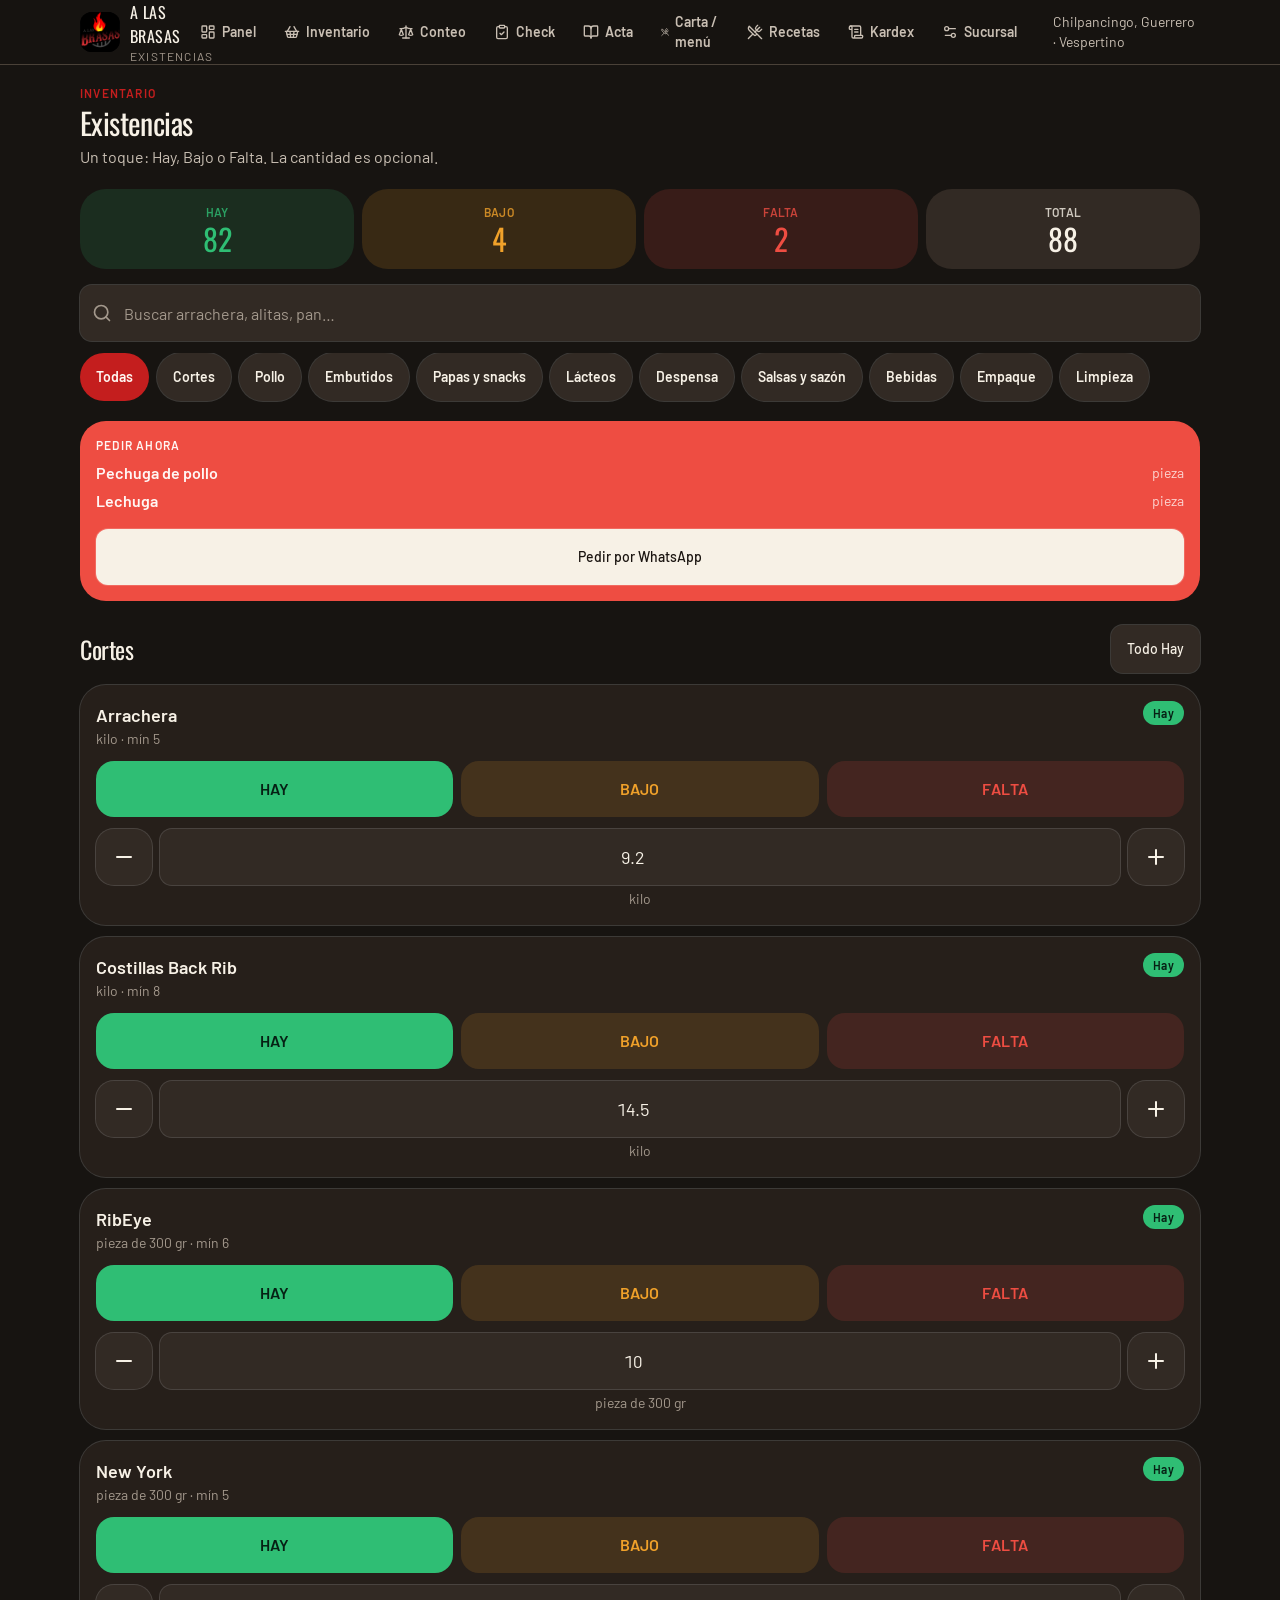
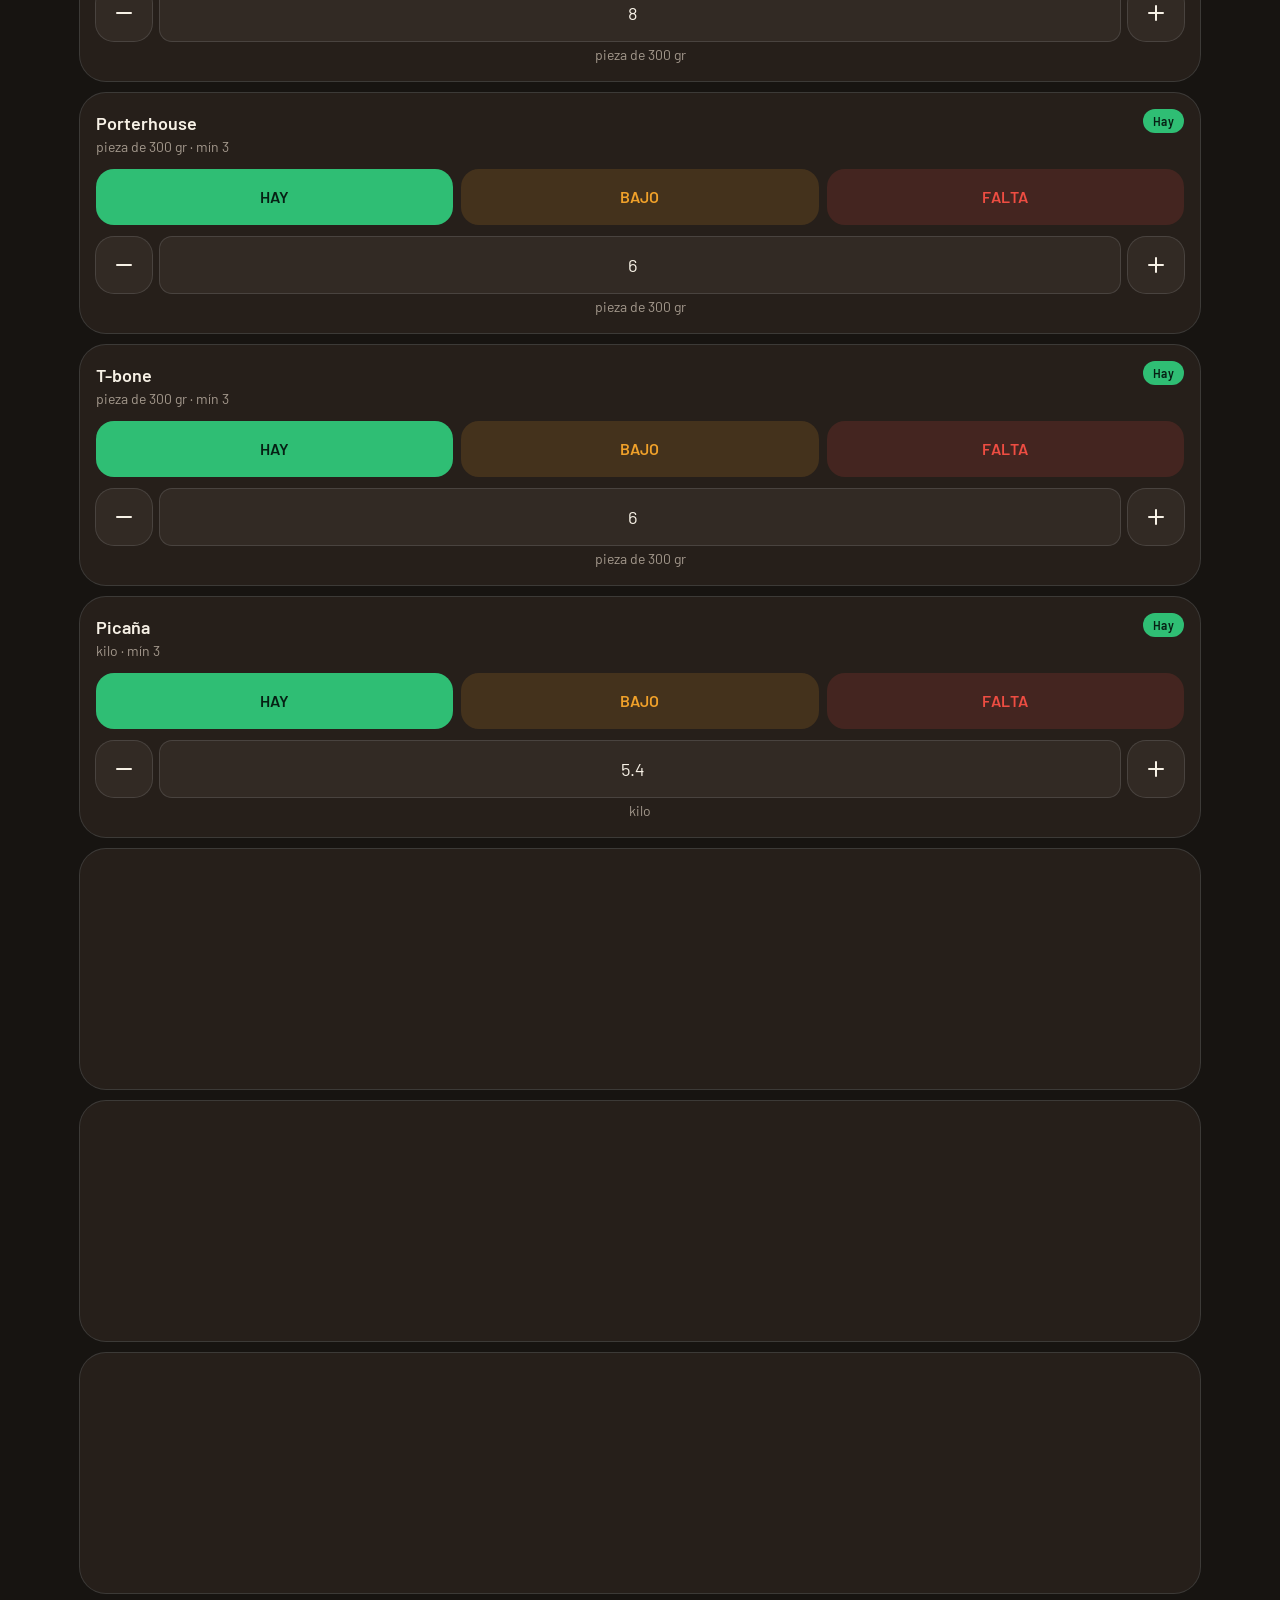
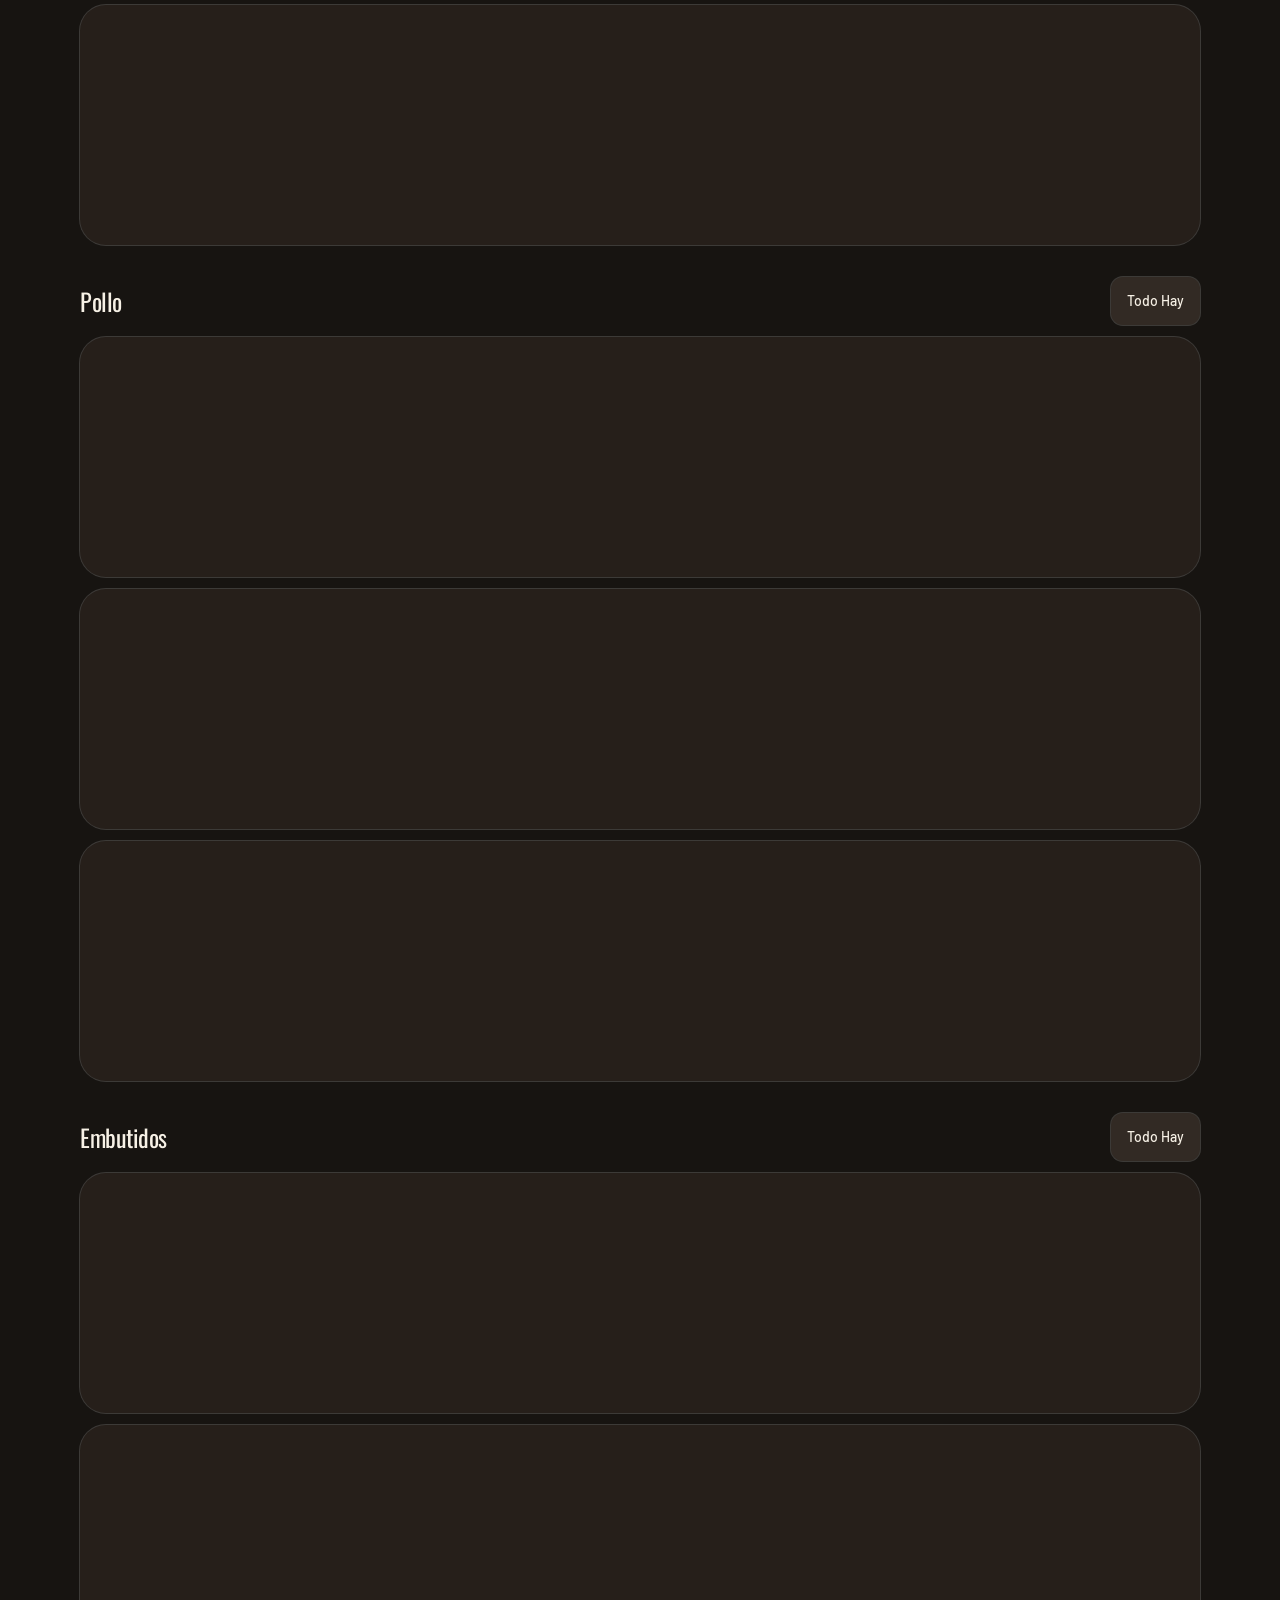
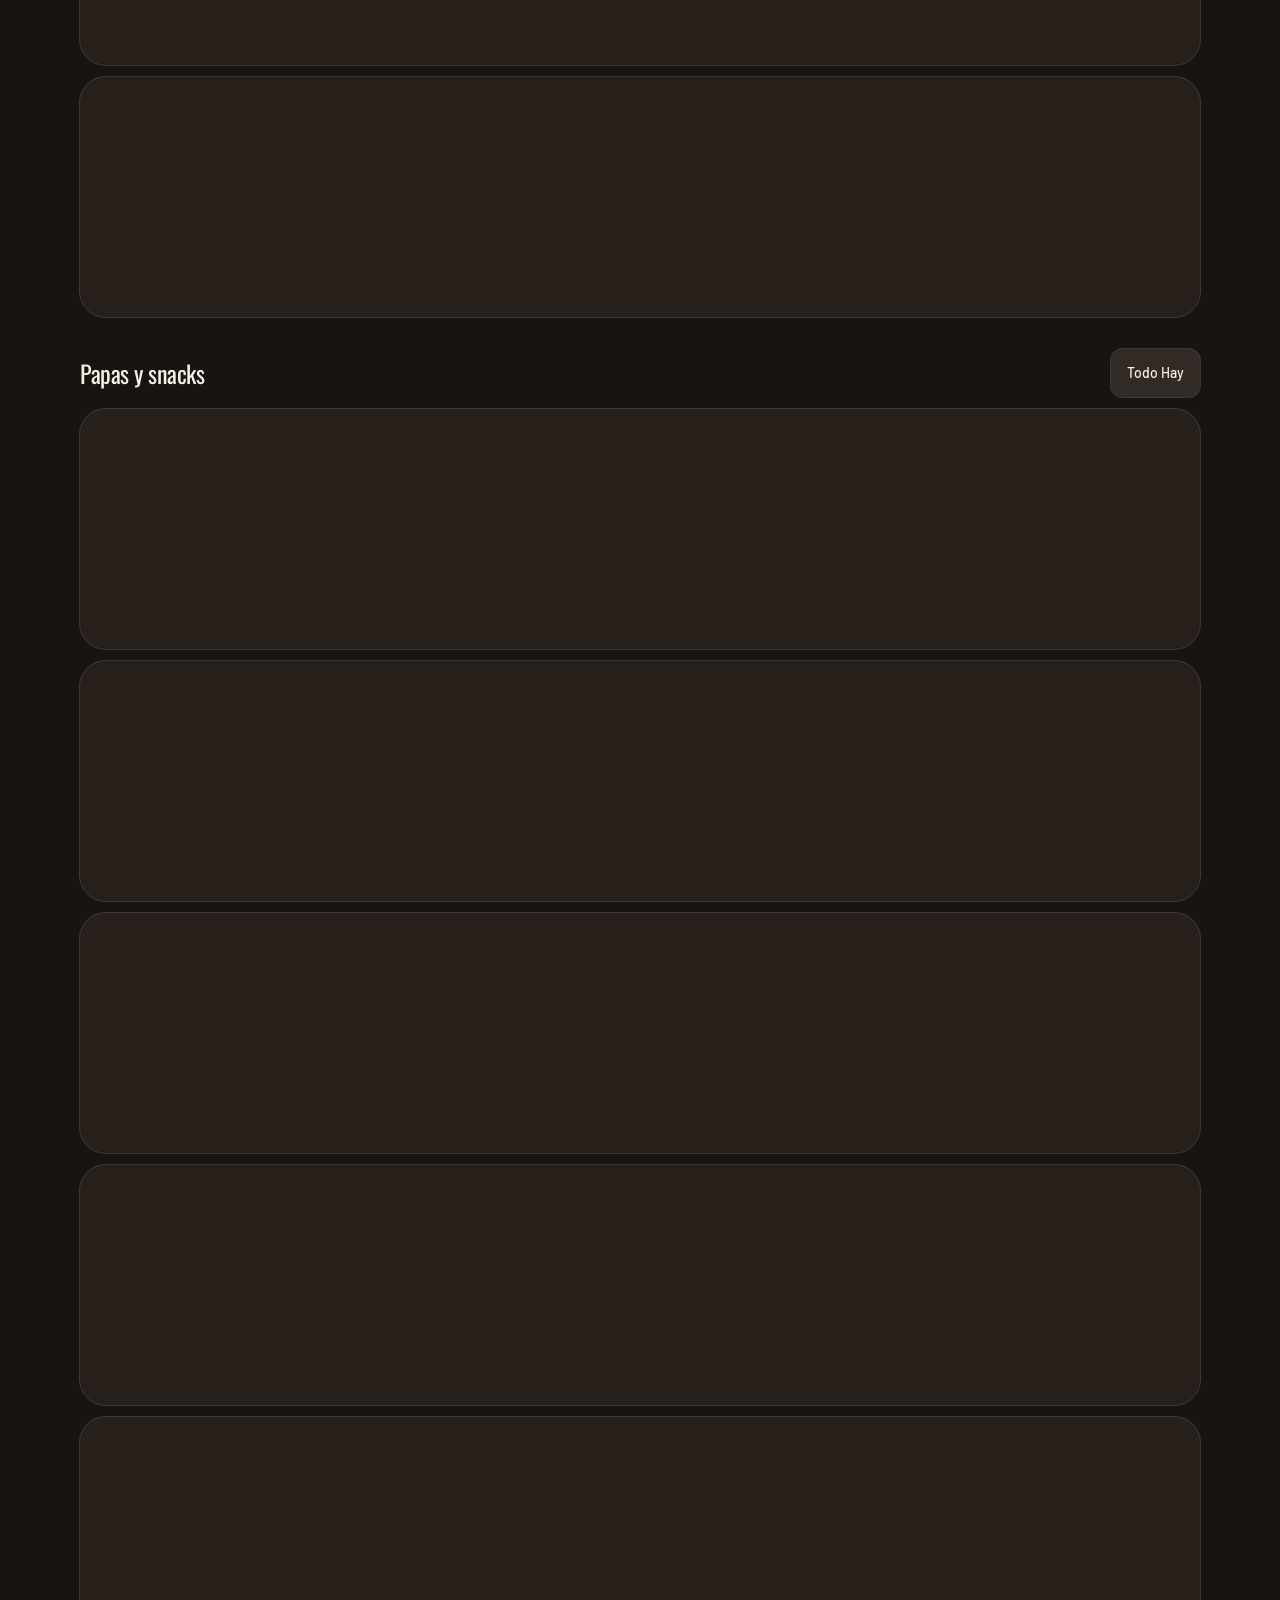
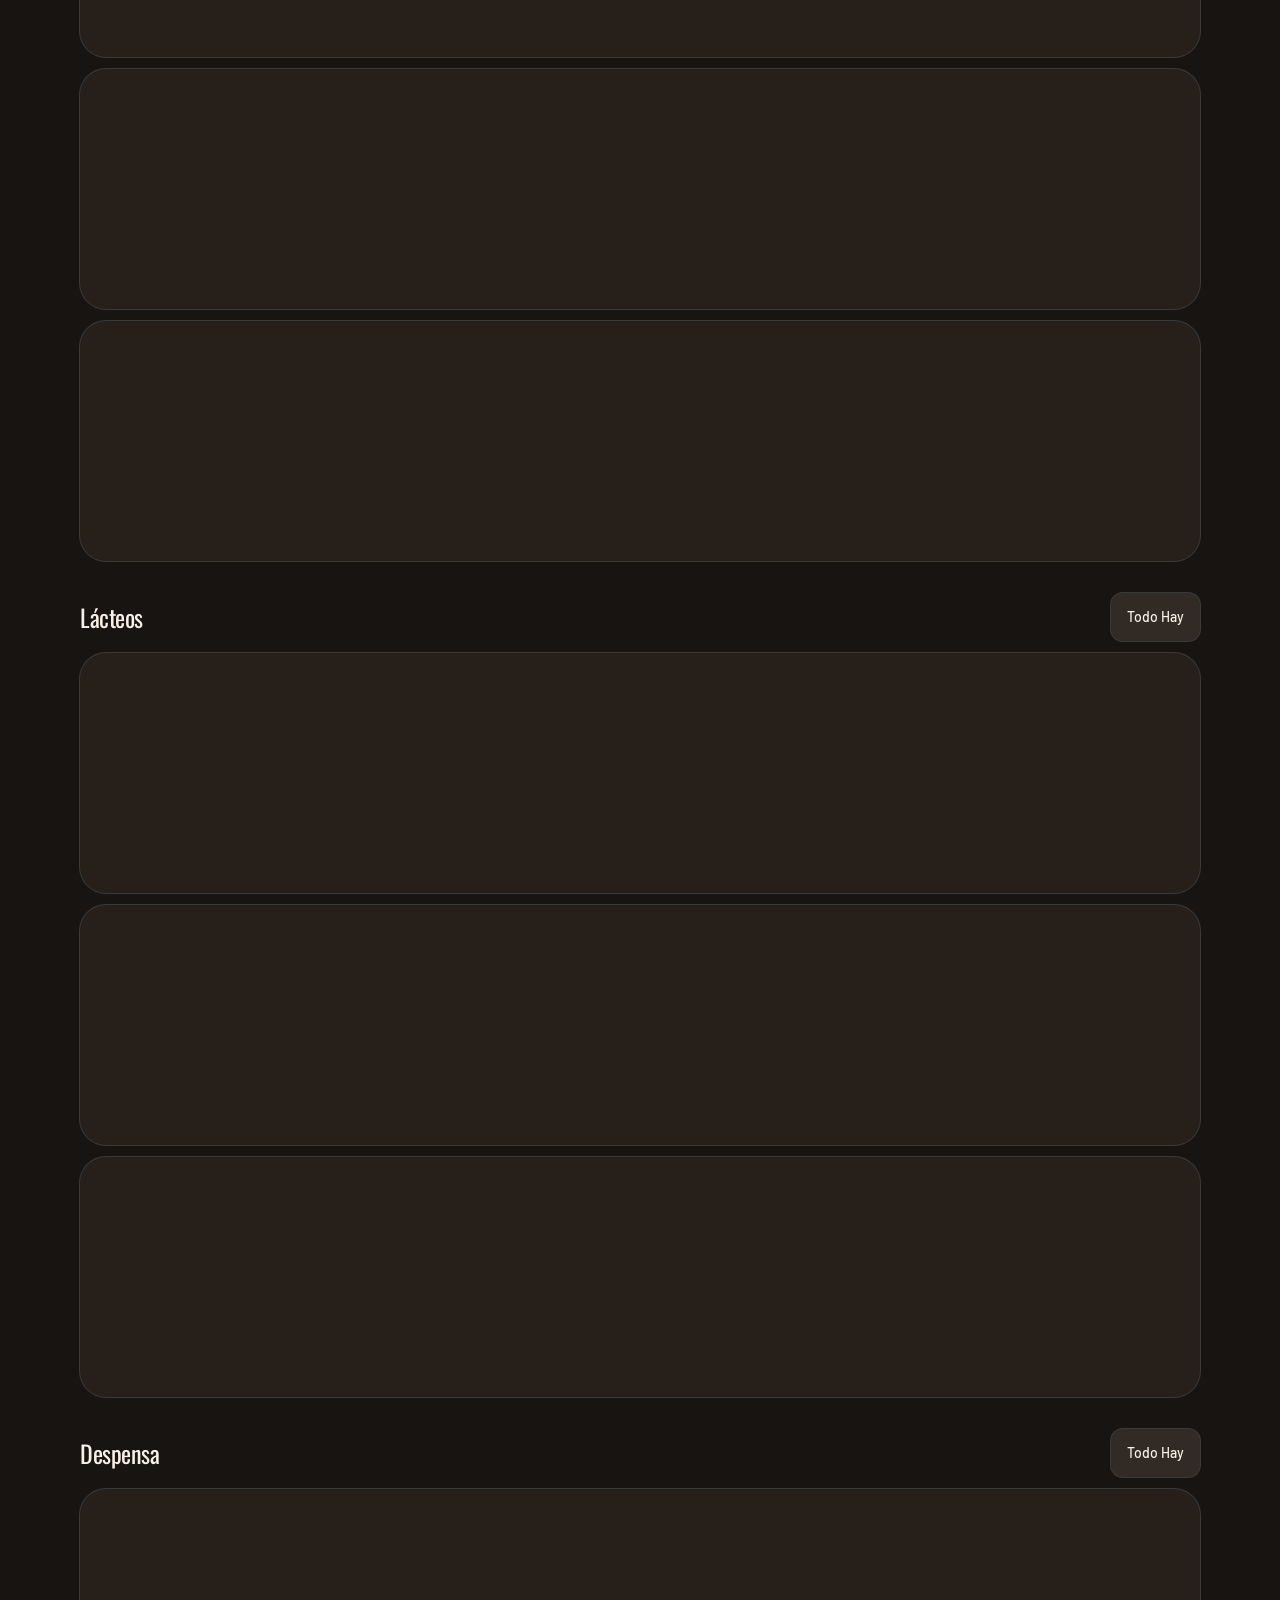
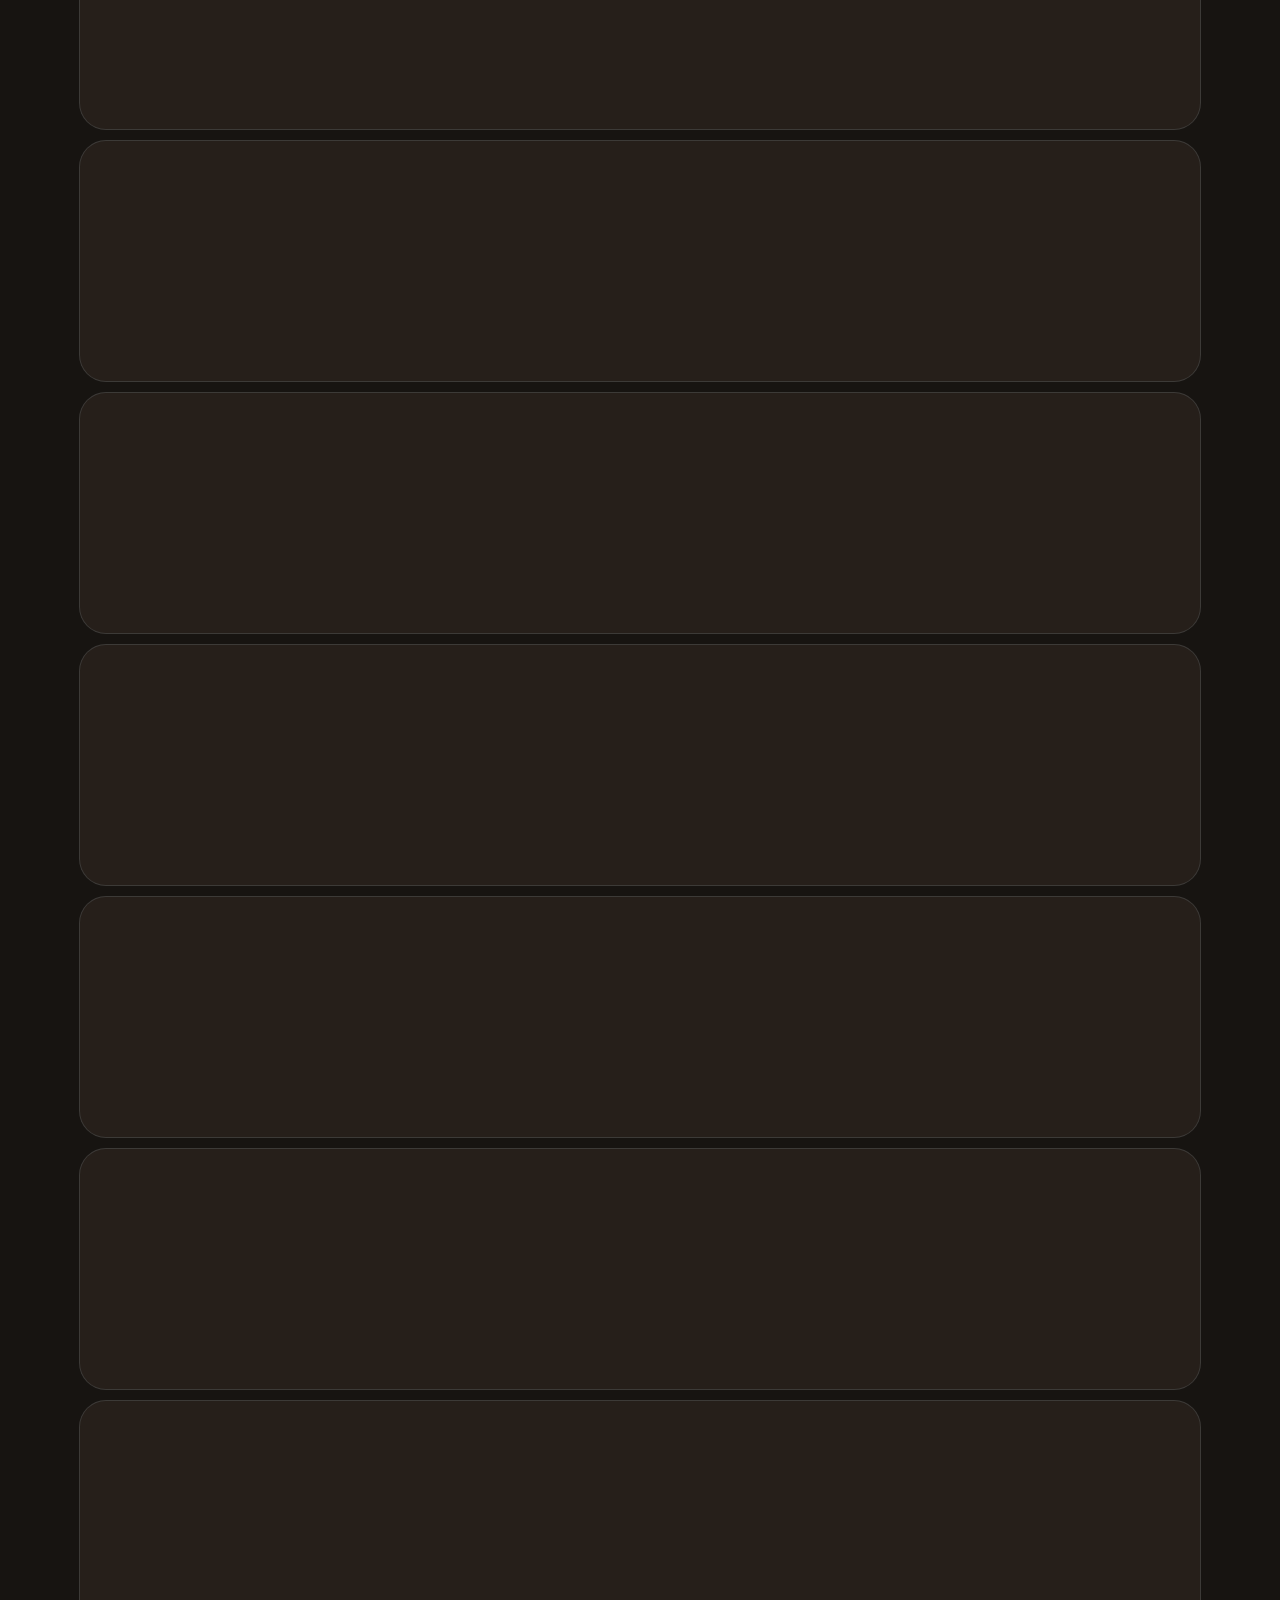
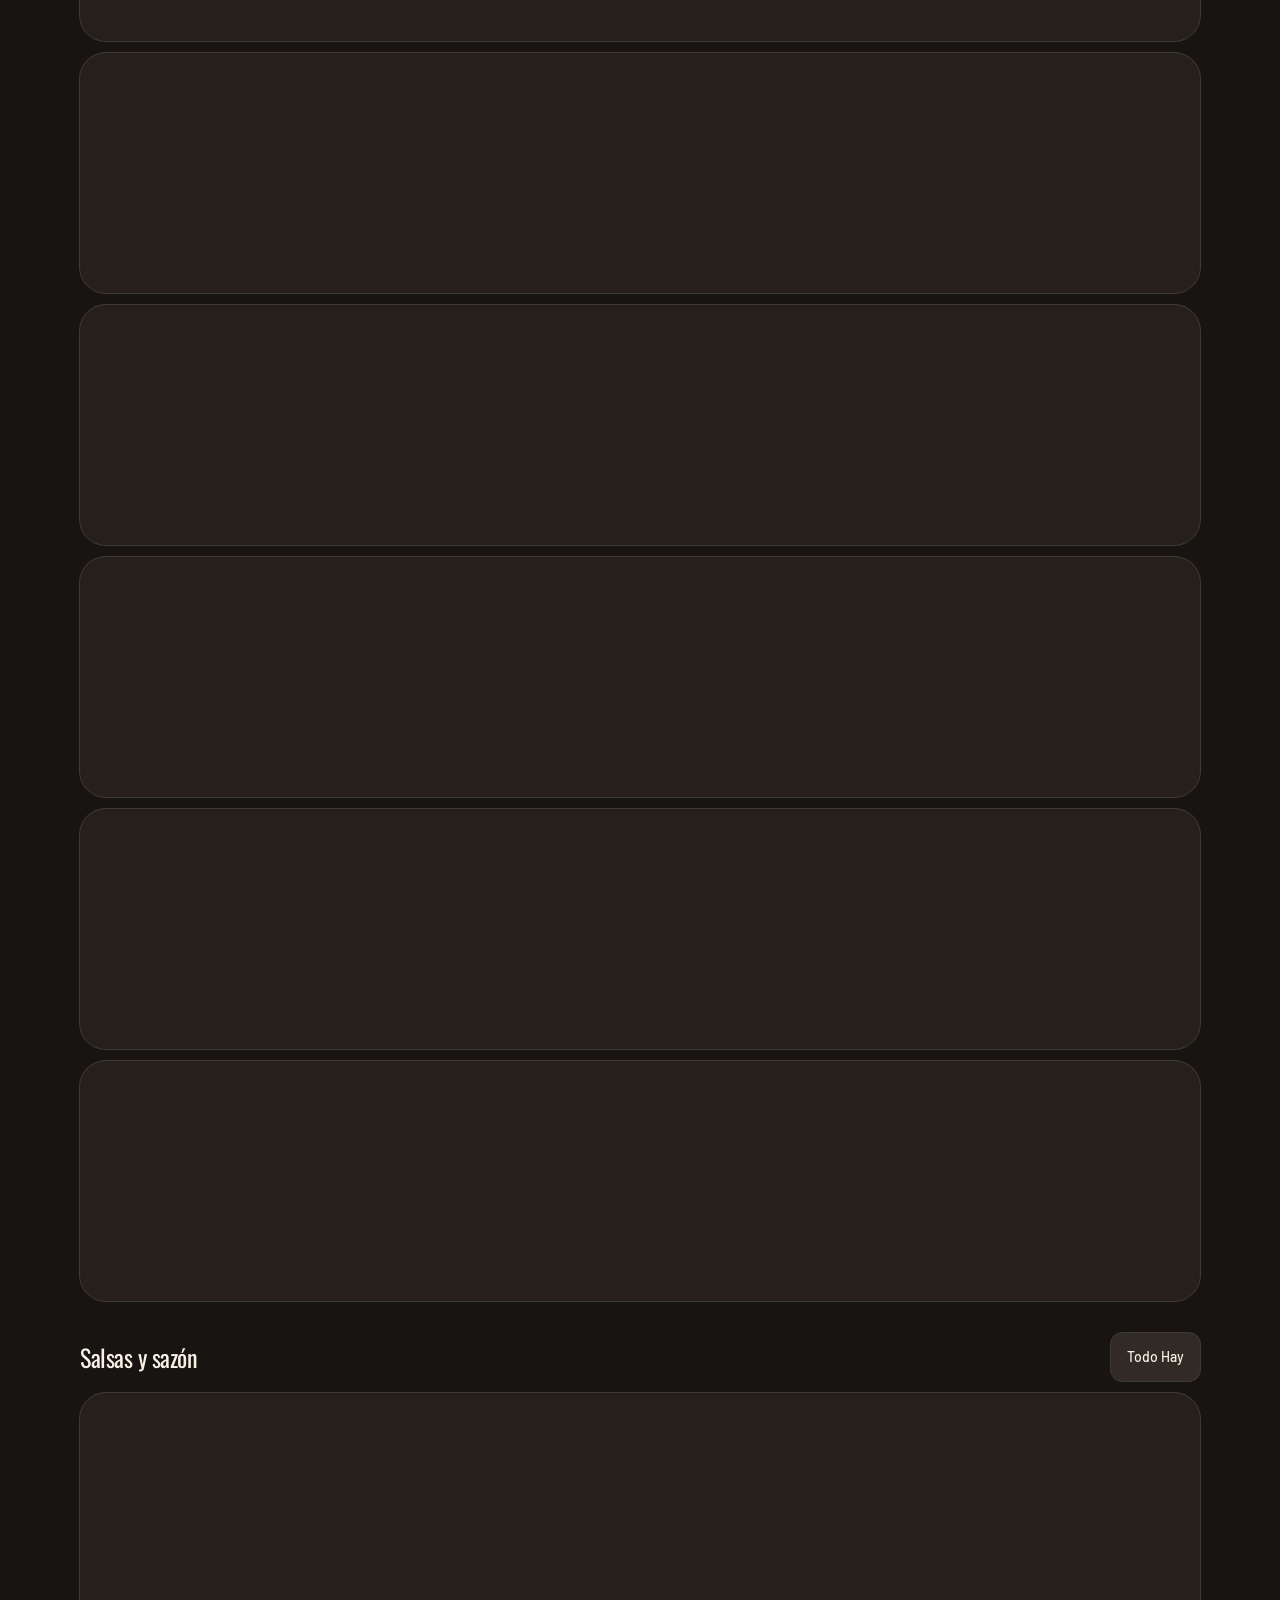
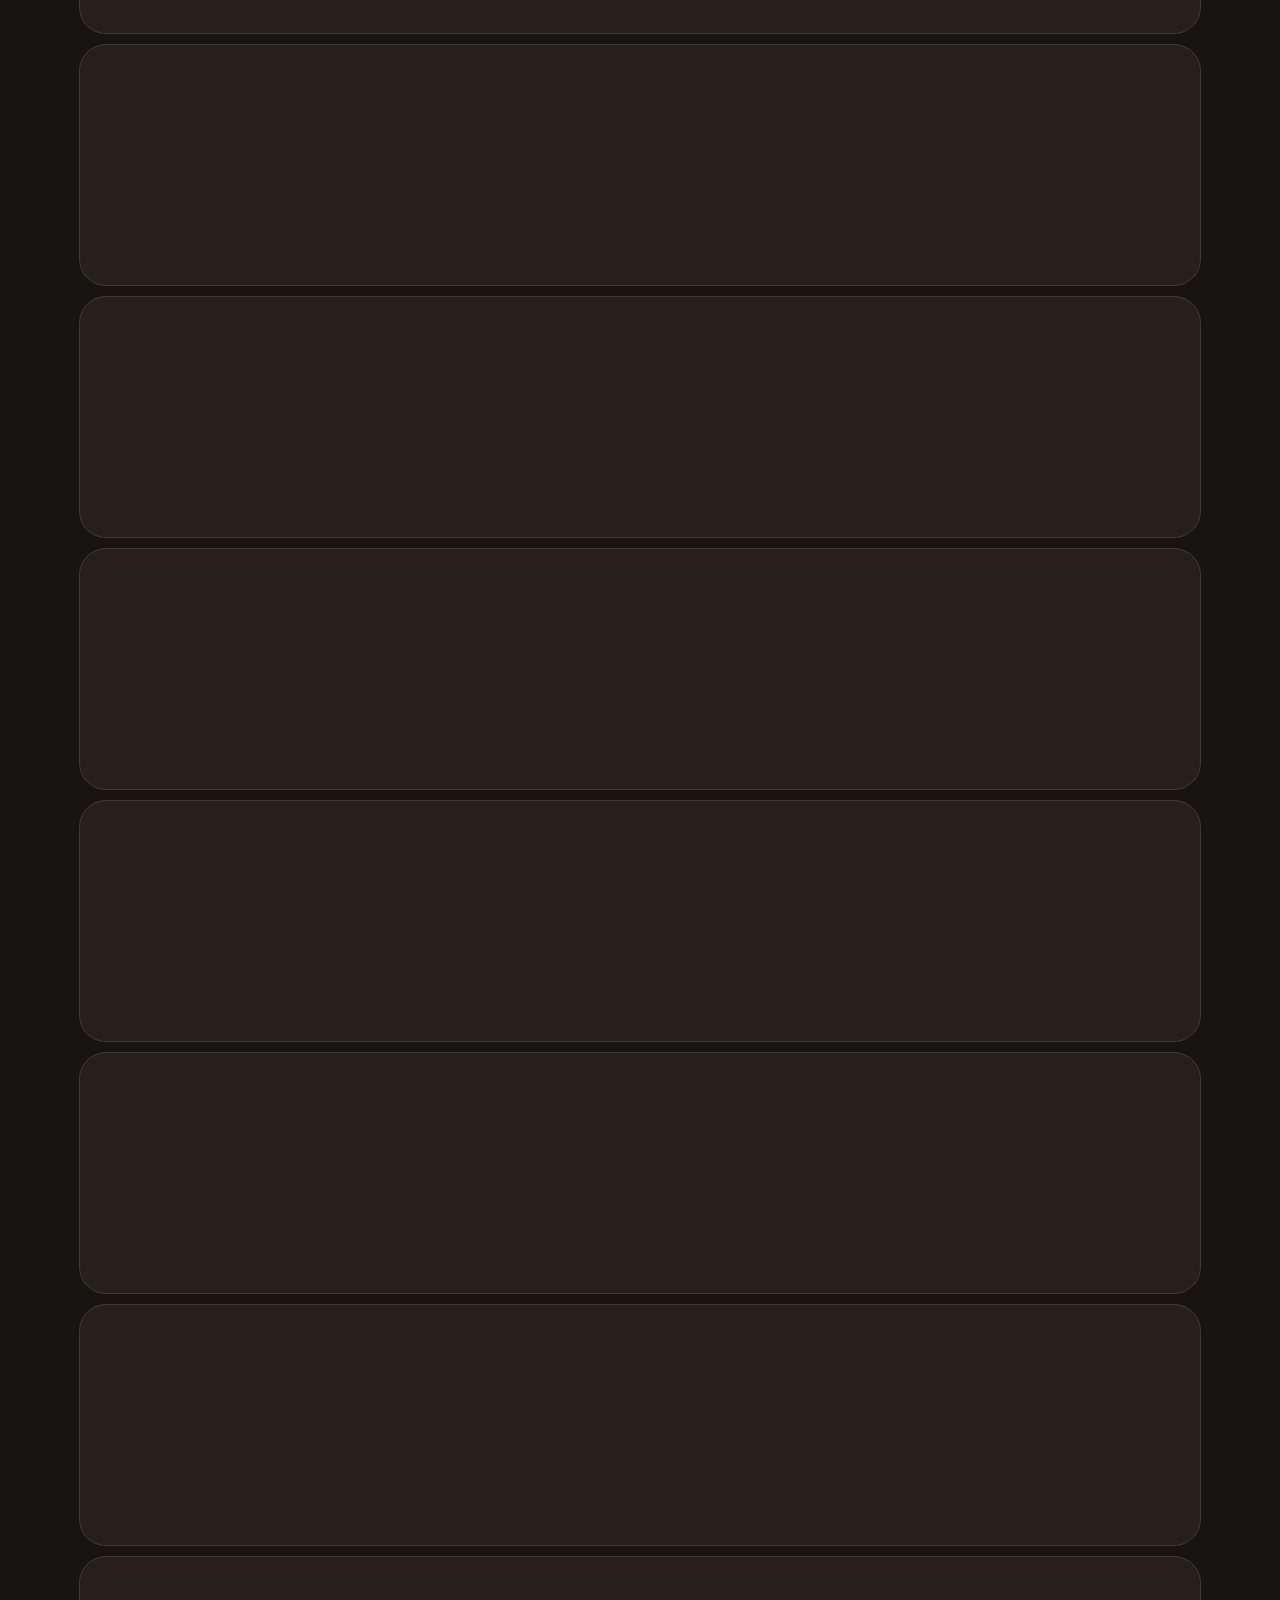
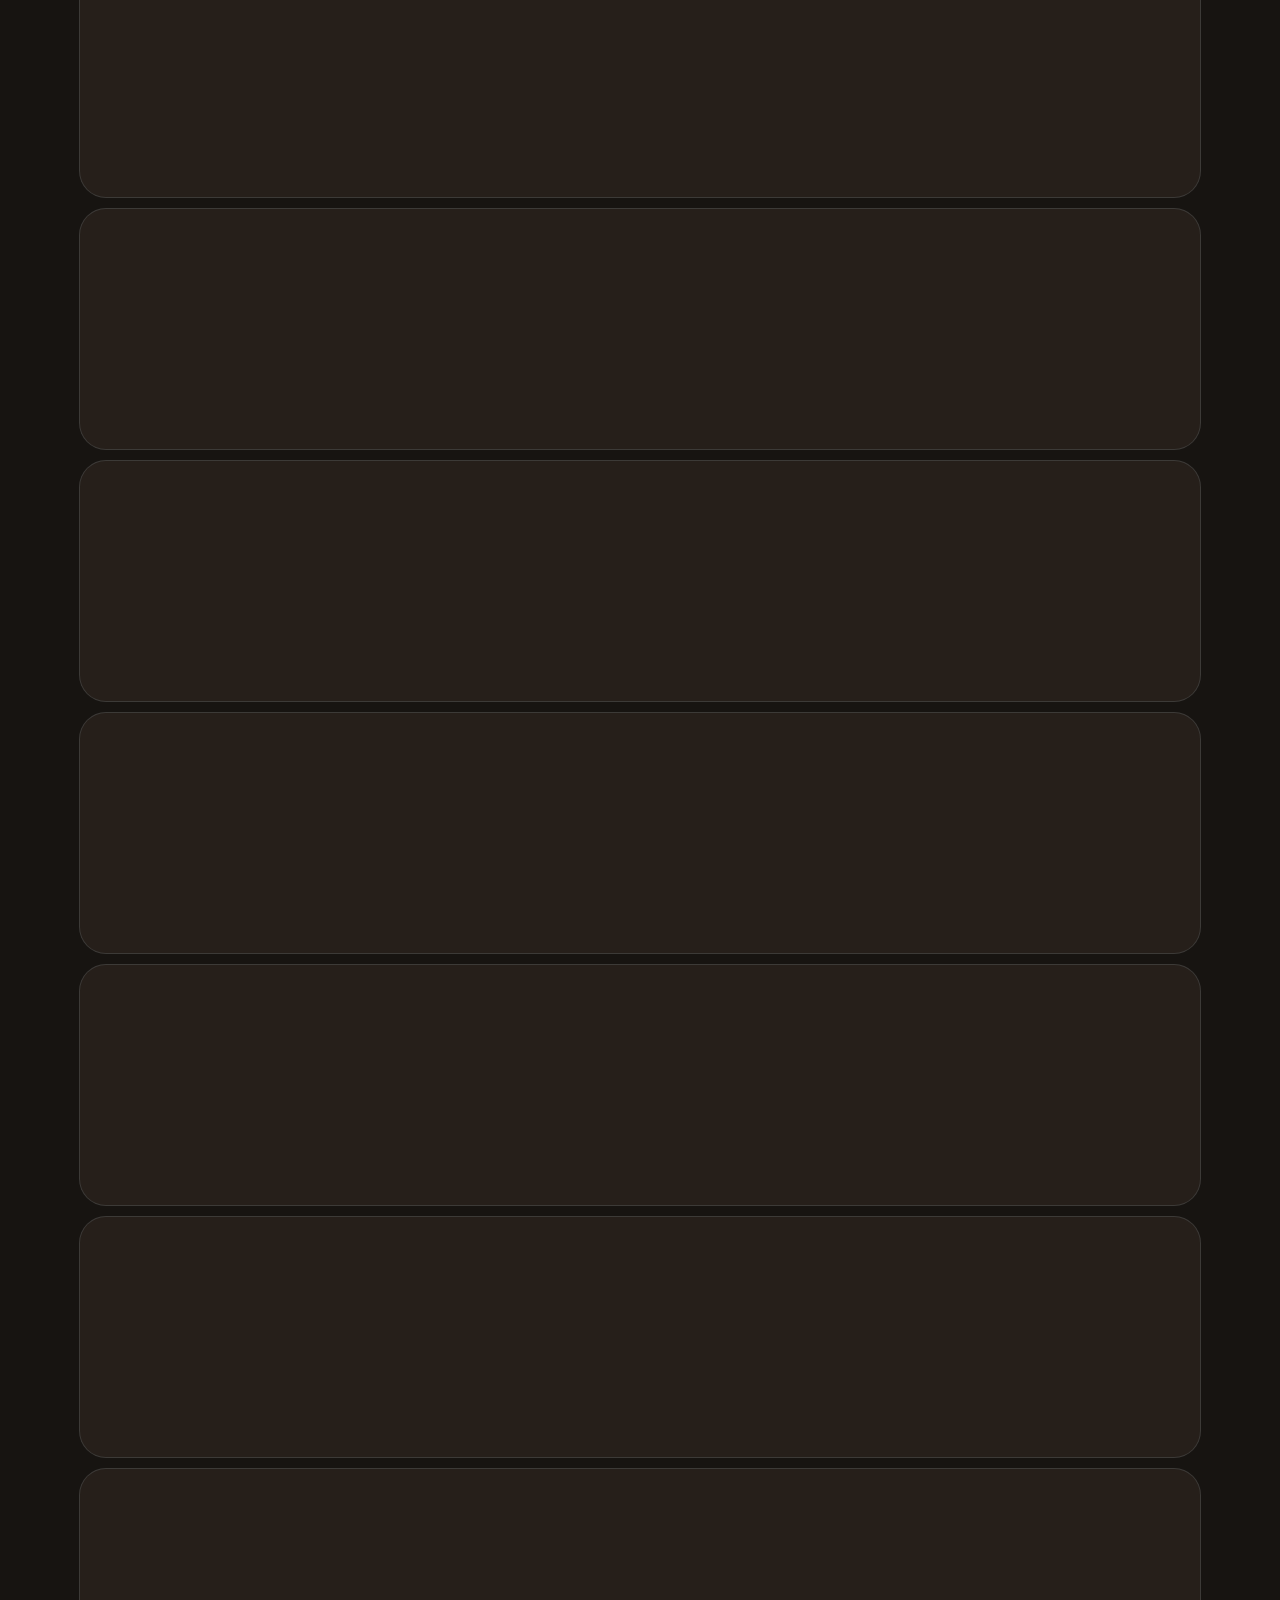
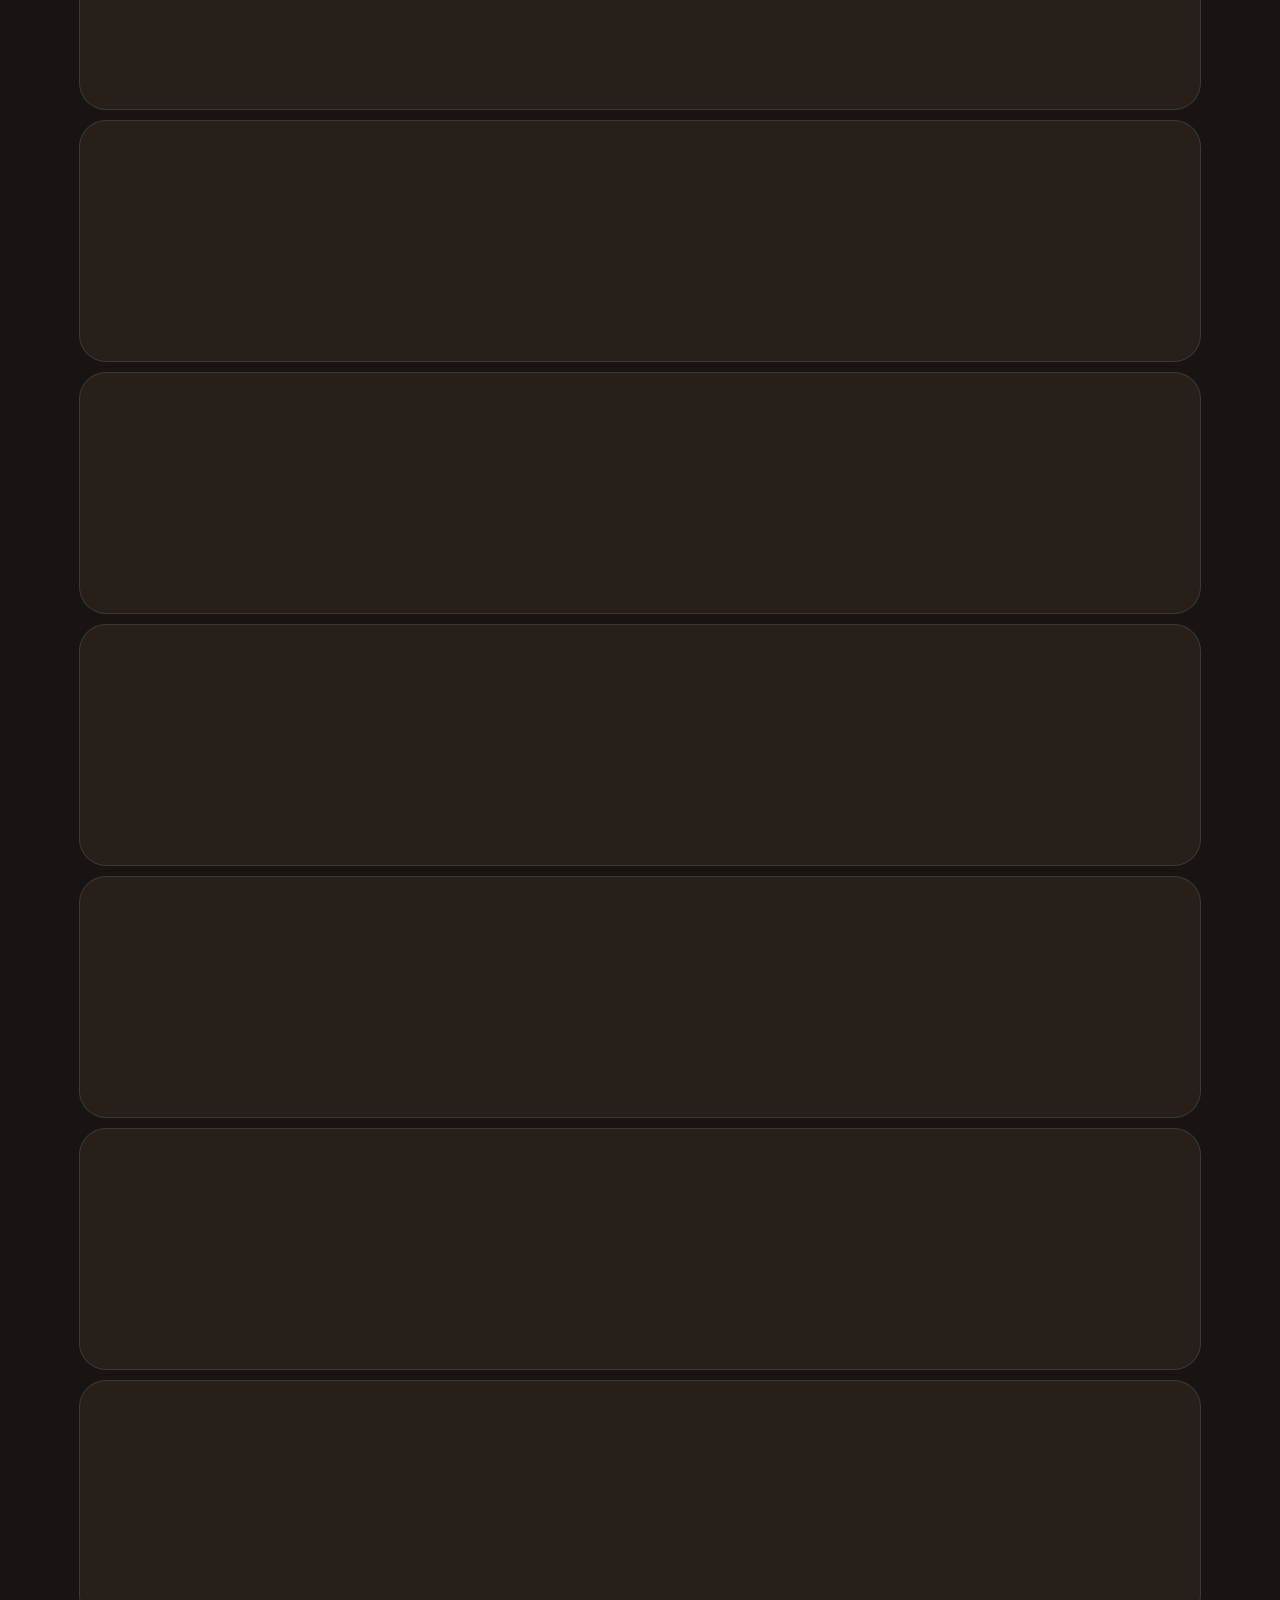
==== index.html @ 50c30966 "WhatsApp incluye Falta y Bajo en el pedido" ====
<!doctype html>
<html lang="es-MX">
  <head>
    <meta charset="UTF-8" />
    <meta name="viewport" content="width=device-width, initial-scale=1, viewport-fit=cover" />
    <meta name="theme-color" content="#171411" />
    <meta
      name="description"
      content="Control de existencias y faltantes de A las Brasas. Chilpancingo, Guerrero. PWA local-first."
    />
    <meta name="apple-mobile-web-app-capable" content="yes" />
    <meta name="mobile-web-app-capable" content="yes" />
    <meta name="apple-mobile-web-app-status-bar-style" content="black-translucent" />
    <meta name="apple-mobile-web-app-title" content="A las Brasas" />
    <link rel="icon" type="image/svg+xml" href="./favicon.svg" />
    <link rel="apple-touch-icon" href="./apple-touch-icon.png" />
    <link rel="manifest" href="./manifest.webmanifest" />
    <link rel="preconnect" href="https://fonts.googleapis.com" />
    <link rel="preconnect" href="https://fonts.gstatic.com" crossorigin />
    <link
      rel="stylesheet"
      href="https://fonts.googleapis.com/css2?family=Barlow:wght@400;600&family=Oswald:wght@600&display=swap"
    />
    <title>A las Brasas</title>
    <style>
      html, body { margin: 0; background: #171411; color: #f7f1e6; min-height: 100dvh; }
      #boot {
        font-family: Barlow, system-ui, sans-serif;
        letter-spacing: 0.22em;
        text-transform: uppercase;
        font-size: 11px;
        opacity: 0.55;
        padding: 2rem;
      }
    </style>
    <script type="module" crossorigin src="./assets/index-PmyQk-qO.js"></script>
    <link rel="modulepreload" crossorigin href="./assets/rolldown-runtime-CbXtAM7H.js">
    <link rel="modulepreload" crossorigin href="./assets/react-BicOiEU0.js">
    <link rel="modulepreload" crossorigin href="./assets/mark-CNrjRyqU.js">
    <link rel="stylesheet" crossorigin href="./assets/index-DQXr8WRt.css">
  </head>
  <body>
    <div id="root"><p id="boot">A las Brasas · existencias</p></div>
    <script src="./assets/pedido-wa.js?v=6"></script>
  </body>
</html>
---- assets/index-DQXr8WRt.css ----
/*! tailwindcss v4.3.3 | MIT License | https://tailwindcss.com */
@layer properties{@supports (((-webkit-hyphens:none)) and (not (margin-trim:inline))) or ((-moz-orient:inline) and (not (color:rgb(from red r g b)))){*,:before,:after{--tw-translate-x:0;--tw-translate-y:0;--tw-translate-z:0;--tw-space-y-reverse:0;--tw-divide-y-reverse:0;--tw-border-style:solid;--tw-gradient-position:initial;--tw-gradient-from:#0000;--tw-gradient-via:#0000;--tw-gradient-to:#0000;--tw-gradient-stops:initial;--tw-gradient-via-stops:initial;--tw-gradient-from-position:0%;--tw-gradient-via-position:50%;--tw-gradient-to-position:100%;--tw-leading:initial;--tw-font-weight:initial;--tw-tracking:initial;--tw-shadow:0 0 #0000;--tw-shadow-color:initial;--tw-shadow-alpha:100%;--tw-inset-shadow:0 0 #0000;--tw-inset-shadow-color:initial;--tw-inset-shadow-alpha:100%;--tw-ring-color:initial;--tw-ring-shadow:0 0 #0000;--tw-inset-ring-color:initial;--tw-inset-ring-shadow:0 0 #0000;--tw-ring-inset:initial;--tw-ring-offset-width:0px;--tw-ring-offset-color:#fff;--tw-ring-offset-shadow:0 0 #0000;--tw-outline-style:solid;--tw-blur:initial;--tw-brightness:initial;--tw-contrast:initial;--tw-grayscale:initial;--tw-hue-rotate:initial;--tw-invert:initial;--tw-opacity:initial;--tw-saturate:initial;--tw-sepia:initial;--tw-drop-shadow:initial;--tw-drop-shadow-color:initial;--tw-drop-shadow-alpha:100%;--tw-drop-shadow-size:initial;--tw-backdrop-blur:initial;--tw-backdrop-brightness:initial;--tw-backdrop-contrast:initial;--tw-backdrop-grayscale:initial;--tw-backdrop-hue-rotate:initial;--tw-backdrop-invert:initial;--tw-backdrop-opacity:initial;--tw-backdrop-saturate:initial;--tw-backdrop-sepia:initial;--tw-duration:initial;--tw-ease:initial;--tw-animation-delay:0s;--tw-animation-direction:normal;--tw-animation-duration:initial;--tw-animation-fill-mode:none;--tw-animation-iteration-count:1;--tw-enter-blur:0;--tw-enter-opacity:1;--tw-enter-rotate:0;--tw-enter-scale:1;--tw-enter-translate-x:0;--tw-enter-translate-y:0;--tw-exit-blur:0;--tw-exit-opacity:1;--tw-exit-rotate:0;--tw-exit-scale:1;--tw-exit-translate-x:0;--tw-exit-translate-y:0}::backdrop{--tw-translate-x:0;--tw-translate-y:0;--tw-translate-z:0;--tw-space-y-reverse:0;--tw-divide-y-reverse:0;--tw-border-style:solid;--tw-gradient-position:initial;--tw-gradient-from:#0000;--tw-gradient-via:#0000;--tw-gradient-to:#0000;--tw-gradient-stops:initial;--tw-gradient-via-stops:initial;--tw-gradient-from-position:0%;--tw-gradient-via-position:50%;--tw-gradient-to-position:100%;--tw-leading:initial;--tw-font-weight:initial;--tw-tracking:initial;--tw-shadow:0 0 #0000;--tw-shadow-color:initial;--tw-shadow-alpha:100%;--tw-inset-shadow:0 0 #0000;--tw-inset-shadow-color:initial;--tw-inset-shadow-alpha:100%;--tw-ring-color:initial;--tw-ring-shadow:0 0 #0000;--tw-inset-ring-color:initial;--tw-inset-ring-shadow:0 0 #0000;--tw-ring-inset:initial;--tw-ring-offset-width:0px;--tw-ring-offset-color:#fff;--tw-ring-offset-shadow:0 0 #0000;--tw-outline-style:solid;--tw-blur:initial;--tw-brightness:initial;--tw-contrast:initial;--tw-grayscale:initial;--tw-hue-rotate:initial;--tw-invert:initial;--tw-opacity:initial;--tw-saturate:initial;--tw-sepia:initial;--tw-drop-shadow:initial;--tw-drop-shadow-color:initial;--tw-drop-shadow-alpha:100%;--tw-drop-shadow-size:initial;--tw-backdrop-blur:initial;--tw-backdrop-brightness:initial;--tw-backdrop-contrast:initial;--tw-backdrop-grayscale:initial;--tw-backdrop-hue-rotate:initial;--tw-backdrop-invert:initial;--tw-backdrop-opacity:initial;--tw-backdrop-saturate:initial;--tw-backdrop-sepia:initial;--tw-duration:initial;--tw-ease:initial;--tw-animation-delay:0s;--tw-animation-direction:normal;--tw-animation-duration:initial;--tw-animation-fill-mode:none;--tw-animation-iteration-count:1;--tw-enter-blur:0;--tw-enter-opacity:1;--tw-enter-rotate:0;--tw-enter-scale:1;--tw-enter-translate-x:0;--tw-enter-translate-y:0;--tw-exit-blur:0;--tw-exit-opacity:1;--tw-exit-rotate:0;--tw-exit-scale:1;--tw-exit-translate-x:0;--tw-exit-translate-y:0}}}@layer theme{:root,:host{--font-sans:"Barlow", ui-sans-serif, system-ui, sans-serif;--font-mono:ui-monospace, SFMono-Regular, Menlo, Monaco, Consolas, "Liberation Mono", "Courier New", monospace;--color-red-500:#fb2c36;--color-zinc-50:#fafafa;--color-zinc-400:#9f9fa9;--color-zinc-500:#71717b;--color-zinc-900:#18181b;--color-zinc-950:#09090b;--color-neutral-100:#f5f5f5;--color-neutral-300:#d4d4d4;--color-neutral-700:#404040;--color-neutral-900:#171717;--color-black:#000;--color-white:#fff;--spacing:.25rem;--container-sm:24rem;--container-md:28rem;--container-lg:32rem;--container-xl:36rem;--container-2xl:42rem;--container-3xl:48rem;--container-5xl:64rem;--container-6xl:72rem;--text-xs:.75rem;--text-xs--line-height:calc(1 / .75);--text-sm:.875rem;--text-sm--line-height:calc(1.25 / .875);--text-base:1rem;--text-base--line-height:calc(1.5 / 1);--text-lg:1.125rem;--text-lg--line-height:calc(1.75 / 1.125);--text-xl:1.25rem;--text-xl--line-height:calc(1.75 / 1.25);--text-2xl:1.5rem;--text-2xl--line-height:calc(2 / 1.5);--text-3xl:1.875rem;--text-3xl--line-height:calc(2.25 / 1.875);--text-4xl:2.25rem;--text-4xl--line-height:calc(2.5 / 2.25);--text-5xl:3rem;--text-5xl--line-height:1;--text-6xl:3.75rem;--text-6xl--line-height:1;--font-weight-medium:500;--font-weight-semibold:600;--tracking-wide:.025em;--tracking-widest:.1em;--leading-tight:1.25;--leading-relaxed:1.625;--radius-md:12px;--radius-lg:18px;--radius-xl:26px;--radius-2xl:32px;--ease-out:cubic-bezier(0, 0, .2, 1);--blur-md:12px;--default-transition-duration:.15s;--default-transition-timing-function:cubic-bezier(.4, 0, .2, 1);--default-font-family:var(--font-sans);--default-mono-font-family:var(--font-mono);--font-display:"Oswald", ui-sans-serif, system-ui, sans-serif;--color-bg:#171411;--color-surface:#1e1a16;--color-card:#261f1a;--color-raised:#322a24;--color-fg:#f7f1e6;--color-muted:#c9bfb3;--color-subtle:#a3988c;--color-ember:#c41e1e;--color-ember-fg:#fff7f2;--color-bone:#f7f1e6;--color-border:#4a4138;--color-ok:#2fbe74;--color-ok-fg:#062014;--color-warn:#f0a12a;--color-warn-fg:#1c1204;--color-crit:#ee4d42;--color-crit-fg:#fff6f4;--color-paper:#f3ede1;--color-ink:#1a1410;--color-banner:#b42318;--shadow-border:0 0 0 1px #ffffff29;--shadow-border-hover:0 0 0 1px #ffffff47}@supports (color:lab(0% 0 0)){:root,:host{--color-red-500:lab(55.4814% 75.0732 48.8528);--color-zinc-50:lab(98.26% 0 0);--color-zinc-400:lab(65.6464% 1.53497 -5.42429);--color-zinc-500:lab(47.8878% 1.65477 -5.77283);--color-zinc-900:lab(8.30603% .618205 -2.16572);--color-zinc-950:lab(2.51107% .242703 -.886115);--color-neutral-100:lab(96.52% -.0000298023 .0000119209);--color-neutral-300:lab(84.92% 0 -.0000119209);--color-neutral-700:lab(27.036% 0 0);--color-neutral-900:lab(7.78201% -.0000149012 0)}}}@layer base{*,:after,:before{box-sizing:border-box;border:0 solid;margin:0;padding:0}::backdrop{box-sizing:border-box;border:0 solid;margin:0;padding:0}::file-selector-button{box-sizing:border-box;border:0 solid;margin:0;padding:0}html,:host{-webkit-text-size-adjust:100%;tab-size:4;line-height:1.5;font-family:var(--default-font-family,-apple-system, BlinkMacSystemFont, "Segoe UI", Roboto, "Helvetica Neue", "Noto Sans", Arial, sans-serif, "Apple Color Emoji", "Segoe UI Emoji", "Segoe UI Symbol", "Noto Color Emoji");font-feature-settings:var(--default-font-feature-settings,normal);font-variation-settings:var(--default-font-variation-settings,normal);-webkit-tap-highlight-color:transparent}hr{height:0;color:inherit;border-top-width:1px}abbr:where([title]){-webkit-text-decoration:underline dotted;text-decoration:underline dotted}h1,h2,h3,h4,h5,h6{font-size:inherit;font-weight:inherit}a{color:inherit;-webkit-text-decoration:inherit;-webkit-text-decoration:inherit;-webkit-text-decoration:inherit;-webkit-text-decoration:inherit;text-decoration:inherit}b,strong{font-weight:bolder}code,kbd,samp,pre{font-family:var(--default-mono-font-family,ui-monospace, SFMono-Regular, Menlo, Monaco, Consolas, "Liberation Mono", "Courier New", monospace);font-feature-settings:var(--default-mono-font-feature-settings,normal);font-variation-settings:var(--default-mono-font-variation-settings,normal);font-size:1em}small{font-size:80%}sub,sup{vertical-align:baseline;font-size:75%;line-height:0;position:relative}sub{bottom:-.25em}sup{top:-.5em}table{text-indent:0;border-color:inherit;border-collapse:collapse}:-moz-focusring:where(:not(iframe)){outline:auto}progress{vertical-align:baseline}summary{display:list-item}ol,ul,menu{list-style:none}img,svg,video,canvas,audio,iframe,embed,object{vertical-align:middle;display:block}img,video{max-width:100%;height:auto}button,input,select,optgroup,textarea{font:inherit;font-feature-settings:inherit;font-variation-settings:inherit;letter-spacing:inherit;color:inherit;opacity:1;background-color:#0000;border-radius:0}::file-selector-button{font:inherit;font-feature-settings:inherit;font-variation-settings:inherit;letter-spacing:inherit;color:inherit;opacity:1;background-color:#0000;border-radius:0}:where(select:is([multiple],[size])) optgroup{font-weight:bolder}:where(select:is([multiple],[size])) optgroup option{padding-inline-start:20px}::file-selector-button{margin-inline-end:4px}::placeholder{opacity:1}@supports (not ((-webkit-appearance:-apple-pay-button))) or (contain-intrinsic-size:1px){::placeholder{color:currentColor}@supports (color:color-mix(in lab, red, red)){::placeholder{color:color-mix(in oklab, currentcolor 50%, transparent)}}}textarea{resize:vertical}::-webkit-search-decoration{-webkit-appearance:none}::-webkit-date-and-time-value{min-height:1lh;text-align:inherit}::-webkit-datetime-edit{display:inline-flex}::-webkit-datetime-edit-fields-wrapper{padding:0}::-webkit-datetime-edit{padding-block:0}::-webkit-datetime-edit-year-field{padding-block:0}::-webkit-datetime-edit-month-field{padding-block:0}::-webkit-datetime-edit-day-field{padding-block:0}::-webkit-datetime-edit-hour-field{padding-block:0}::-webkit-datetime-edit-minute-field{padding-block:0}::-webkit-datetime-edit-second-field{padding-block:0}::-webkit-datetime-edit-millisecond-field{padding-block:0}::-webkit-datetime-edit-meridiem-field{padding-block:0}::-webkit-calendar-picker-indicator{line-height:1}:-moz-ui-invalid{box-shadow:none}button,input:where([type=button],[type=reset],[type=submit]){appearance:button}::file-selector-button{appearance:button}::-webkit-inner-spin-button{height:auto}::-webkit-outer-spin-button{height:auto}[hidden]:where(:not([hidden=until-found])){display:none!important}html{-webkit-font-smoothing:antialiased;-moz-osx-font-smoothing:grayscale;background:var(--color-bg);color:var(--color-fg);font-size:16px}body{background:var(--color-bg);color:var(--color-fg);font-family:var(--font-sans);min-height:100dvh}button:not(:disabled),[role=button]:not(:disabled){cursor:pointer}h1,h2,h3{text-wrap:balance;font-family:var(--font-display);letter-spacing:-.02em}p{text-wrap:pretty}*{border-color:var(--color-border)}input,select,textarea{font:inherit}}@layer components;@layer utilities{.pointer-events-none{pointer-events:none}.visible{visibility:visible}.absolute{position:absolute}.fixed{position:fixed}.relative{position:relative}.static{position:static}.sticky{position:sticky}.inset-0{inset:0}.inset-x-0{inset-inline:0}.top-0{top:0}.top-1\/2{top:50%}.bottom-0{bottom:0}.left-3{left:calc(var(--spacing) * 3)}.isolate{isolation:isolate}.z-20{z-index:20}.z-30{z-index:30}.z-40{z-index:40}.z-50{z-index:50}.-mx-4{margin-inline:calc(var(--spacing) * -4)}.mx-2{margin-inline:calc(var(--spacing) * 2)}.mx-auto{margin-inline:auto}.mt-0\.5{margin-top:calc(var(--spacing) * .5)}.mt-1{margin-top:var(--spacing)}.mt-1\.5{margin-top:calc(var(--spacing) * 1.5)}.mt-2{margin-top:calc(var(--spacing) * 2)}.mt-3{margin-top:calc(var(--spacing) * 3)}.mt-4{margin-top:calc(var(--spacing) * 4)}.mt-5{margin-top:calc(var(--spacing) * 5)}.mt-6{margin-top:calc(var(--spacing) * 6)}.mt-8{margin-top:calc(var(--spacing) * 8)}.mt-10{margin-top:calc(var(--spacing) * 10)}.mb-1\.5{margin-bottom:calc(var(--spacing) * 1.5)}.mb-3{margin-bottom:calc(var(--spacing) * 3)}.ml-1{margin-left:var(--spacing)}.ml-auto{margin-left:auto}.block{display:block}.flex{display:flex}.grid{display:grid}.hidden{display:none}.inline{display:inline}.inline-flex{display:inline-flex}.table{display:table}.size-3{width:calc(var(--spacing) * 3);height:calc(var(--spacing) * 3)}.size-3\.5{width:calc(var(--spacing) * 3.5);height:calc(var(--spacing) * 3.5)}.size-4{width:calc(var(--spacing) * 4);height:calc(var(--spacing) * 4)}.size-5{width:calc(var(--spacing) * 5);height:calc(var(--spacing) * 5)}.size-6{width:calc(var(--spacing) * 6);height:calc(var(--spacing) * 6)}.size-8{width:calc(var(--spacing) * 8);height:calc(var(--spacing) * 8)}.size-9{width:calc(var(--spacing) * 9);height:calc(var(--spacing) * 9)}.size-10{width:calc(var(--spacing) * 10);height:calc(var(--spacing) * 10)}.size-11{width:calc(var(--spacing) * 11);height:calc(var(--spacing) * 11)}.size-14{width:calc(var(--spacing) * 14);height:calc(var(--spacing) * 14)}.size-16{width:calc(var(--spacing) * 16);height:calc(var(--spacing) * 16)}.size-36{width:calc(var(--spacing) * 36);height:calc(var(--spacing) * 36)}.size-full{width:100%;height:100%}.h-8{height:calc(var(--spacing) * 8)}.h-9{height:calc(var(--spacing) * 9)}.h-10{height:calc(var(--spacing) * 10)}.h-11{height:calc(var(--spacing) * 11)}.h-12{height:calc(var(--spacing) * 12)}.h-14{height:calc(var(--spacing) * 14)}.h-16{height:calc(var(--spacing) * 16)}.h-full{height:100%}.max-h-48{max-height:calc(var(--spacing) * 48)}.min-h-11{min-height:calc(var(--spacing) * 11)}.min-h-12{min-height:calc(var(--spacing) * 12)}.min-h-14{min-height:calc(var(--spacing) * 14)}.min-h-16{min-height:calc(var(--spacing) * 16)}.min-h-20{min-height:calc(var(--spacing) * 20)}.min-h-24{min-height:calc(var(--spacing) * 24)}.min-h-dvh{min-height:100dvh}.min-h-screen{min-height:100vh}.w-8{width:calc(var(--spacing) * 8)}.w-full{width:100%}.max-w-2xl{max-width:var(--container-2xl)}.max-w-3xl{max-width:var(--container-3xl)}.max-w-5xl{max-width:var(--container-5xl)}.max-w-6xl{max-width:var(--container-6xl)}.max-w-40{max-width:calc(var(--spacing) * 40)}.max-w-lg{max-width:var(--container-lg)}.max-w-md{max-width:var(--container-md)}.max-w-sm{max-width:var(--container-sm)}.max-w-xl{max-width:var(--container-xl)}.min-w-0{min-width:0}.min-w-11{min-width:calc(var(--spacing) * 11)}.flex-1{flex:1}.shrink-0{flex-shrink:0}.-translate-y-1\/2{--tw-translate-y:calc(calc(1 / 2 * 100%) * -1);translate:var(--tw-translate-x) var(--tw-translate-y)}.cursor-pointer{cursor:pointer}.scroll-mt-20{scroll-margin-top:calc(var(--spacing) * 20)}.list-disc{list-style-type:disc}.grid-cols-2{grid-template-columns:repeat(2,minmax(0,1fr))}.grid-cols-3{grid-template-columns:repeat(3,minmax(0,1fr))}.grid-cols-4{grid-template-columns:repeat(4,minmax(0,1fr))}.grid-cols-5{grid-template-columns:repeat(5,minmax(0,1fr))}.grid-cols-\[3\.5rem_1fr_3\.5rem\]{grid-template-columns:3.5rem 1fr 3.5rem}.flex-col{flex-direction:column}.flex-wrap{flex-wrap:wrap}.place-items-center{place-items:center}.place-items-end{place-items:end}.items-center{align-items:center}.items-end{align-items:flex-end}.items-start{align-items:flex-start}.justify-between{justify-content:space-between}.justify-center{justify-content:center}.gap-1{gap:var(--spacing)}.gap-1\.5{gap:calc(var(--spacing) * 1.5)}.gap-2{gap:calc(var(--spacing) * 2)}.gap-2\.5{gap:calc(var(--spacing) * 2.5)}.gap-3{gap:calc(var(--spacing) * 3)}.gap-4{gap:calc(var(--spacing) * 4)}.gap-5{gap:calc(var(--spacing) * 5)}.gap-6{gap:calc(var(--spacing) * 6)}:where(.space-y-1>:not(:last-child)){--tw-space-y-reverse:0;margin-block-start:calc(var(--spacing) * var(--tw-space-y-reverse));margin-block-end:calc(var(--spacing) * calc(1 - var(--tw-space-y-reverse)))}:where(.space-y-1\.5>:not(:last-child)){--tw-space-y-reverse:0;margin-block-start:calc(calc(var(--spacing) * 1.5) * var(--tw-space-y-reverse));margin-block-end:calc(calc(var(--spacing) * 1.5) * calc(1 - var(--tw-space-y-reverse)))}:where(.space-y-2>:not(:last-child)){--tw-space-y-reverse:0;margin-block-start:calc(calc(var(--spacing) * 2) * var(--tw-space-y-reverse));margin-block-end:calc(calc(var(--spacing) * 2) * calc(1 - var(--tw-space-y-reverse)))}:where(.space-y-3>:not(:last-child)){--tw-space-y-reverse:0;margin-block-start:calc(calc(var(--spacing) * 3) * var(--tw-space-y-reverse));margin-block-end:calc(calc(var(--spacing) * 3) * calc(1 - var(--tw-space-y-reverse)))}:where(.space-y-8>:not(:last-child)){--tw-space-y-reverse:0;margin-block-start:calc(calc(var(--spacing) * 8) * var(--tw-space-y-reverse));margin-block-end:calc(calc(var(--spacing) * 8) * calc(1 - var(--tw-space-y-reverse)))}:where(.divide-y>:not(:last-child)){--tw-divide-y-reverse:0;border-bottom-style:var(--tw-border-style);border-top-style:var(--tw-border-style);border-top-width:calc(1px * var(--tw-divide-y-reverse));border-bottom-width:calc(1px * calc(1 - var(--tw-divide-y-reverse)))}:where(.divide-ink\/10>:not(:last-child)){border-color:#1a14101a}@supports (color:color-mix(in lab, red, red)){:where(.divide-ink\/10>:not(:last-child)){border-color:color-mix(in oklab, var(--color-ink) 10%, transparent)}}.overflow-hidden{overflow:hidden}.overflow-x-auto{overflow-x:auto}.overflow-y-auto{overflow-y:auto}.rounded-2xl{border-radius:var(--radius-2xl)}.rounded-full{border-radius:2147483647px}.rounded-lg{border-radius:var(--radius-lg)}.rounded-md{border-radius:var(--radius-md)}.rounded-xl{border-radius:var(--radius-xl)}.rounded-t-2xl{border-top-left-radius:var(--radius-2xl);border-top-right-radius:var(--radius-2xl)}.border{border-style:var(--tw-border-style);border-width:1px}.border-t{border-top-style:var(--tw-border-style);border-top-width:1px}.border-b{border-bottom-style:var(--tw-border-style);border-bottom-width:1px}.border-border{border-color:var(--color-border)}.border-border\/60{border-color:#4a413899}@supports (color:color-mix(in lab, red, red)){.border-border\/60{border-color:color-mix(in oklab, var(--color-border) 60%, transparent)}}.border-ink\/10{border-color:#1a14101a}@supports (color:color-mix(in lab, red, red)){.border-ink\/10{border-color:color-mix(in oklab, var(--color-ink) 10%, transparent)}}.border-ink\/15{border-color:#1a141026}@supports (color:color-mix(in lab, red, red)){.border-ink\/15{border-color:color-mix(in oklab, var(--color-ink) 15%, transparent)}}.border-neutral-300{border-color:var(--color-neutral-300)}.bg-bg{background-color:var(--color-bg)}.bg-bg\/70{background-color:#171411b3}@supports (color:color-mix(in lab, red, red)){.bg-bg\/70{background-color:color-mix(in oklab, var(--color-bg) 70%, transparent)}}.bg-bg\/85{background-color:#171411d9}@supports (color:color-mix(in lab, red, red)){.bg-bg\/85{background-color:color-mix(in oklab, var(--color-bg) 85%, transparent)}}.bg-bg\/95{background-color:#171411f2}@supports (color:color-mix(in lab, red, red)){.bg-bg\/95{background-color:color-mix(in oklab, var(--color-bg) 95%, transparent)}}.bg-black{background-color:var(--color-black)}.bg-black\/10{background-color:#0000001a}@supports (color:color-mix(in lab, red, red)){.bg-black\/10{background-color:color-mix(in oklab, var(--color-black) 10%, transparent)}}.bg-bone{background-color:var(--color-bone)}.bg-card{background-color:var(--color-card)}.bg-crit{background-color:var(--color-crit)}.bg-crit\/12{background-color:#ee4d421f}@supports (color:color-mix(in lab, red, red)){.bg-crit\/12{background-color:color-mix(in oklab, var(--color-crit) 12%, transparent)}}.bg-crit\/15{background-color:#ee4d4226}@supports (color:color-mix(in lab, red, red)){.bg-crit\/15{background-color:color-mix(in oklab, var(--color-crit) 15%, transparent)}}.bg-crit\/25{background-color:#ee4d4240}@supports (color:color-mix(in lab, red, red)){.bg-crit\/25{background-color:color-mix(in oklab, var(--color-crit) 25%, transparent)}}.bg-ember{background-color:var(--color-ember)}.bg-ink{background-color:var(--color-ink)}.bg-ink\/70{background-color:#1a1410b3}@supports (color:color-mix(in lab, red, red)){.bg-ink\/70{background-color:color-mix(in oklab, var(--color-ink) 70%, transparent)}}.bg-ok{background-color:var(--color-ok)}.bg-ok\/12{background-color:#2fbe741f}@supports (color:color-mix(in lab, red, red)){.bg-ok\/12{background-color:color-mix(in oklab, var(--color-ok) 12%, transparent)}}.bg-ok\/15{background-color:#2fbe7426}@supports (color:color-mix(in lab, red, red)){.bg-ok\/15{background-color:color-mix(in oklab, var(--color-ok) 15%, transparent)}}.bg-paper{background-color:var(--color-paper)}.bg-paper\/95{background-color:#f3ede1f2}@supports (color:color-mix(in lab, red, red)){.bg-paper\/95{background-color:color-mix(in oklab, var(--color-paper) 95%, transparent)}}.bg-raised{background-color:var(--color-raised)}.bg-surface{background-color:var(--color-surface)}.bg-transparent{background-color:#0000}.bg-warn{background-color:var(--color-warn)}.bg-warn\/12{background-color:#f0a12a1f}@supports (color:color-mix(in lab, red, red)){.bg-warn\/12{background-color:color-mix(in oklab, var(--color-warn) 12%, transparent)}}.bg-warn\/15{background-color:#f0a12a26}@supports (color:color-mix(in lab, red, red)){.bg-warn\/15{background-color:color-mix(in oklab, var(--color-warn) 15%, transparent)}}.bg-warn\/20{background-color:#f0a12a33}@supports (color:color-mix(in lab, red, red)){.bg-warn\/20{background-color:color-mix(in oklab, var(--color-warn) 20%, transparent)}}.bg-zinc-50{background-color:var(--color-zinc-50)}.bg-gradient-to-t{--tw-gradient-position:to top in oklab;background-image:linear-gradient(var(--tw-gradient-stops))}.from-bg{--tw-gradient-from:var(--color-bg);--tw-gradient-stops:var(--tw-gradient-via-stops,var(--tw-gradient-position), var(--tw-gradient-from) var(--tw-gradient-from-position), var(--tw-gradient-to) var(--tw-gradient-to-position))}.via-bg\/85{--tw-gradient-via:#171411d9}@supports (color:color-mix(in lab, red, red)){.via-bg\/85{--tw-gradient-via:color-mix(in oklab, var(--color-bg) 85%, transparent)}}.via-bg\/85{--tw-gradient-via-stops:var(--tw-gradient-position), var(--tw-gradient-from) var(--tw-gradient-from-position), var(--tw-gradient-via) var(--tw-gradient-via-position), var(--tw-gradient-to) var(--tw-gradient-to-position);--tw-gradient-stops:var(--tw-gradient-via-stops)}.to-bg\/40{--tw-gradient-to:#17141166}@supports (color:color-mix(in lab, red, red)){.to-bg\/40{--tw-gradient-to:color-mix(in oklab, var(--color-bg) 40%, transparent)}}.to-bg\/40{--tw-gradient-stops:var(--tw-gradient-via-stops,var(--tw-gradient-position), var(--tw-gradient-from) var(--tw-gradient-from-position), var(--tw-gradient-to) var(--tw-gradient-to-position))}.object-contain{object-fit:contain}.object-cover{object-fit:cover}.object-top{object-position:top}.p-1{padding:var(--spacing)}.p-3{padding:calc(var(--spacing) * 3)}.p-4{padding:calc(var(--spacing) * 4)}.p-5{padding:calc(var(--spacing) * 5)}.p-6{padding:calc(var(--spacing) * 6)}.p-8{padding:calc(var(--spacing) * 8)}.px-1{padding-inline:var(--spacing)}.px-1\.5{padding-inline:calc(var(--spacing) * 1.5)}.px-2{padding-inline:calc(var(--spacing) * 2)}.px-2\.5{padding-inline:calc(var(--spacing) * 2.5)}.px-3{padding-inline:calc(var(--spacing) * 3)}.px-4{padding-inline:calc(var(--spacing) * 4)}.px-5{padding-inline:calc(var(--spacing) * 5)}.px-6{padding-inline:calc(var(--spacing) * 6)}.py-1{padding-block:var(--spacing)}.py-1\.5{padding-block:calc(var(--spacing) * 1.5)}.py-2{padding-block:calc(var(--spacing) * 2)}.py-2\.5{padding-block:calc(var(--spacing) * 2.5)}.py-3{padding-block:calc(var(--spacing) * 3)}.py-8{padding-block:calc(var(--spacing) * 8)}.py-10{padding-block:calc(var(--spacing) * 10)}.py-16{padding-block:calc(var(--spacing) * 16)}.pt-1\.5{padding-top:calc(var(--spacing) * 1.5)}.pt-4{padding-top:calc(var(--spacing) * 4)}.pt-5{padding-top:calc(var(--spacing) * 5)}.pt-10{padding-top:calc(var(--spacing) * 10)}.pt-16{padding-top:calc(var(--spacing) * 16)}.pb-1{padding-bottom:var(--spacing)}.pb-8{padding-bottom:calc(var(--spacing) * 8)}.pb-16{padding-bottom:calc(var(--spacing) * 16)}.pb-32{padding-bottom:calc(var(--spacing) * 32)}.pb-\[calc\(1\.25rem\+env\(safe-area-inset-bottom\)\)\]{padding-bottom:calc(1.25rem + env(safe-area-inset-bottom))}.pb-\[env\(safe-area-inset-bottom\)\]{padding-bottom:env(safe-area-inset-bottom)}.pl-5{padding-left:calc(var(--spacing) * 5)}.pl-11{padding-left:calc(var(--spacing) * 11)}.text-center{text-align:center}.text-left{text-align:left}.text-right{text-align:right}.align-middle{vertical-align:middle}.font-display{font-family:var(--font-display)}.text-2xl{font-size:var(--text-2xl);line-height:var(--tw-leading,var(--text-2xl--line-height))}.text-3xl{font-size:var(--text-3xl);line-height:var(--tw-leading,var(--text-3xl--line-height))}.text-4xl{font-size:var(--text-4xl);line-height:var(--tw-leading,var(--text-4xl--line-height))}.text-5xl{font-size:var(--text-5xl);line-height:var(--tw-leading,var(--text-5xl--line-height))}.text-base{font-size:var(--text-base);line-height:var(--tw-leading,var(--text-base--line-height))}.text-lg{font-size:var(--text-lg);line-height:var(--tw-leading,var(--text-lg--line-height))}.text-sm{font-size:var(--text-sm);line-height:var(--tw-leading,var(--text-sm--line-height))}.text-xl{font-size:var(--text-xl);line-height:var(--tw-leading,var(--text-xl--line-height))}.text-xs{font-size:var(--text-xs);line-height:var(--tw-leading,var(--text-xs--line-height))}.text-\[10px\]{font-size:10px}.text-\[11px\]{font-size:11px}.text-\[15px\]{font-size:15px}.leading-\[1\.05\]{--tw-leading:1.05;line-height:1.05}.leading-none{--tw-leading:1;line-height:1}.leading-relaxed{--tw-leading:var(--leading-relaxed);line-height:var(--leading-relaxed)}.leading-tight{--tw-leading:var(--leading-tight);line-height:var(--leading-tight)}.font-medium{--tw-font-weight:var(--font-weight-medium);font-weight:var(--font-weight-medium)}.font-semibold{--tw-font-weight:var(--font-weight-semibold);font-weight:var(--font-weight-semibold)}.tracking-\[-0\.02em\]{--tw-tracking:-.02em;letter-spacing:-.02em}.tracking-\[-0\.03em\]{--tw-tracking:-.03em;letter-spacing:-.03em}.tracking-\[0\.2em\]{--tw-tracking:.2em;letter-spacing:.2em}.tracking-\[0\.16em\]{--tw-tracking:.16em;letter-spacing:.16em}.tracking-\[0\.18em\]{--tw-tracking:.18em;letter-spacing:.18em}.tracking-\[0\.22em\]{--tw-tracking:.22em;letter-spacing:.22em}.tracking-\[0\.26em\]{--tw-tracking:.26em;letter-spacing:.26em}.tracking-\[0\.28em\]{--tw-tracking:.28em;letter-spacing:.28em}.tracking-wide{--tw-tracking:var(--tracking-wide);letter-spacing:var(--tracking-wide)}.tracking-widest{--tw-tracking:var(--tracking-widest);letter-spacing:var(--tracking-widest)}.break-words{overflow-wrap:break-word}.whitespace-nowrap{white-space:nowrap}.text-banner{color:var(--color-banner)}.text-bone{color:var(--color-bone)}.text-border{color:var(--color-border)}.text-crit{color:var(--color-crit)}.text-crit-fg{color:var(--color-crit-fg)}.text-ember{color:var(--color-ember)}.text-ember-fg{color:var(--color-ember-fg)}.text-ember\/70{color:#c41e1eb3}@supports (color:color-mix(in lab, red, red)){.text-ember\/70{color:color-mix(in oklab, var(--color-ember) 70%, transparent)}}.text-ember\/80{color:#c41e1ecc}@supports (color:color-mix(in lab, red, red)){.text-ember\/80{color:color-mix(in oklab, var(--color-ember) 80%, transparent)}}.text-fg{color:var(--color-fg)}.text-ink{color:var(--color-ink)}.text-ink\/45{color:#1a141073}@supports (color:color-mix(in lab, red, red)){.text-ink\/45{color:color-mix(in oklab, var(--color-ink) 45%, transparent)}}.text-ink\/50{color:#1a141080}@supports (color:color-mix(in lab, red, red)){.text-ink\/50{color:color-mix(in oklab, var(--color-ink) 50%, transparent)}}.text-ink\/55{color:#1a14108c}@supports (color:color-mix(in lab, red, red)){.text-ink\/55{color:color-mix(in oklab, var(--color-ink) 55%, transparent)}}.text-ink\/60{color:#1a141099}@supports (color:color-mix(in lab, red, red)){.text-ink\/60{color:color-mix(in oklab, var(--color-ink) 60%, transparent)}}.text-ink\/70{color:#1a1410b3}@supports (color:color-mix(in lab, red, red)){.text-ink\/70{color:color-mix(in oklab, var(--color-ink) 70%, transparent)}}.text-ink\/80{color:#1a1410cc}@supports (color:color-mix(in lab, red, red)){.text-ink\/80{color:color-mix(in oklab, var(--color-ink) 80%, transparent)}}.text-muted{color:var(--color-muted)}.text-ok{color:var(--color-ok)}.text-ok-fg{color:var(--color-ok-fg)}.text-paper{color:var(--color-paper)}.text-paper\/50{color:#f3ede180}@supports (color:color-mix(in lab, red, red)){.text-paper\/50{color:color-mix(in oklab, var(--color-paper) 50%, transparent)}}.text-paper\/70{color:#f3ede1b3}@supports (color:color-mix(in lab, red, red)){.text-paper\/70{color:color-mix(in oklab, var(--color-paper) 70%, transparent)}}.text-red-500{color:var(--color-red-500)}.text-subtle{color:var(--color-subtle)}.text-warn{color:var(--color-warn)}.text-warn-fg{color:var(--color-warn-fg)}.text-zinc-500{color:var(--color-zinc-500)}.text-zinc-900{color:var(--color-zinc-900)}.uppercase{text-transform:uppercase}.underline-offset-4{text-underline-offset:4px}.opacity-70{opacity:.7}.opacity-80{opacity:.8}.shadow-\[var\(--shadow-border\)\]{--tw-shadow:var(--shadow-border);box-shadow:var(--tw-inset-shadow), var(--tw-inset-ring-shadow), var(--tw-ring-offset-shadow), var(--tw-ring-shadow), var(--tw-shadow)}.shadow-none{--tw-shadow:0 0 #0000;box-shadow:var(--tw-inset-shadow), var(--tw-inset-ring-shadow), var(--tw-ring-offset-shadow), var(--tw-ring-shadow), var(--tw-shadow)}.outline,.outline-1{outline-style:var(--tw-outline-style);outline-width:1px}.-outline-offset-1{outline-offset:calc(1px * -1)}.outline-white\/10{outline-color:#ffffff1a}@supports (color:color-mix(in lab, red, red)){.outline-white\/10{outline-color:color-mix(in oklab, var(--color-white) 10%, transparent)}}.filter{filter:var(--tw-blur,) var(--tw-brightness,) var(--tw-contrast,) var(--tw-grayscale,) var(--tw-hue-rotate,) var(--tw-invert,) var(--tw-saturate,) var(--tw-sepia,) var(--tw-drop-shadow,)}.backdrop-blur-md{--tw-backdrop-blur:blur(var(--blur-md));-webkit-backdrop-filter:var(--tw-backdrop-blur,) var(--tw-backdrop-brightness,) var(--tw-backdrop-contrast,) var(--tw-backdrop-grayscale,) var(--tw-backdrop-hue-rotate,) var(--tw-backdrop-invert,) var(--tw-backdrop-opacity,) var(--tw-backdrop-saturate,) var(--tw-backdrop-sepia,);backdrop-filter:var(--tw-backdrop-blur,) var(--tw-backdrop-brightness,) var(--tw-backdrop-contrast,) var(--tw-backdrop-grayscale,) var(--tw-backdrop-hue-rotate,) var(--tw-backdrop-invert,) var(--tw-backdrop-opacity,) var(--tw-backdrop-saturate,) var(--tw-backdrop-sepia,)}.transition-\[transform\,opacity\,background-color\,box-shadow\]{transition-property:transform,opacity,background-color,box-shadow;transition-timing-function:var(--tw-ease,var(--default-transition-timing-function));transition-duration:var(--tw-duration,var(--default-transition-duration))}.transition-colors{transition-property:color,background-color,border-color,outline-color,text-decoration-color,fill,stroke,--tw-gradient-from,--tw-gradient-via,--tw-gradient-to;transition-timing-function:var(--tw-ease,var(--default-transition-timing-function));transition-duration:var(--tw-duration,var(--default-transition-duration))}.transition-transform{transition-property:transform,translate,scale,rotate;transition-timing-function:var(--tw-ease,var(--default-transition-timing-function));transition-duration:var(--tw-duration,var(--default-transition-duration))}.duration-150{--tw-duration:.15s;transition-duration:.15s}.ease-out{--tw-ease:var(--ease-out);transition-timing-function:var(--ease-out)}.outline-none{--tw-outline-style:none;outline-style:none}.\[contain-intrinsic-size\:auto_11rem\]{contain-intrinsic-size:auto 11rem}.\[content-visibility\:auto\]{content-visibility:auto}.placeholder\:text-subtle::placeholder{color:var(--color-subtle)}@media (hover:hover){.hover\:-translate-y-0\.5:hover{--tw-translate-y:calc(var(--spacing) * -.5);translate:var(--tw-translate-x) var(--tw-translate-y)}.hover\:bg-card:hover{background-color:var(--color-card)}.hover\:bg-neutral-100:hover{background-color:var(--color-neutral-100)}.hover\:bg-raised:hover{background-color:var(--color-raised)}.hover\:text-fg:hover{color:var(--color-fg)}.hover\:text-ink:hover{color:var(--color-ink)}.hover\:underline:hover{text-decoration-line:underline}.hover\:opacity-95:hover{opacity:.95}.hover\:shadow-\[var\(--shadow-border-hover\)\]:hover{--tw-shadow:var(--shadow-border-hover);box-shadow:var(--tw-inset-shadow), var(--tw-inset-ring-shadow), var(--tw-ring-offset-shadow), var(--tw-ring-shadow), var(--tw-shadow)}}.focus-visible\:ring-2:focus-visible{--tw-ring-shadow:var(--tw-ring-inset,) 0 0 0 calc(2px + var(--tw-ring-offset-width)) var(--tw-ring-color,currentcolor);box-shadow:var(--tw-inset-shadow), var(--tw-inset-ring-shadow), var(--tw-ring-offset-shadow), var(--tw-ring-shadow), var(--tw-shadow)}.focus-visible\:ring-ember\/70:focus-visible{--tw-ring-color:#c41e1eb3}@supports (color:color-mix(in lab, red, red)){.focus-visible\:ring-ember\/70:focus-visible{--tw-ring-color:color-mix(in oklab, var(--color-ember) 70%, transparent)}}.focus-visible\:outline-none:focus-visible{--tw-outline-style:none;outline-style:none}.active\:scale-\[0\.98\]:active{scale:.98}.disabled\:pointer-events-none:disabled{pointer-events:none}.disabled\:cursor-wait:disabled{cursor:wait}.disabled\:no-underline:disabled{text-decoration-line:none}.disabled\:opacity-40:disabled{opacity:.4}@media (min-width:40rem){.sm\:inline{display:inline}.sm\:size-24{width:calc(var(--spacing) * 24);height:calc(var(--spacing) * 24)}.sm\:w-44{width:calc(var(--spacing) * 44)}.sm\:w-48{width:calc(var(--spacing) * 48)}.sm\:w-52{width:calc(var(--spacing) * 52)}.sm\:grid-cols-2{grid-template-columns:repeat(2,minmax(0,1fr))}.sm\:grid-cols-3{grid-template-columns:repeat(3,minmax(0,1fr))}.sm\:flex-row{flex-direction:row}.sm\:items-start{align-items:flex-start}.sm\:p-4{padding:calc(var(--spacing) * 4)}.sm\:p-8{padding:calc(var(--spacing) * 8)}.sm\:px-8{padding-inline:calc(var(--spacing) * 8)}.sm\:px-10{padding-inline:calc(var(--spacing) * 10)}.sm\:pt-24{padding-top:calc(var(--spacing) * 24)}.sm\:text-2xl{font-size:var(--text-2xl);line-height:var(--tw-leading,var(--text-2xl--line-height))}.sm\:text-6xl{font-size:var(--text-6xl);line-height:var(--tw-leading,var(--text-6xl--line-height))}.sm\:text-lg{font-size:var(--text-lg);line-height:var(--tw-leading,var(--text-lg--line-height))}}@media (min-width:48rem){.md\:grid-cols-2{grid-template-columns:repeat(2,minmax(0,1fr))}.md\:grid-cols-3{grid-template-columns:repeat(3,minmax(0,1fr))}.md\:place-items-center{place-items:center}.md\:pb-12{padding-bottom:calc(var(--spacing) * 12)}}@media (min-width:64rem){.lg\:ml-3{margin-left:calc(var(--spacing) * 3)}.lg\:flex{display:flex}.lg\:hidden{display:none}.lg\:grid-cols-3{grid-template-columns:repeat(3,minmax(0,1fr))}.lg\:grid-cols-4{grid-template-columns:repeat(4,minmax(0,1fr))}.lg\:grid-cols-\[auto_1fr\]{grid-template-columns:auto 1fr}}@media (min-width:80rem){.xl\:inline{display:inline}}@media (prefers-color-scheme:dark){.dark\:border-neutral-700{border-color:var(--color-neutral-700)}.dark\:bg-white\/20{background-color:#fff3}@supports (color:color-mix(in lab, red, red)){.dark\:bg-white\/20{background-color:color-mix(in oklab, var(--color-white) 20%, transparent)}}.dark\:bg-zinc-950{background-color:var(--color-zinc-950)}.dark\:text-zinc-50{color:var(--color-zinc-50)}.dark\:text-zinc-400{color:var(--color-zinc-400)}@media (hover:hover){.dark\:hover\:bg-neutral-900:hover{background-color:var(--color-neutral-900)}}}.\[\&_svg\]\:size-4 svg{width:calc(var(--spacing) * 4);height:calc(var(--spacing) * 4)}.\[\&_svg\]\:shrink-0 svg{flex-shrink:0}}@property --tw-animation-delay{syntax:"*";inherits:false;initial-value:0s}@property --tw-animation-direction{syntax:"*";inherits:false;initial-value:normal}@property --tw-animation-duration{syntax:"*";inherits:false}@property --tw-animation-fill-mode{syntax:"*";inherits:false;initial-value:none}@property --tw-animation-iteration-count{syntax:"*";inherits:false;initial-value:1}@property --tw-enter-blur{syntax:"*";inherits:false;initial-value:0}@property --tw-enter-opacity{syntax:"*";inherits:false;initial-value:1}@property --tw-enter-rotate{syntax:"*";inherits:false;initial-value:0}@property --tw-enter-scale{syntax:"*";inherits:false;initial-value:1}@property --tw-enter-translate-x{syntax:"*";inherits:false;initial-value:0}@property --tw-enter-translate-y{syntax:"*";inherits:false;initial-value:0}@property --tw-exit-blur{syntax:"*";inherits:false;initial-value:0}@property --tw-exit-opacity{syntax:"*";inherits:false;initial-value:1}@property --tw-exit-rotate{syntax:"*";inherits:false;initial-value:0}@property --tw-exit-scale{syntax:"*";inherits:false;initial-value:1}@property --tw-exit-translate-x{syntax:"*";inherits:false;initial-value:0}@property --tw-exit-translate-y{syntax:"*";inherits:false;initial-value:0}@media (prefers-reduced-motion:reduce){*,:before,:after{transition-duration:.01ms!important;animation-duration:.01ms!important;animation-iteration-count:1!important}}.tabular{font-variant-numeric:tabular-nums}.ring-progress{transform:rotate(-90deg)}.banner-stroke{background:var(--color-banner);color:#fff;clip-path:polygon(1.5% 12%,100% 0%,98.5% 88%,0% 100%);font-family:var(--font-display);letter-spacing:.04em;text-transform:uppercase;padding:.2rem .9rem .28rem;display:inline-block;transform:rotate(-1.1deg)}.no-scrollbar{scrollbar-width:none}.no-scrollbar::-webkit-scrollbar{display:none}@media print{nav,.no-print{display:none!important}body{color:#1a1714;background:#fff}}@property --tw-translate-x{syntax:"*";inherits:false;initial-value:0}@property --tw-translate-y{syntax:"*";inherits:false;initial-value:0}@property --tw-translate-z{syntax:"*";inherits:false;initial-value:0}@property --tw-space-y-reverse{syntax:"*";inherits:false;initial-value:0}@property --tw-divide-y-reverse{syntax:"*";inherits:false;initial-value:0}@property --tw-border-style{syntax:"*";inherits:false;initial-value:solid}@property --tw-gradient-position{syntax:"*";inherits:false}@property --tw-gradient-from{syntax:"<color>";inherits:false;initial-value:#0000}@property --tw-gradient-via{syntax:"<color>";inherits:false;initial-value:#0000}@property --tw-gradient-to{syntax:"<color>";inherits:false;initial-value:#0000}@property --tw-gradient-stops{syntax:"*";inherits:false}@property --tw-gradient-via-stops{syntax:"*";inherits:false}@property --tw-gradient-from-position{syntax:"<length-percentage>";inherits:false;initial-value:0%}@property --tw-gradient-via-position{syntax:"<length-percentage>";inherits:false;initial-value:50%}@property --tw-gradient-to-position{syntax:"<length-percentage>";inherits:false;initial-value:100%}@property --tw-leading{syntax:"*";inherits:false}@property --tw-font-weight{syntax:"*";inherits:false}@property --tw-tracking{syntax:"*";inherits:false}@property --tw-shadow{syntax:"*";inherits:false;initial-value:0 0 #0000}@property --tw-shadow-color{syntax:"*";inherits:false}@property --tw-shadow-alpha{syntax:"<percentage>";inherits:false;initial-value:100%}@property --tw-inset-shadow{syntax:"*";inherits:false;initial-value:0 0 #0000}@property --tw-inset-shadow-color{syntax:"*";inherits:false}@property --tw-inset-shadow-alpha{syntax:"<percentage>";inherits:false;initial-value:100%}@property --tw-ring-color{syntax:"*";inherits:false}@property --tw-ring-shadow{syntax:"*";inherits:false;initial-value:0 0 #0000}@property --tw-inset-ring-color{syntax:"*";inherits:false}@property --tw-inset-ring-shadow{syntax:"*";inherits:false;initial-value:0 0 #0000}@property --tw-ring-inset{syntax:"*";inherits:false}@property --tw-ring-offset-width{syntax:"<length>";inherits:false;initial-value:0}@property --tw-ring-offset-color{syntax:"*";inherits:false;initial-value:#fff}@property --tw-ring-offset-shadow{syntax:"*";inherits:false;initial-value:0 0 #0000}@property --tw-outline-style{syntax:"*";inherits:false;initial-value:solid}@property --tw-blur{syntax:"*";inherits:false}@property --tw-brightness{syntax:"*";inherits:false}@property --tw-contrast{syntax:"*";inherits:false}@property --tw-grayscale{syntax:"*";inherits:false}@property --tw-hue-rotate{syntax:"*";inherits:false}@property --tw-invert{syntax:"*";inherits:false}@property --tw-opacity{syntax:"*";inherits:false}@property --tw-saturate{syntax:"*";inherits:false}@property --tw-sepia{syntax:"*";inherits:false}@property --tw-drop-shadow{syntax:"*";inherits:false}@property --tw-drop-shadow-color{syntax:"*";inherits:false}@property --tw-drop-shadow-alpha{syntax:"<percentage>";inherits:false;initial-value:100%}@property --tw-drop-shadow-size{syntax:"*";inherits:false}@property --tw-backdrop-blur{syntax:"*";inherits:false}@property --tw-backdrop-brightness{syntax:"*";inherits:false}@property --tw-backdrop-contrast{syntax:"*";inherits:false}@property --tw-backdrop-grayscale{syntax:"*";inherits:false}@property --tw-backdrop-hue-rotate{syntax:"*";inherits:false}@property --tw-backdrop-invert{syntax:"*";inherits:false}@property --tw-backdrop-opacity{syntax:"*";inherits:false}@property --tw-backdrop-saturate{syntax:"*";inherits:false}@property --tw-backdrop-sepia{syntax:"*";inherits:false}@property --tw-duration{syntax:"*";inherits:false}@property --tw-ease{syntax:"*";inherits:false}
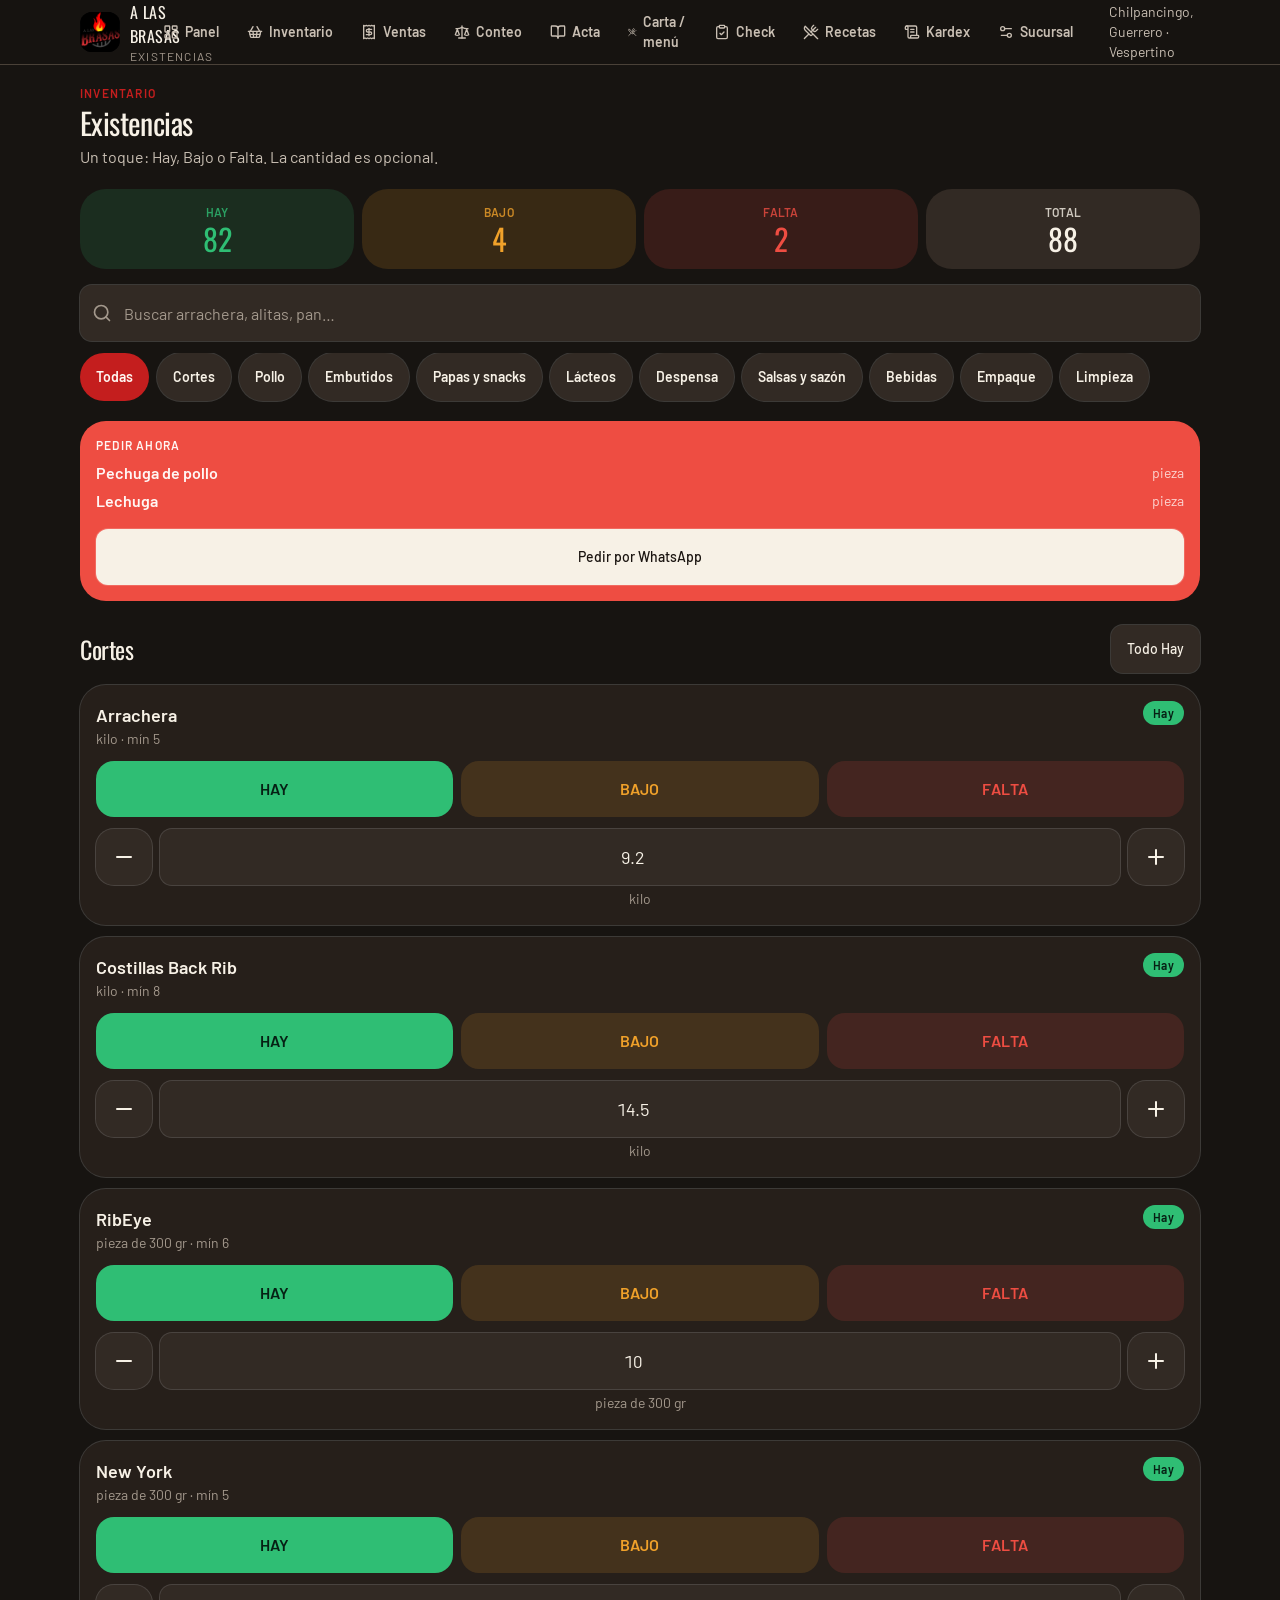
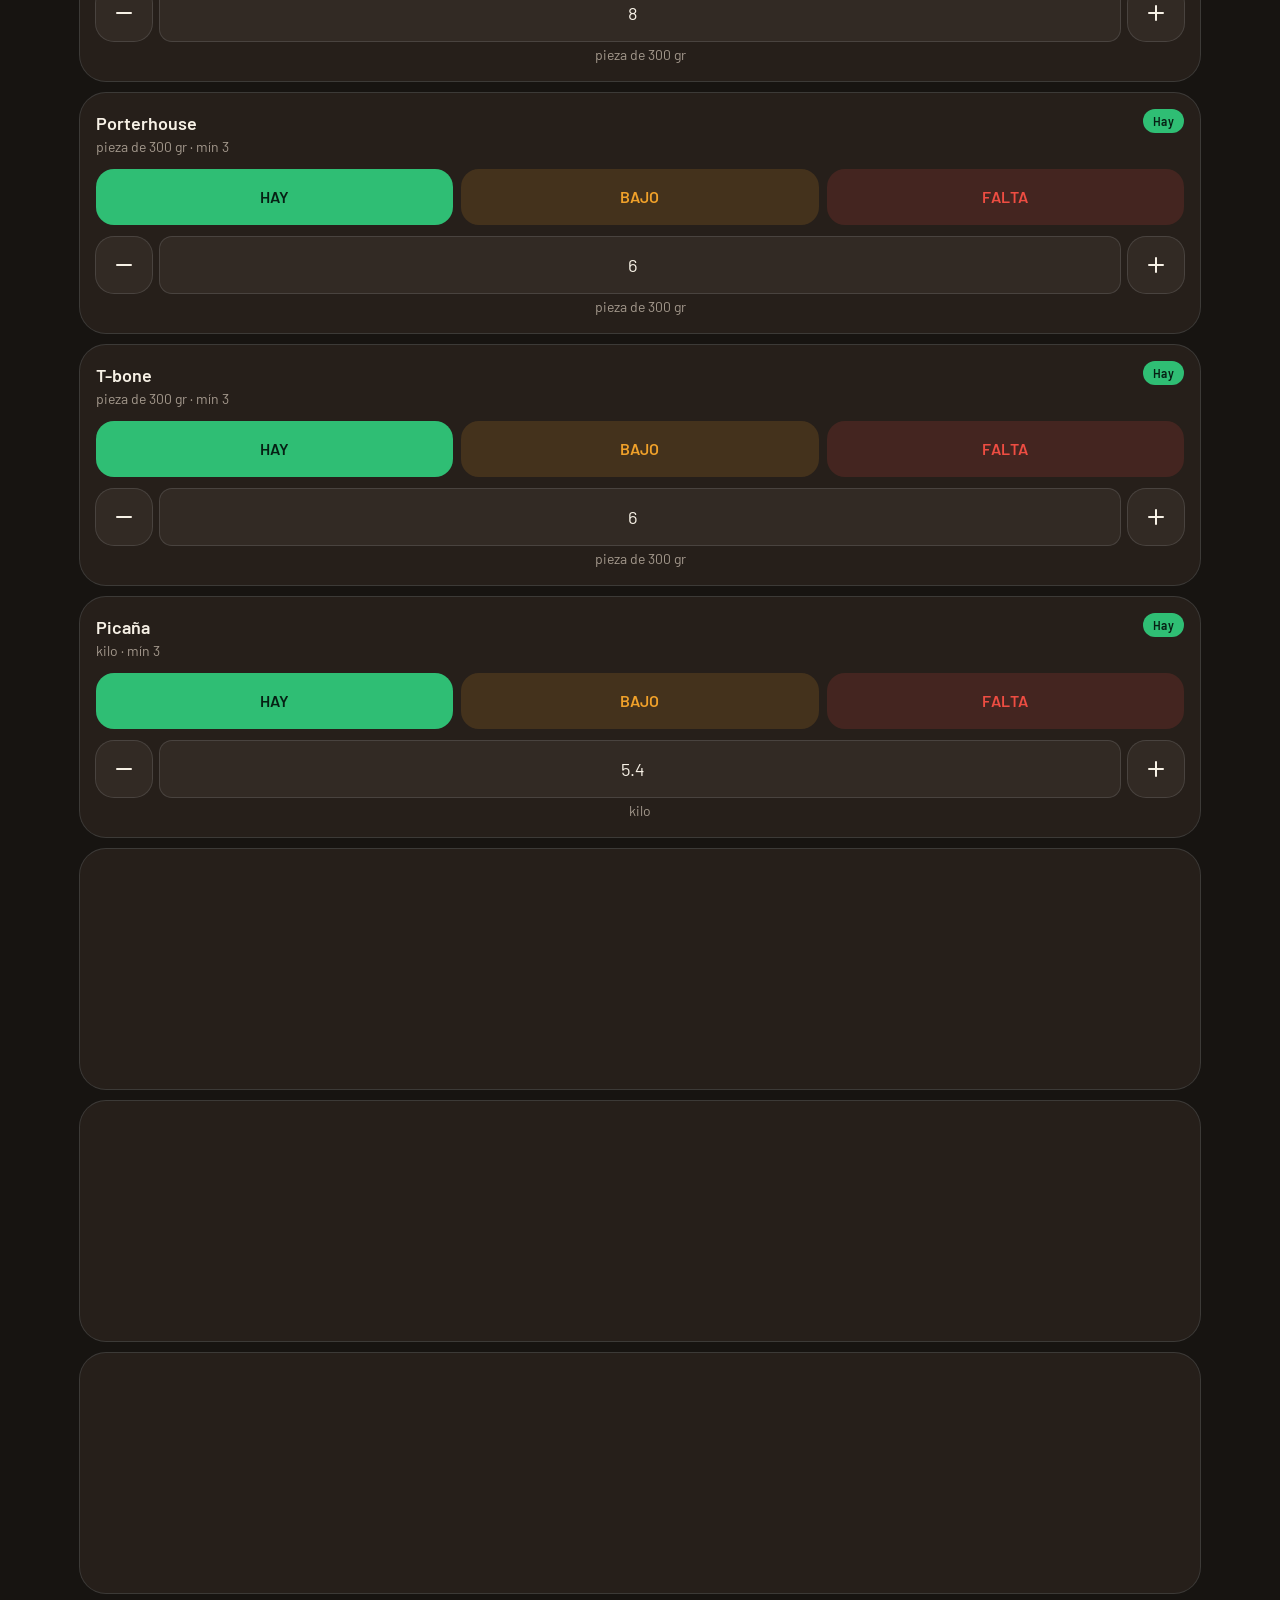
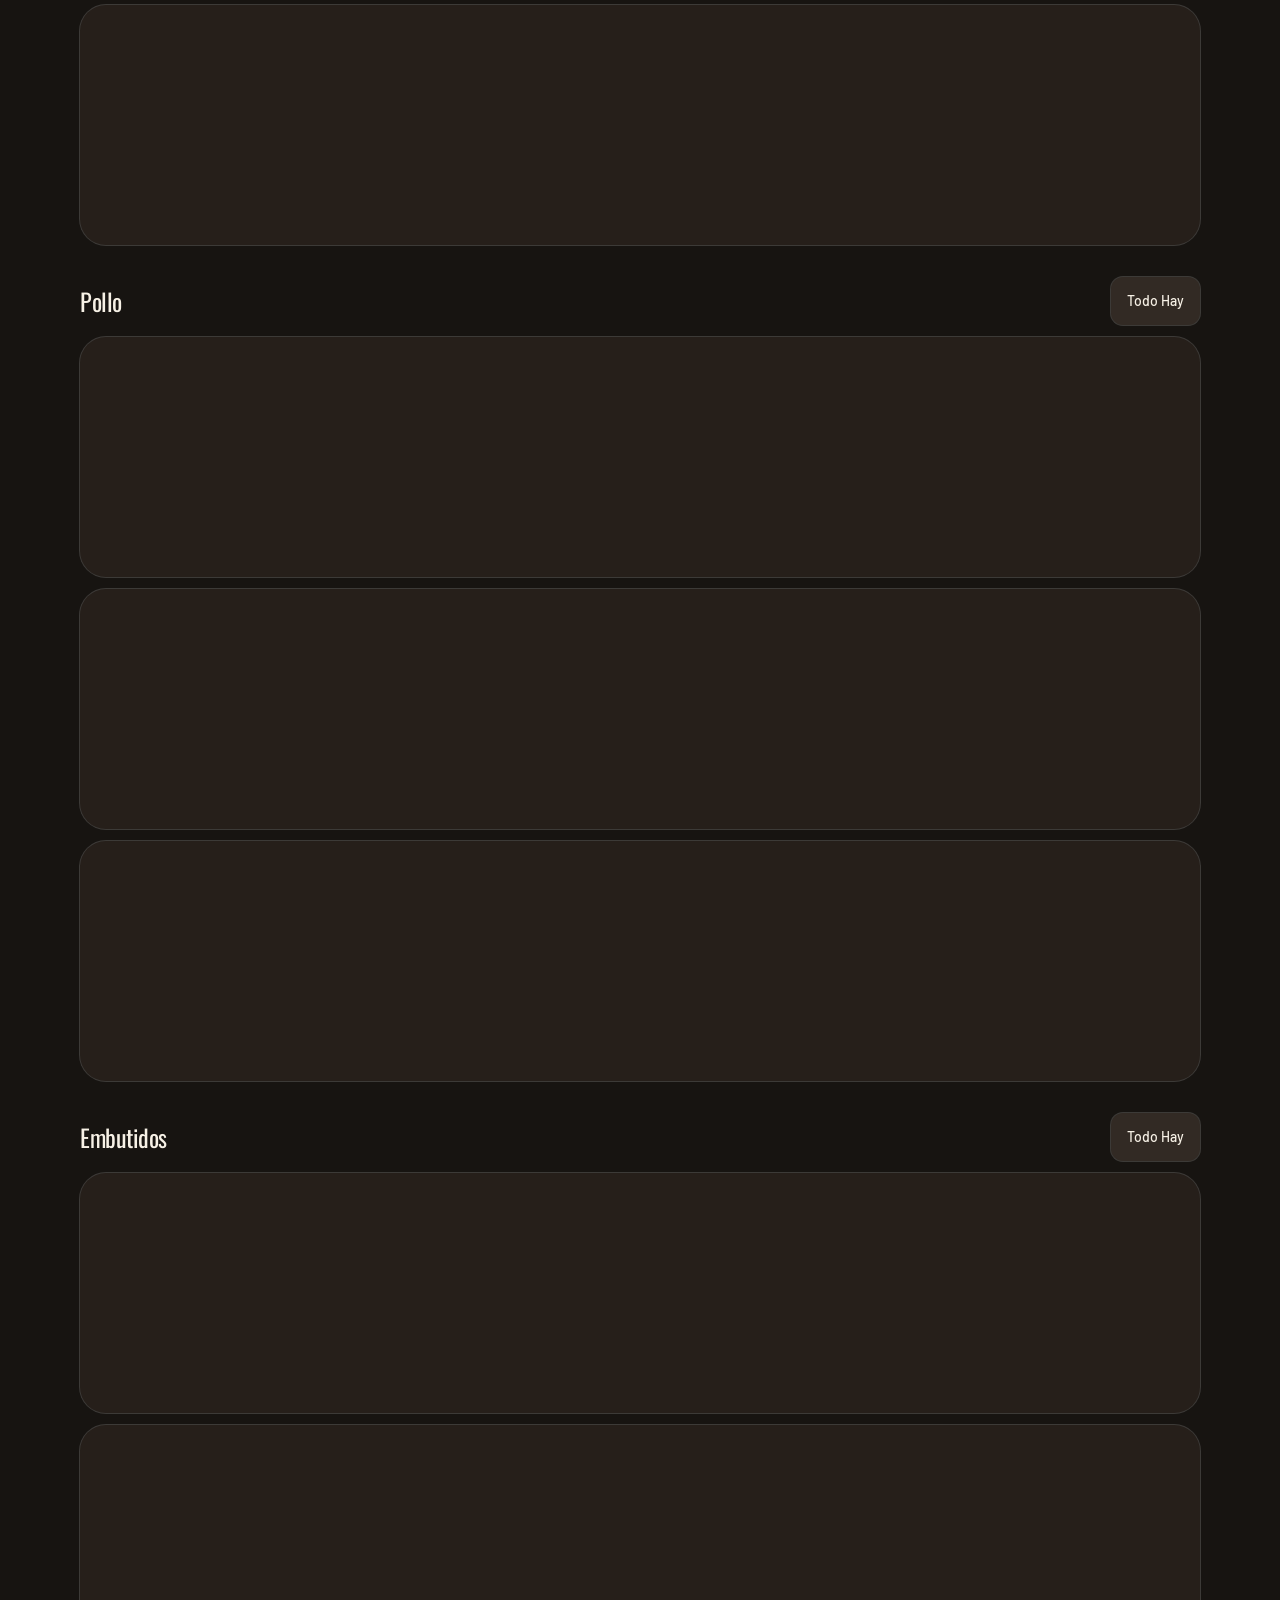
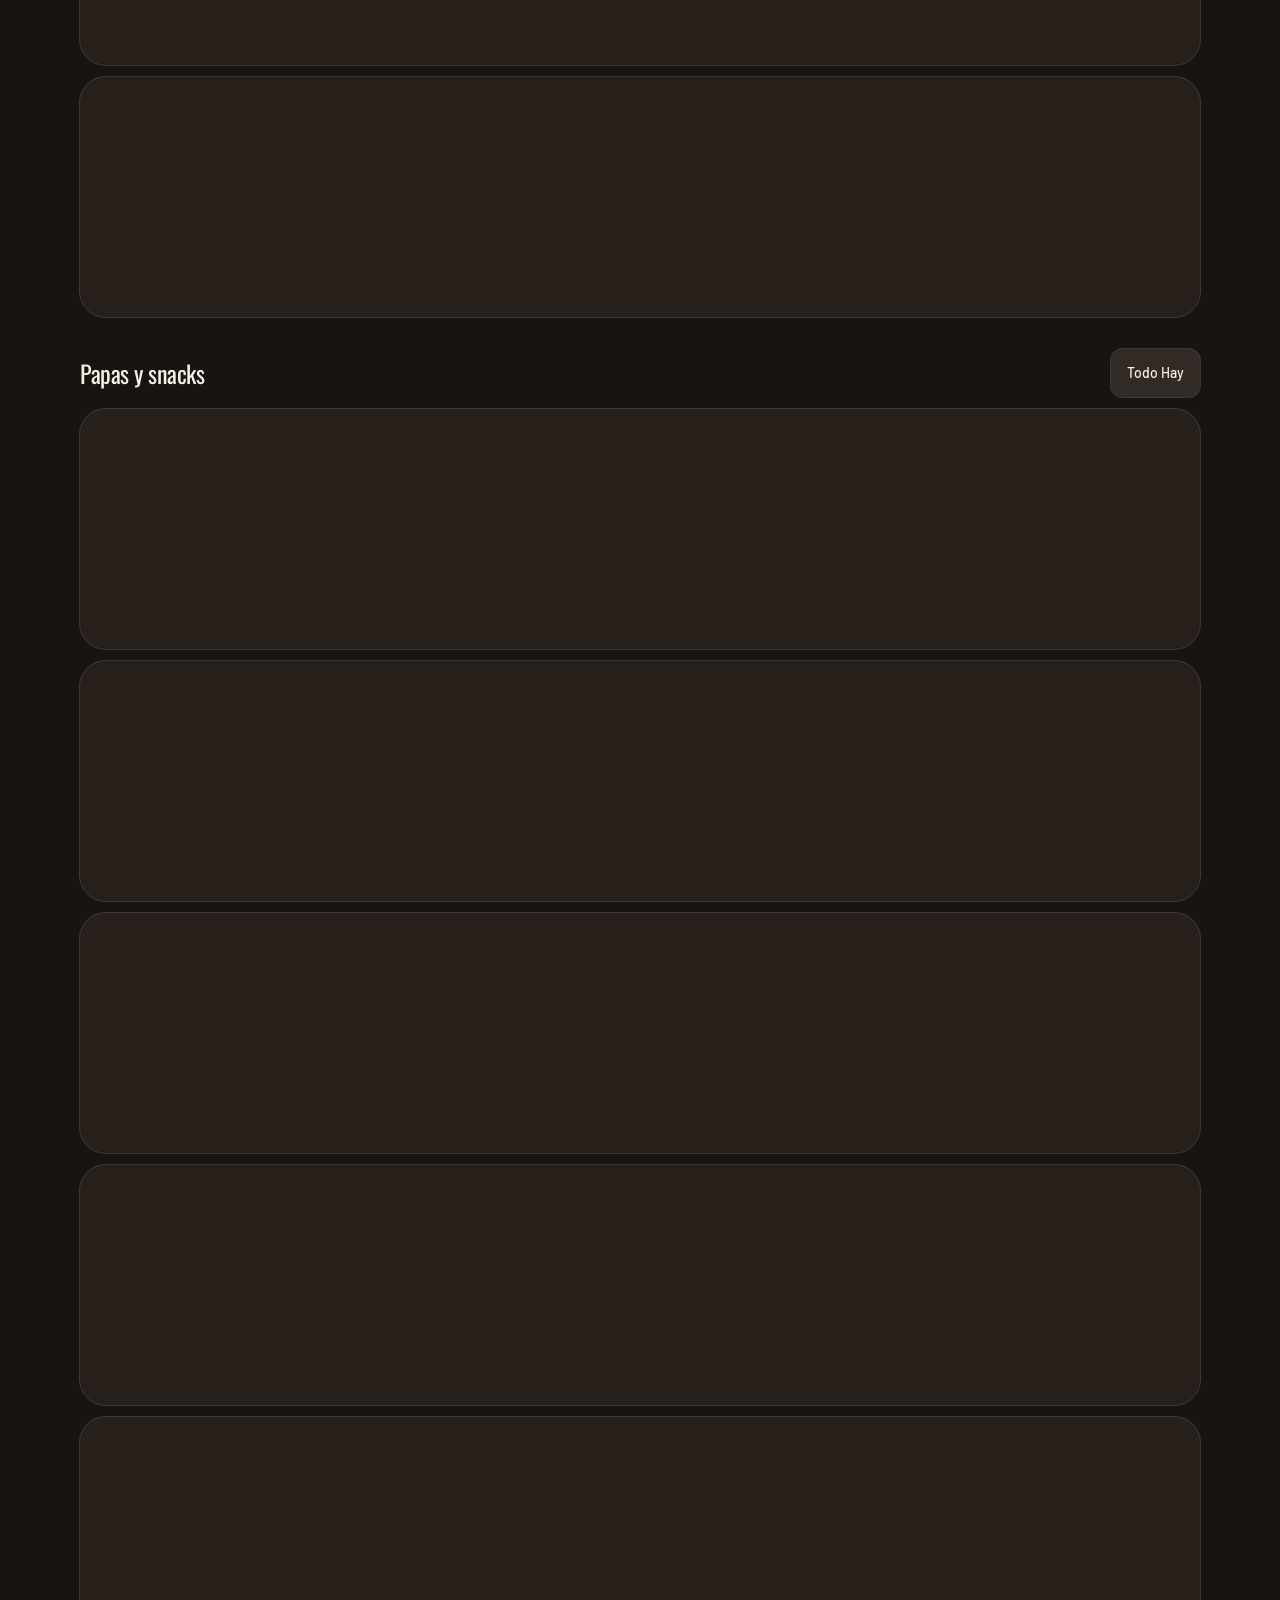
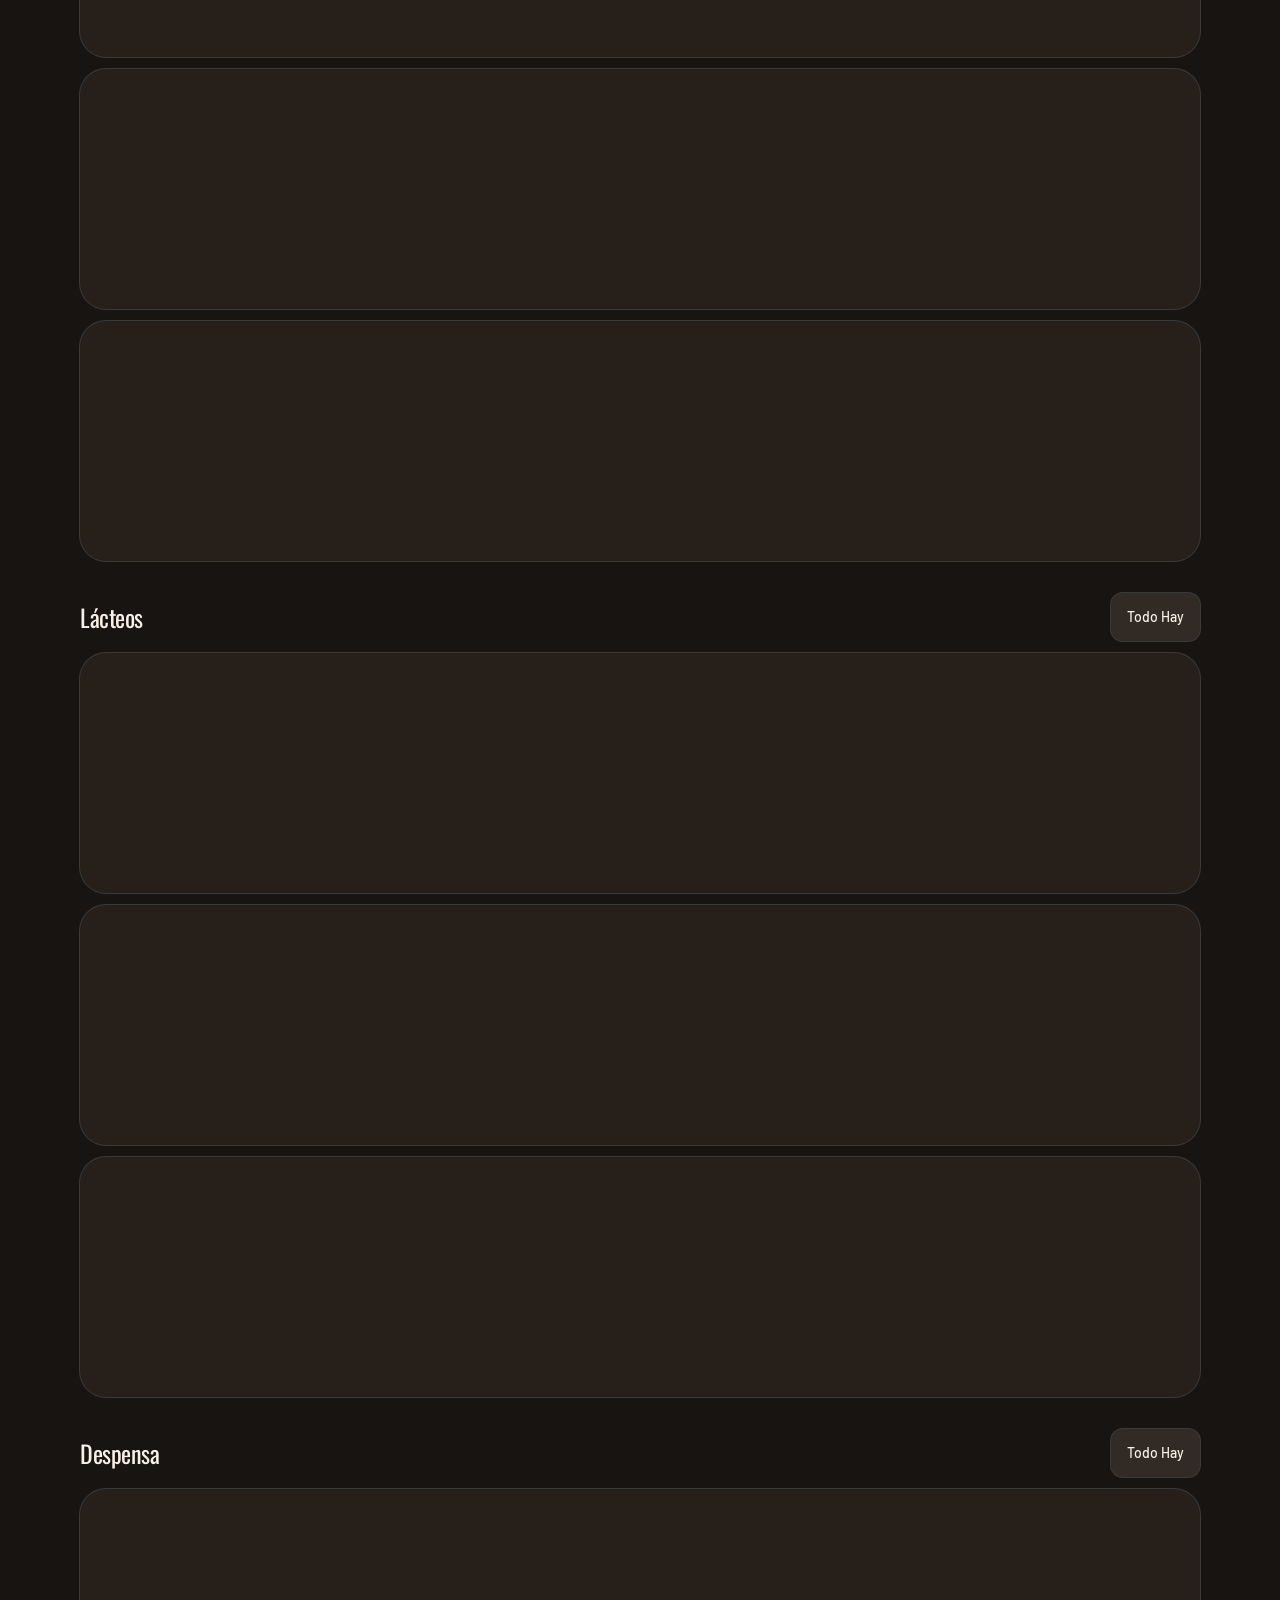
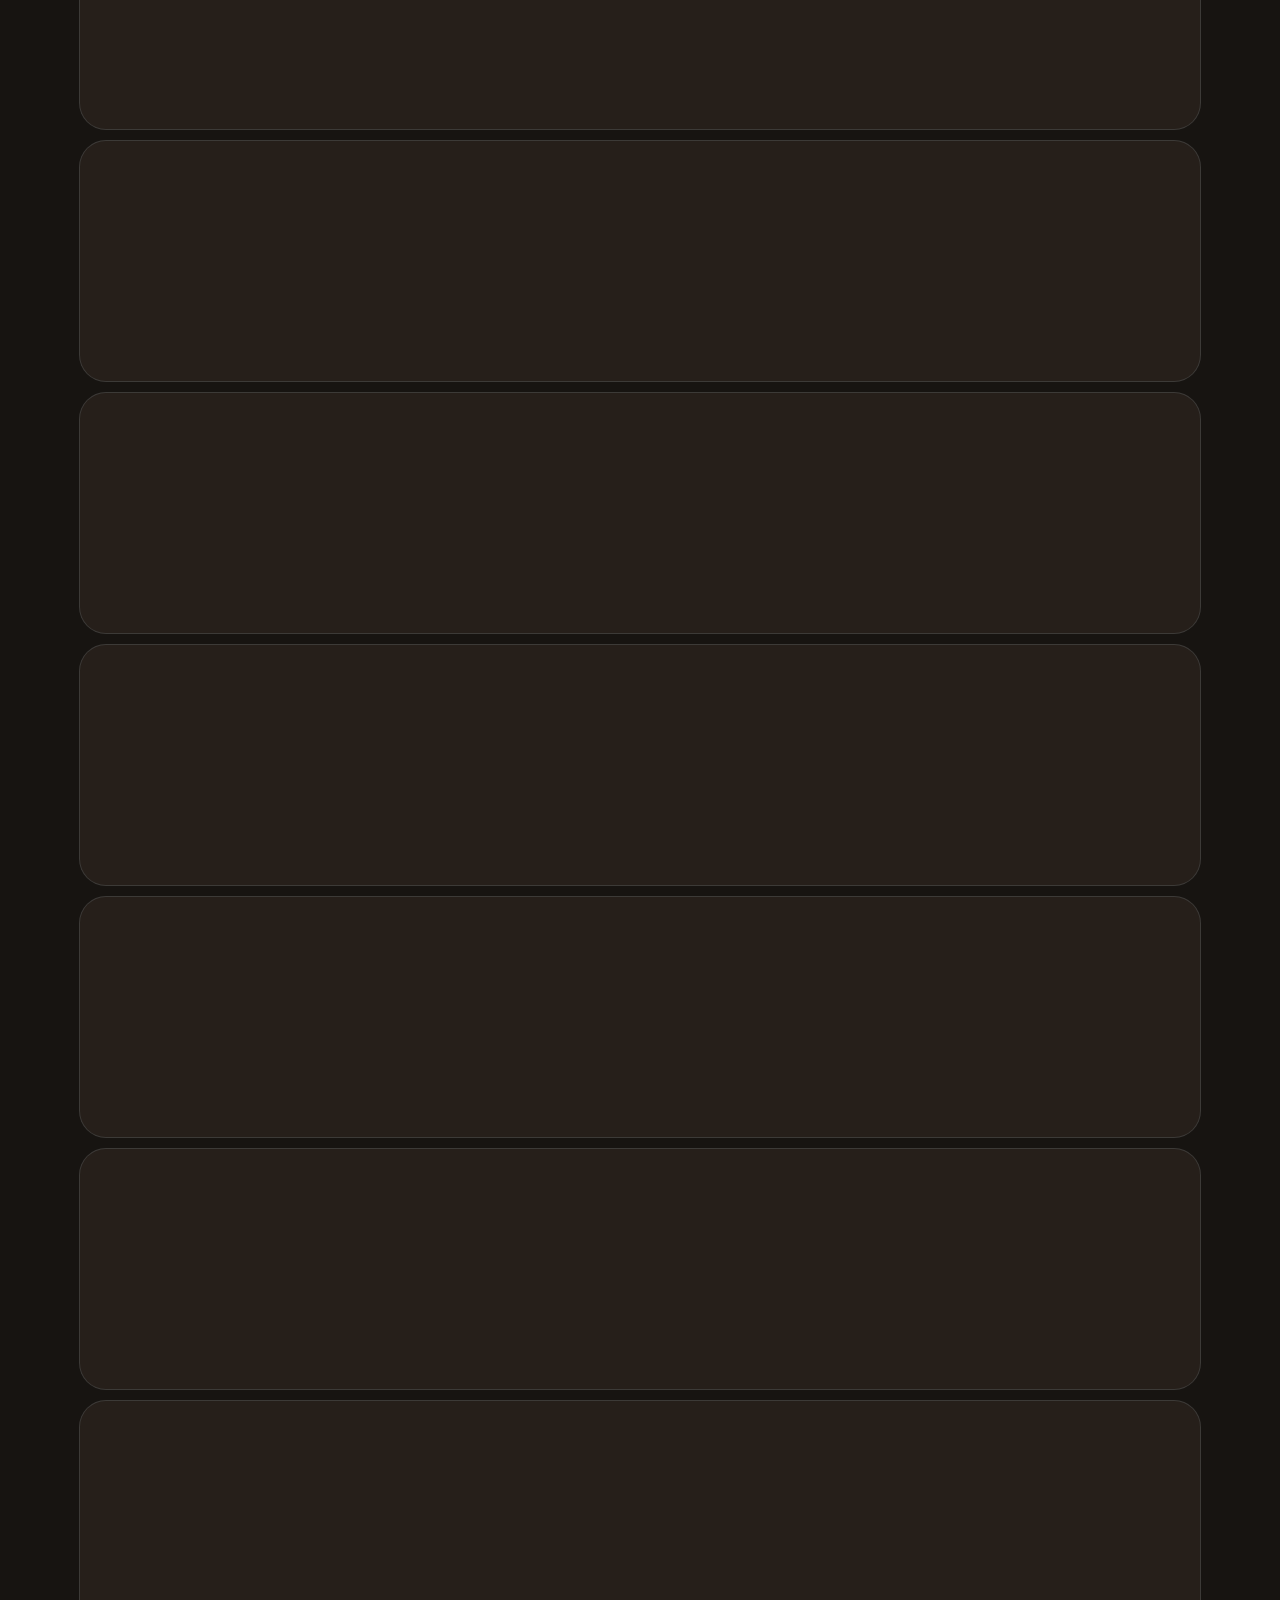
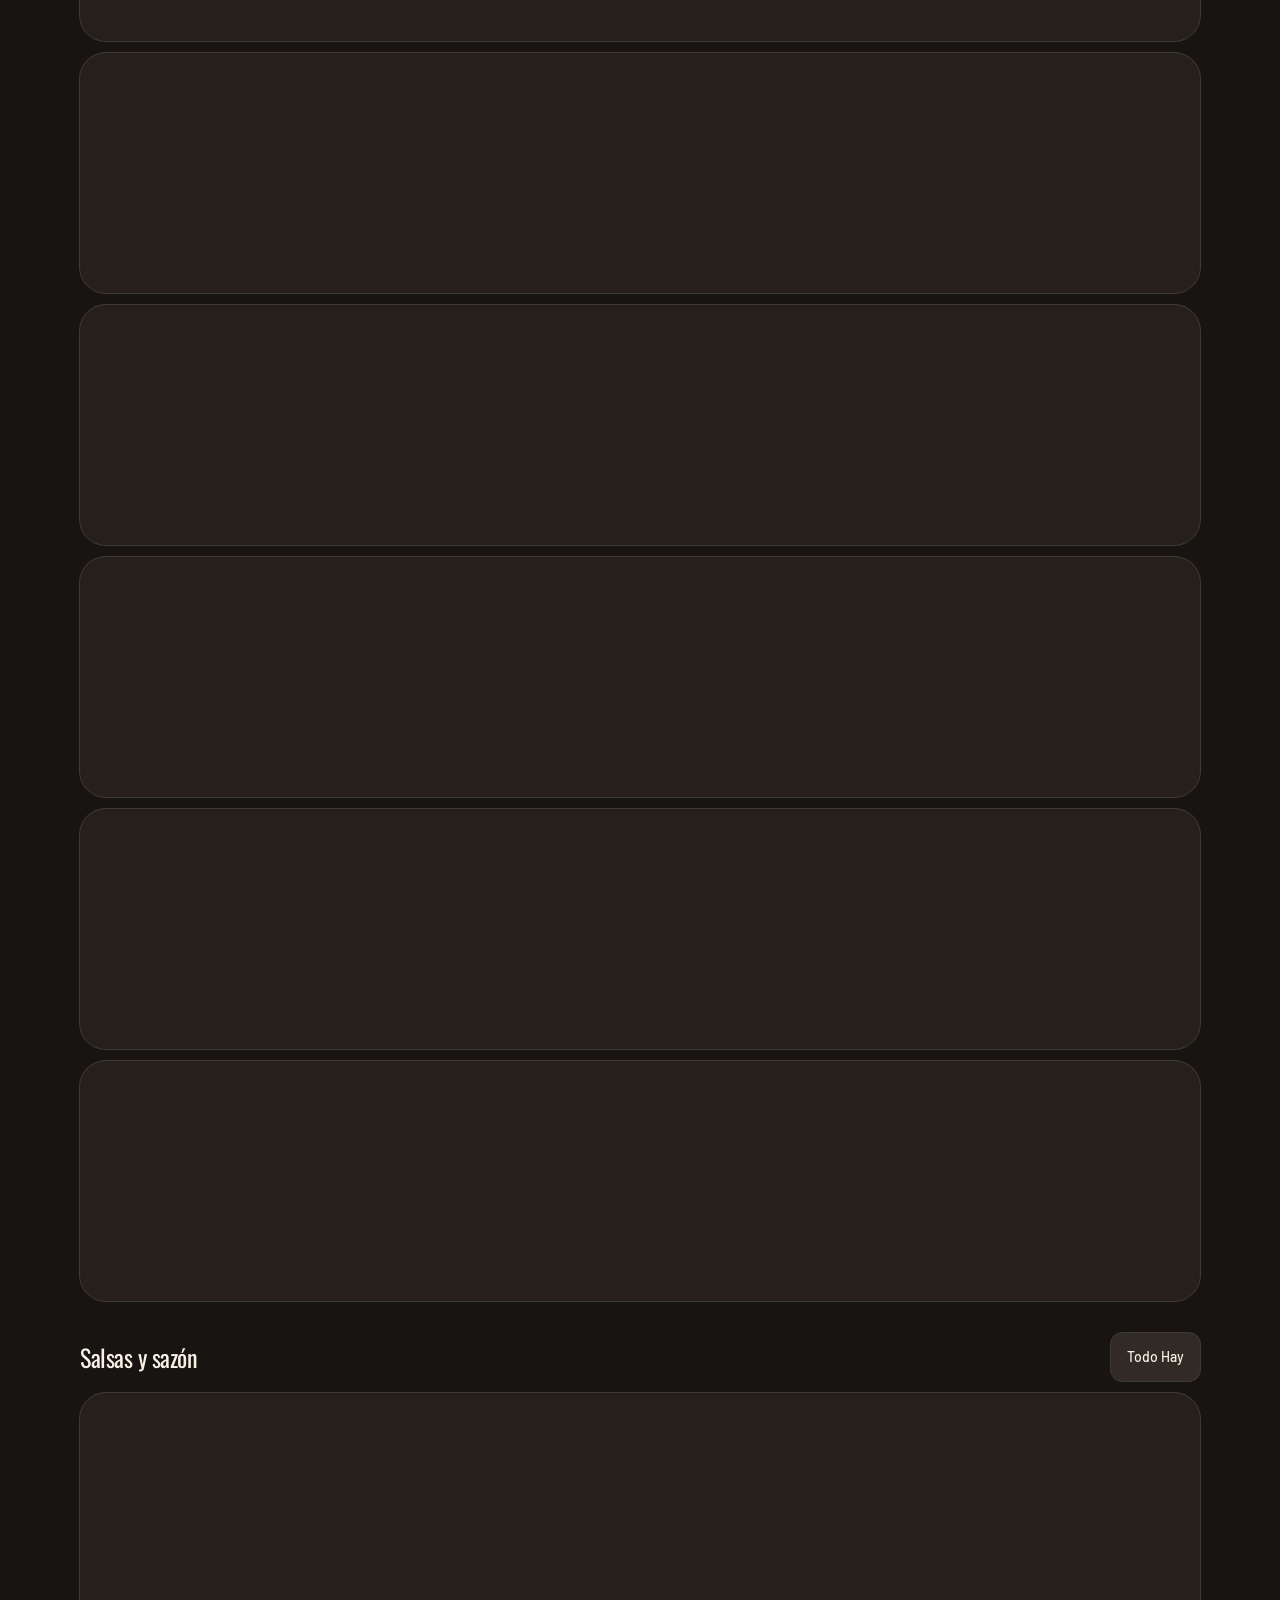
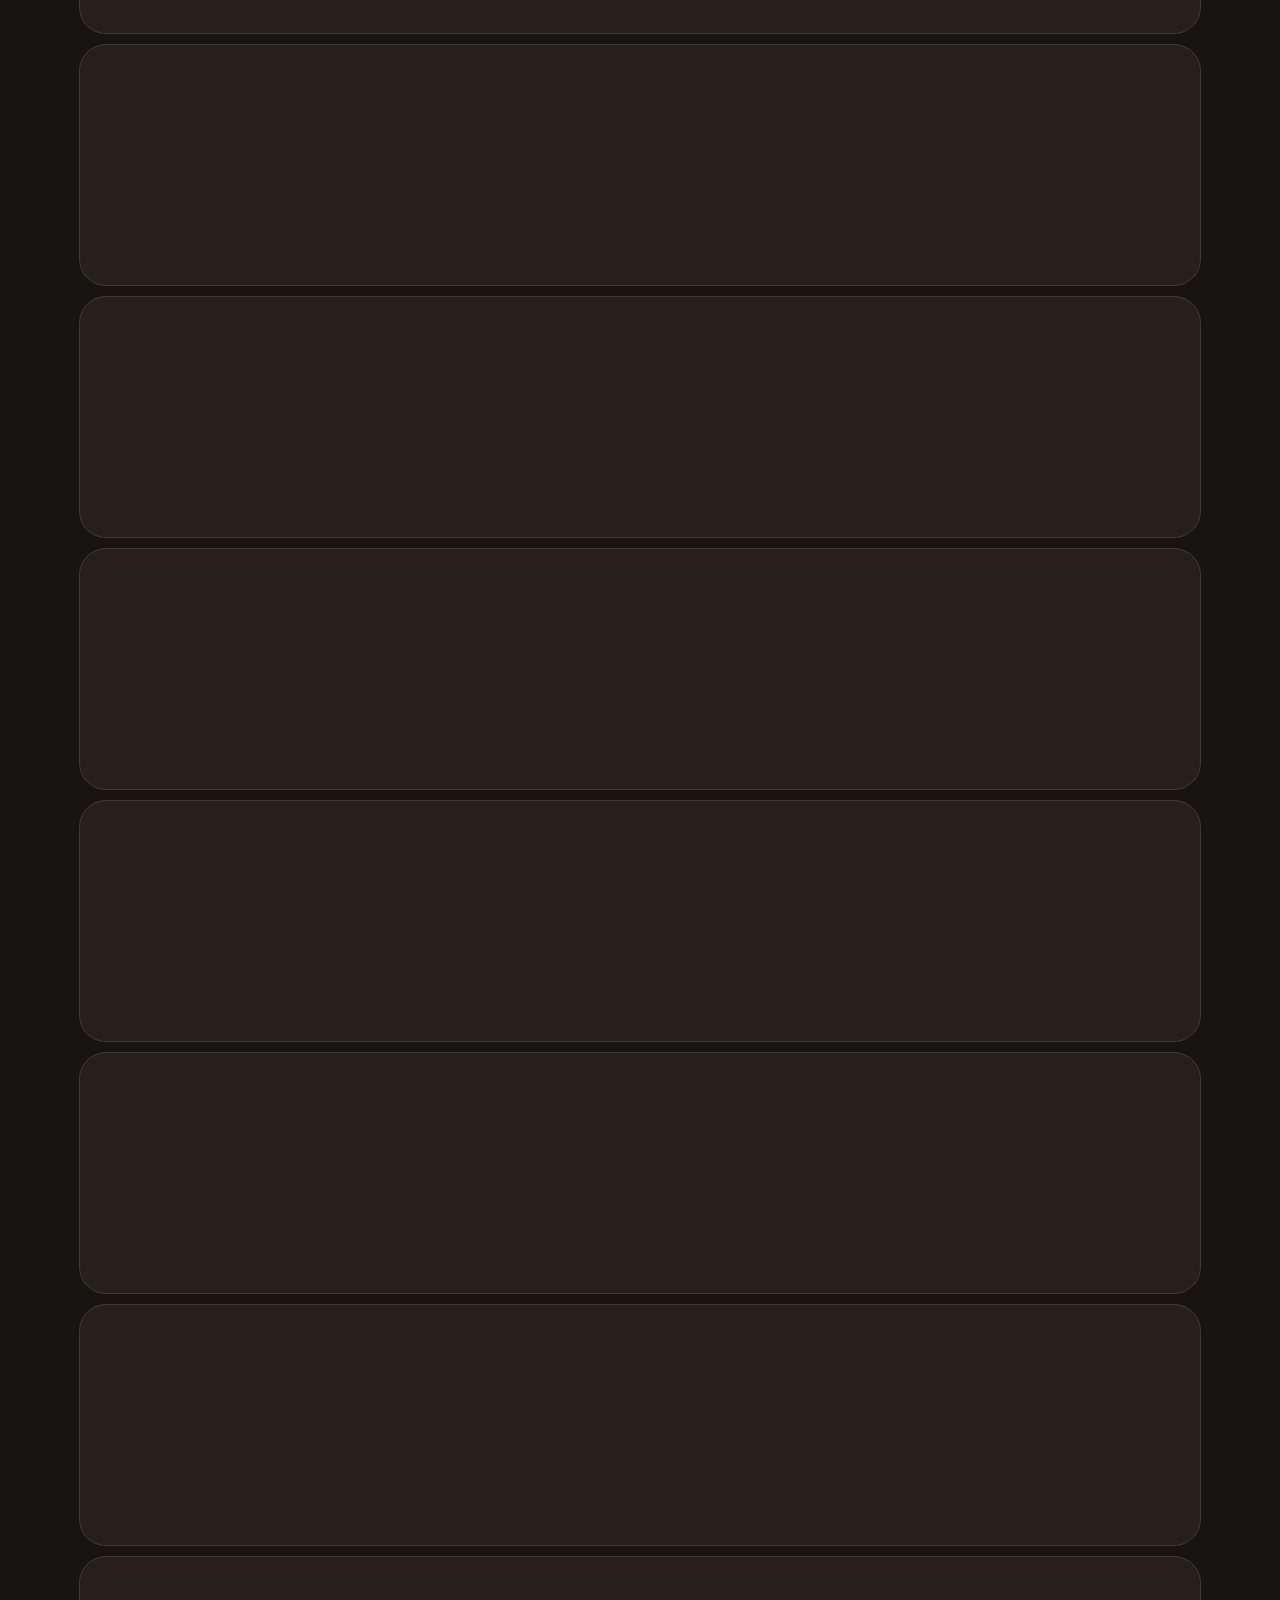
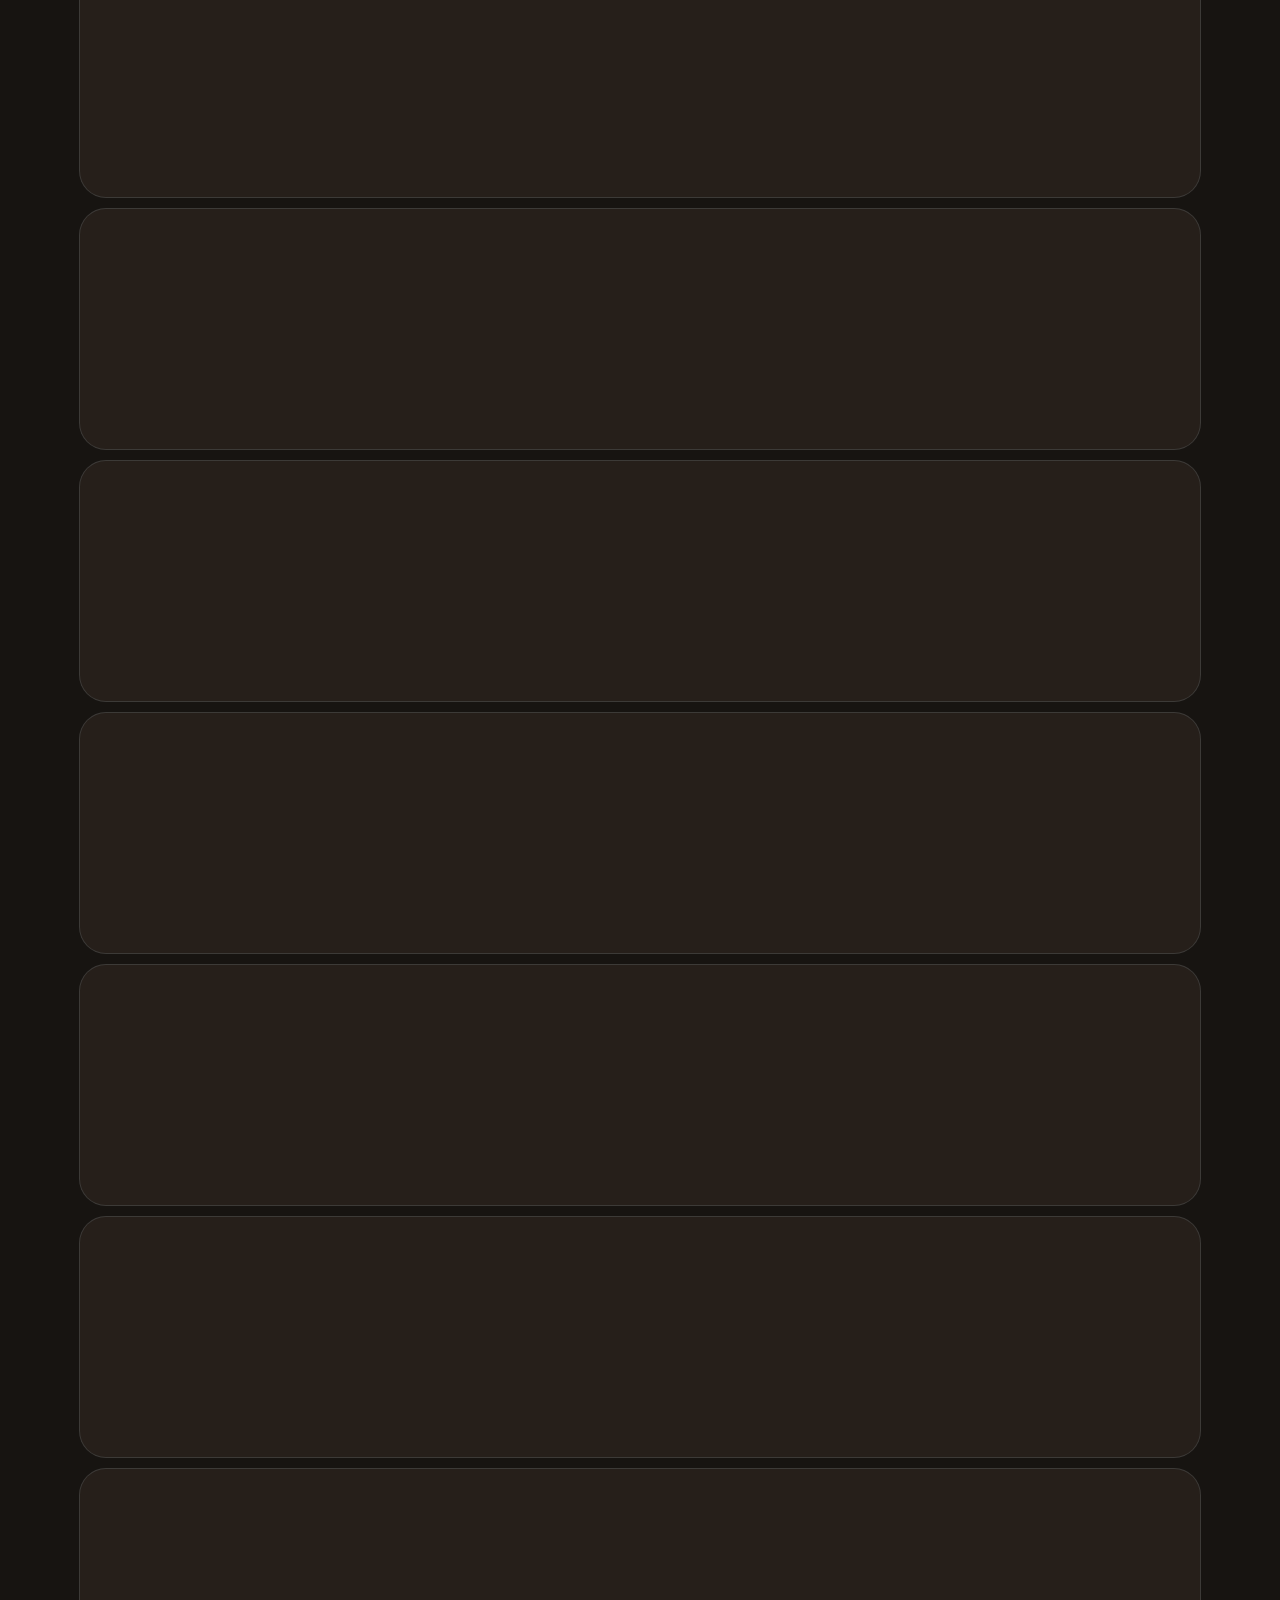
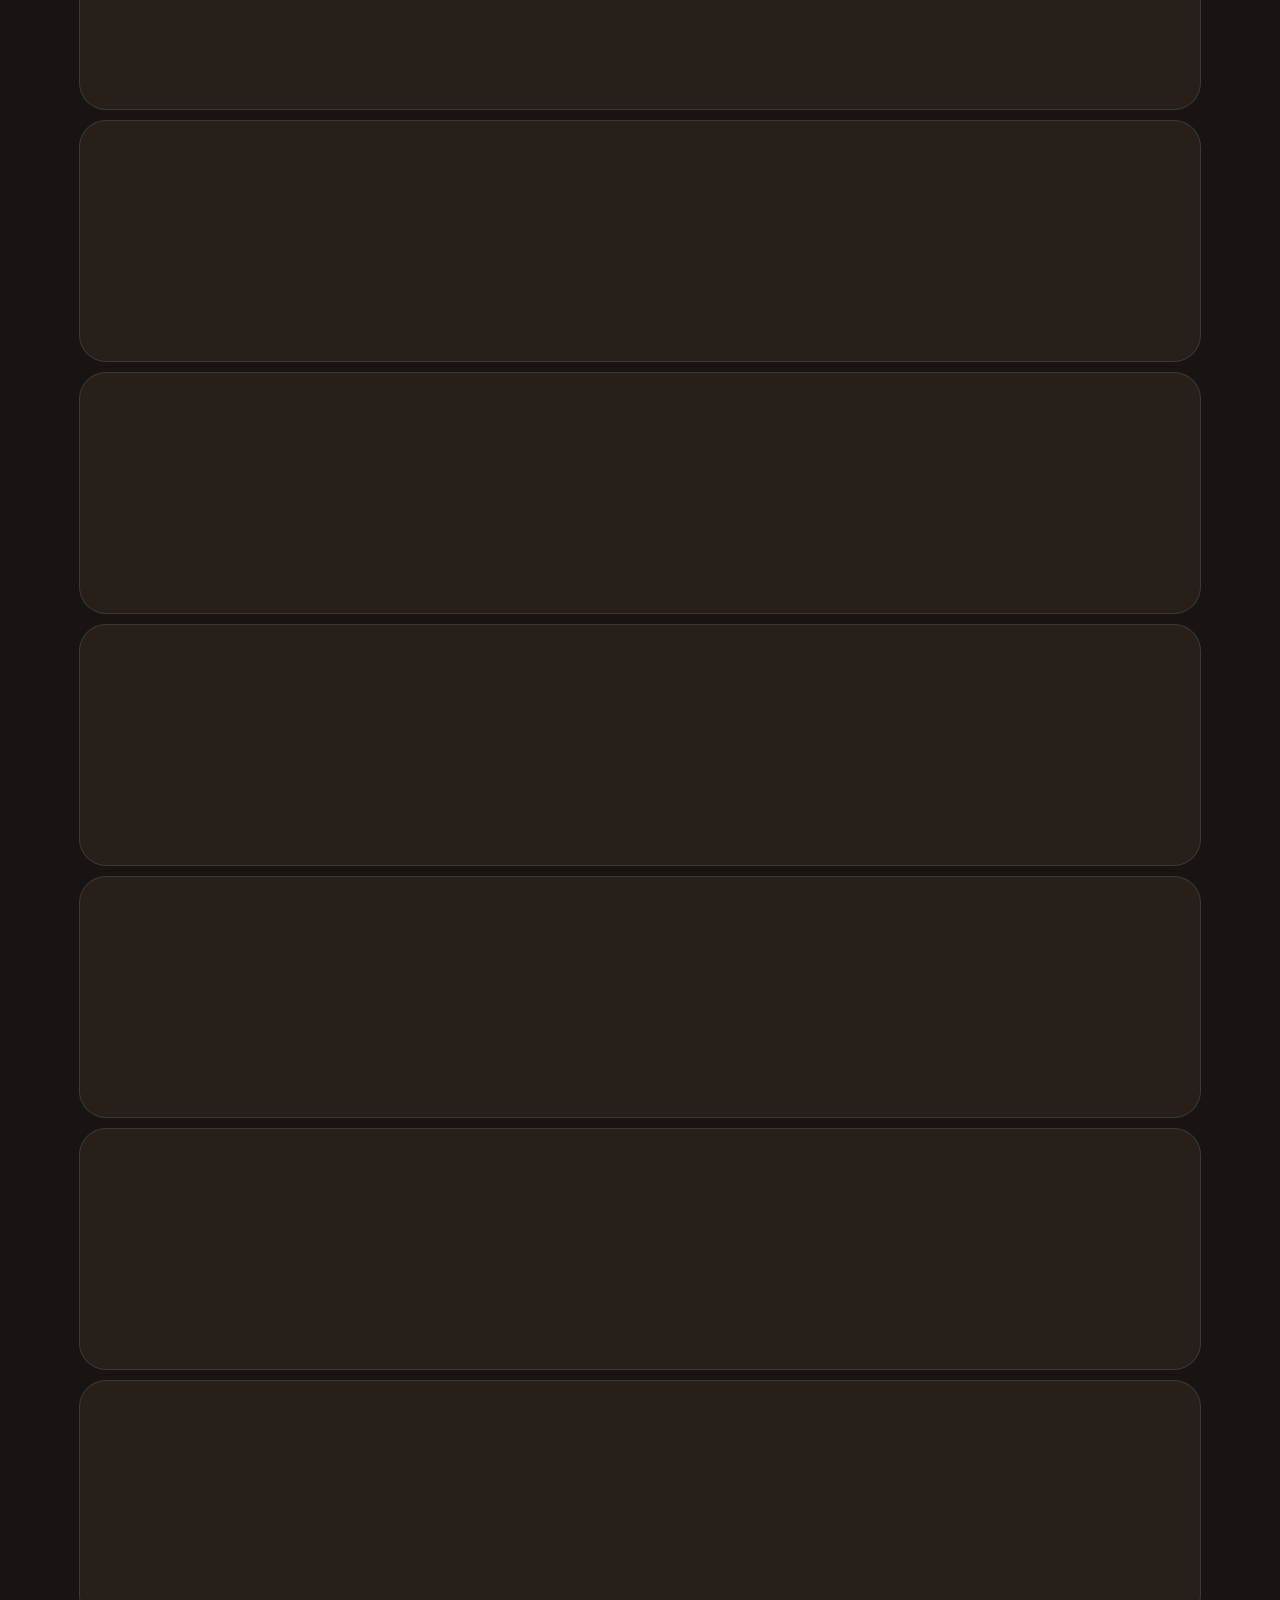
==== commit 58ef41f1: "Publica Ventas: descuenta corte principal y pan Rama feat/ventas-menu. V1 permanece en v1-congelada." ====
--- a/index.html
+++ b/index.html
@@ -33,14 +33,15 @@
         padding: 2rem;
       }
     </style>
-    <script type="module" crossorigin src="./assets/index-PmyQk-qO.js"></script>
+    <script type="module" crossorigin src="./assets/index-c-fSPEh6.js"></script>
     <link rel="modulepreload" crossorigin href="./assets/rolldown-runtime-CbXtAM7H.js">
     <link rel="modulepreload" crossorigin href="./assets/react-BicOiEU0.js">
     <link rel="modulepreload" crossorigin href="./assets/mark-CNrjRyqU.js">
-    <link rel="stylesheet" crossorigin href="./assets/index-DQXr8WRt.css">
+    <link rel="stylesheet" crossorigin href="./assets/index-Zl9Jq1B4.css">
   </head>
   <body>
     <div id="root"><p id="boot">A las Brasas · existencias</p></div>
-    <script src="./assets/pedido-wa.js?v=6"></script>
+    <script src="./assets/pedido-wa.js?v=9"></script>
+    <script src="./assets/turno-share.js?v=9"></script>
   </body>
 </html>
--- a/assets/index-Zl9Jq1B4.css
+++ b/assets/index-Zl9Jq1B4.css
@@ -0,0 +1,2 @@
+/*! tailwindcss v4.3.3 | MIT License | https://tailwindcss.com */
+@layer properties{@supports (((-webkit-hyphens:none)) and (not (margin-trim:inline))) or ((-moz-orient:inline) and (not (color:rgb(from red r g b)))){*,:before,:after{--tw-translate-x:0;--tw-translate-y:0;--tw-translate-z:0;--tw-space-y-reverse:0;--tw-divide-y-reverse:0;--tw-border-style:solid;--tw-gradient-position:initial;--tw-gradient-from:#0000;--tw-gradient-via:#0000;--tw-gradient-to:#0000;--tw-gradient-stops:initial;--tw-gradient-via-stops:initial;--tw-gradient-from-position:0%;--tw-gradient-via-position:50%;--tw-gradient-to-position:100%;--tw-leading:initial;--tw-font-weight:initial;--tw-tracking:initial;--tw-shadow:0 0 #0000;--tw-shadow-color:initial;--tw-shadow-alpha:100%;--tw-inset-shadow:0 0 #0000;--tw-inset-shadow-color:initial;--tw-inset-shadow-alpha:100%;--tw-ring-color:initial;--tw-ring-shadow:0 0 #0000;--tw-inset-ring-color:initial;--tw-inset-ring-shadow:0 0 #0000;--tw-ring-inset:initial;--tw-ring-offset-width:0px;--tw-ring-offset-color:#fff;--tw-ring-offset-shadow:0 0 #0000;--tw-outline-style:solid;--tw-blur:initial;--tw-brightness:initial;--tw-contrast:initial;--tw-grayscale:initial;--tw-hue-rotate:initial;--tw-invert:initial;--tw-opacity:initial;--tw-saturate:initial;--tw-sepia:initial;--tw-drop-shadow:initial;--tw-drop-shadow-color:initial;--tw-drop-shadow-alpha:100%;--tw-drop-shadow-size:initial;--tw-backdrop-blur:initial;--tw-backdrop-brightness:initial;--tw-backdrop-contrast:initial;--tw-backdrop-grayscale:initial;--tw-backdrop-hue-rotate:initial;--tw-backdrop-invert:initial;--tw-backdrop-opacity:initial;--tw-backdrop-saturate:initial;--tw-backdrop-sepia:initial;--tw-duration:initial;--tw-ease:initial;--tw-animation-delay:0s;--tw-animation-direction:normal;--tw-animation-duration:initial;--tw-animation-fill-mode:none;--tw-animation-iteration-count:1;--tw-enter-blur:0;--tw-enter-opacity:1;--tw-enter-rotate:0;--tw-enter-scale:1;--tw-enter-translate-x:0;--tw-enter-translate-y:0;--tw-exit-blur:0;--tw-exit-opacity:1;--tw-exit-rotate:0;--tw-exit-scale:1;--tw-exit-translate-x:0;--tw-exit-translate-y:0}::backdrop{--tw-translate-x:0;--tw-translate-y:0;--tw-translate-z:0;--tw-space-y-reverse:0;--tw-divide-y-reverse:0;--tw-border-style:solid;--tw-gradient-position:initial;--tw-gradient-from:#0000;--tw-gradient-via:#0000;--tw-gradient-to:#0000;--tw-gradient-stops:initial;--tw-gradient-via-stops:initial;--tw-gradient-from-position:0%;--tw-gradient-via-position:50%;--tw-gradient-to-position:100%;--tw-leading:initial;--tw-font-weight:initial;--tw-tracking:initial;--tw-shadow:0 0 #0000;--tw-shadow-color:initial;--tw-shadow-alpha:100%;--tw-inset-shadow:0 0 #0000;--tw-inset-shadow-color:initial;--tw-inset-shadow-alpha:100%;--tw-ring-color:initial;--tw-ring-shadow:0 0 #0000;--tw-inset-ring-color:initial;--tw-inset-ring-shadow:0 0 #0000;--tw-ring-inset:initial;--tw-ring-offset-width:0px;--tw-ring-offset-color:#fff;--tw-ring-offset-shadow:0 0 #0000;--tw-outline-style:solid;--tw-blur:initial;--tw-brightness:initial;--tw-contrast:initial;--tw-grayscale:initial;--tw-hue-rotate:initial;--tw-invert:initial;--tw-opacity:initial;--tw-saturate:initial;--tw-sepia:initial;--tw-drop-shadow:initial;--tw-drop-shadow-color:initial;--tw-drop-shadow-alpha:100%;--tw-drop-shadow-size:initial;--tw-backdrop-blur:initial;--tw-backdrop-brightness:initial;--tw-backdrop-contrast:initial;--tw-backdrop-grayscale:initial;--tw-backdrop-hue-rotate:initial;--tw-backdrop-invert:initial;--tw-backdrop-opacity:initial;--tw-backdrop-saturate:initial;--tw-backdrop-sepia:initial;--tw-duration:initial;--tw-ease:initial;--tw-animation-delay:0s;--tw-animation-direction:normal;--tw-animation-duration:initial;--tw-animation-fill-mode:none;--tw-animation-iteration-count:1;--tw-enter-blur:0;--tw-enter-opacity:1;--tw-enter-rotate:0;--tw-enter-scale:1;--tw-enter-translate-x:0;--tw-enter-translate-y:0;--tw-exit-blur:0;--tw-exit-opacity:1;--tw-exit-rotate:0;--tw-exit-scale:1;--tw-exit-translate-x:0;--tw-exit-translate-y:0}}}@layer theme{:root,:host{--font-sans:"Barlow", ui-sans-serif, system-ui, sans-serif;--font-mono:ui-monospace, SFMono-Regular, Menlo, Monaco, Consolas, "Liberation Mono", "Courier New", monospace;--color-red-500:#fb2c36;--color-zinc-50:#fafafa;--color-zinc-400:#9f9fa9;--color-zinc-500:#71717b;--color-zinc-900:#18181b;--color-zinc-950:#09090b;--color-neutral-100:#f5f5f5;--color-neutral-300:#d4d4d4;--color-neutral-700:#404040;--color-neutral-900:#171717;--color-black:#000;--color-white:#fff;--spacing:.25rem;--container-sm:24rem;--container-md:28rem;--container-lg:32rem;--container-xl:36rem;--container-2xl:42rem;--container-3xl:48rem;--container-5xl:64rem;--container-6xl:72rem;--text-xs:.75rem;--text-xs--line-height:calc(1 / .75);--text-sm:.875rem;--text-sm--line-height:calc(1.25 / .875);--text-base:1rem;--text-base--line-height:calc(1.5 / 1);--text-lg:1.125rem;--text-lg--line-height:calc(1.75 / 1.125);--text-xl:1.25rem;--text-xl--line-height:calc(1.75 / 1.25);--text-2xl:1.5rem;--text-2xl--line-height:calc(2 / 1.5);--text-3xl:1.875rem;--text-3xl--line-height:calc(2.25 / 1.875);--text-4xl:2.25rem;--text-4xl--line-height:calc(2.5 / 2.25);--text-5xl:3rem;--text-5xl--line-height:1;--text-6xl:3.75rem;--text-6xl--line-height:1;--font-weight-medium:500;--font-weight-semibold:600;--tracking-wide:.025em;--tracking-widest:.1em;--leading-tight:1.25;--leading-relaxed:1.625;--radius-md:12px;--radius-lg:18px;--radius-xl:26px;--radius-2xl:32px;--ease-out:cubic-bezier(0, 0, .2, 1);--blur-md:12px;--default-transition-duration:.15s;--default-transition-timing-function:cubic-bezier(.4, 0, .2, 1);--default-font-family:var(--font-sans);--default-mono-font-family:var(--font-mono);--font-display:"Oswald", ui-sans-serif, system-ui, sans-serif;--color-bg:#171411;--color-surface:#1e1a16;--color-card:#261f1a;--color-raised:#322a24;--color-fg:#f7f1e6;--color-muted:#c9bfb3;--color-subtle:#a3988c;--color-ember:#c41e1e;--color-ember-fg:#fff7f2;--color-bone:#f7f1e6;--color-border:#4a4138;--color-ok:#2fbe74;--color-ok-fg:#062014;--color-warn:#f0a12a;--color-warn-fg:#1c1204;--color-crit:#ee4d42;--color-crit-fg:#fff6f4;--color-paper:#f3ede1;--color-ink:#1a1410;--color-banner:#b42318;--shadow-border:0 0 0 1px #ffffff29;--shadow-border-hover:0 0 0 1px #ffffff47}@supports (color:lab(0% 0 0)){:root,:host{--color-red-500:lab(55.4814% 75.0732 48.8528);--color-zinc-50:lab(98.26% 0 0);--color-zinc-400:lab(65.6464% 1.53497 -5.42429);--color-zinc-500:lab(47.8878% 1.65477 -5.77283);--color-zinc-900:lab(8.30603% .618205 -2.16572);--color-zinc-950:lab(2.51107% .242703 -.886115);--color-neutral-100:lab(96.52% -.0000298023 .0000119209);--color-neutral-300:lab(84.92% 0 -.0000119209);--color-neutral-700:lab(27.036% 0 0);--color-neutral-900:lab(7.78201% -.0000149012 0)}}}@layer base{*,:after,:before{box-sizing:border-box;border:0 solid;margin:0;padding:0}::backdrop{box-sizing:border-box;border:0 solid;margin:0;padding:0}::file-selector-button{box-sizing:border-box;border:0 solid;margin:0;padding:0}html,:host{-webkit-text-size-adjust:100%;tab-size:4;line-height:1.5;font-family:var(--default-font-family,-apple-system, BlinkMacSystemFont, "Segoe UI", Roboto, "Helvetica Neue", "Noto Sans", Arial, sans-serif, "Apple Color Emoji", "Segoe UI Emoji", "Segoe UI Symbol", "Noto Color Emoji");font-feature-settings:var(--default-font-feature-settings,normal);font-variation-settings:var(--default-font-variation-settings,normal);-webkit-tap-highlight-color:transparent}hr{height:0;color:inherit;border-top-width:1px}abbr:where([title]){-webkit-text-decoration:underline dotted;text-decoration:underline dotted}h1,h2,h3,h4,h5,h6{font-size:inherit;font-weight:inherit}a{color:inherit;-webkit-text-decoration:inherit;-webkit-text-decoration:inherit;-webkit-text-decoration:inherit;-webkit-text-decoration:inherit;text-decoration:inherit}b,strong{font-weight:bolder}code,kbd,samp,pre{font-family:var(--default-mono-font-family,ui-monospace, SFMono-Regular, Menlo, Monaco, Consolas, "Liberation Mono", "Courier New", monospace);font-feature-settings:var(--default-mono-font-feature-settings,normal);font-variation-settings:var(--default-mono-font-variation-settings,normal);font-size:1em}small{font-size:80%}sub,sup{vertical-align:baseline;font-size:75%;line-height:0;position:relative}sub{bottom:-.25em}sup{top:-.5em}table{text-indent:0;border-color:inherit;border-collapse:collapse}:-moz-focusring:where(:not(iframe)){outline:auto}progress{vertical-align:baseline}summary{display:list-item}ol,ul,menu{list-style:none}img,svg,video,canvas,audio,iframe,embed,object{vertical-align:middle;display:block}img,video{max-width:100%;height:auto}button,input,select,optgroup,textarea{font:inherit;font-feature-settings:inherit;font-variation-settings:inherit;letter-spacing:inherit;color:inherit;opacity:1;background-color:#0000;border-radius:0}::file-selector-button{font:inherit;font-feature-settings:inherit;font-variation-settings:inherit;letter-spacing:inherit;color:inherit;opacity:1;background-color:#0000;border-radius:0}:where(select:is([multiple],[size])) optgroup{font-weight:bolder}:where(select:is([multiple],[size])) optgroup option{padding-inline-start:20px}::file-selector-button{margin-inline-end:4px}::placeholder{opacity:1}@supports (not ((-webkit-appearance:-apple-pay-button))) or (contain-intrinsic-size:1px){::placeholder{color:currentColor}@supports (color:color-mix(in lab, red, red)){::placeholder{color:color-mix(in oklab, currentcolor 50%, transparent)}}}textarea{resize:vertical}::-webkit-search-decoration{-webkit-appearance:none}::-webkit-date-and-time-value{min-height:1lh;text-align:inherit}::-webkit-datetime-edit{display:inline-flex}::-webkit-datetime-edit-fields-wrapper{padding:0}::-webkit-datetime-edit{padding-block:0}::-webkit-datetime-edit-year-field{padding-block:0}::-webkit-datetime-edit-month-field{padding-block:0}::-webkit-datetime-edit-day-field{padding-block:0}::-webkit-datetime-edit-hour-field{padding-block:0}::-webkit-datetime-edit-minute-field{padding-block:0}::-webkit-datetime-edit-second-field{padding-block:0}::-webkit-datetime-edit-millisecond-field{padding-block:0}::-webkit-datetime-edit-meridiem-field{padding-block:0}::-webkit-calendar-picker-indicator{line-height:1}:-moz-ui-invalid{box-shadow:none}button,input:where([type=button],[type=reset],[type=submit]){appearance:button}::file-selector-button{appearance:button}::-webkit-inner-spin-button{height:auto}::-webkit-outer-spin-button{height:auto}[hidden]:where(:not([hidden=until-found])){display:none!important}html{-webkit-font-smoothing:antialiased;-moz-osx-font-smoothing:grayscale;background:var(--color-bg);color:var(--color-fg);font-size:16px}body{background:var(--color-bg);color:var(--color-fg);font-family:var(--font-sans);min-height:100dvh}button:not(:disabled),[role=button]:not(:disabled){cursor:pointer}h1,h2,h3{text-wrap:balance;font-family:var(--font-display);letter-spacing:-.02em}p{text-wrap:pretty}*{border-color:var(--color-border)}input,select,textarea{font:inherit}}@layer components;@layer utilities{.pointer-events-none{pointer-events:none}.visible{visibility:visible}.absolute{position:absolute}.fixed{position:fixed}.relative{position:relative}.static{position:static}.sticky{position:sticky}.inset-0{inset:0}.inset-x-0{inset-inline:0}.top-0{top:0}.top-1\/2{top:50%}.bottom-0{bottom:0}.left-3{left:calc(var(--spacing) * 3)}.isolate{isolation:isolate}.z-20{z-index:20}.z-30{z-index:30}.z-40{z-index:40}.z-50{z-index:50}.-mx-4{margin-inline:calc(var(--spacing) * -4)}.mx-2{margin-inline:calc(var(--spacing) * 2)}.mx-auto{margin-inline:auto}.mt-0\.5{margin-top:calc(var(--spacing) * .5)}.mt-1{margin-top:var(--spacing)}.mt-1\.5{margin-top:calc(var(--spacing) * 1.5)}.mt-2{margin-top:calc(var(--spacing) * 2)}.mt-3{margin-top:calc(var(--spacing) * 3)}.mt-4{margin-top:calc(var(--spacing) * 4)}.mt-5{margin-top:calc(var(--spacing) * 5)}.mt-6{margin-top:calc(var(--spacing) * 6)}.mt-8{margin-top:calc(var(--spacing) * 8)}.mt-10{margin-top:calc(var(--spacing) * 10)}.mb-1\.5{margin-bottom:calc(var(--spacing) * 1.5)}.mb-3{margin-bottom:calc(var(--spacing) * 3)}.ml-1{margin-left:var(--spacing)}.ml-auto{margin-left:auto}.block{display:block}.flex{display:flex}.grid{display:grid}.hidden{display:none}.inline{display:inline}.inline-flex{display:inline-flex}.table{display:table}.size-3{width:calc(var(--spacing) * 3);height:calc(var(--spacing) * 3)}.size-3\.5{width:calc(var(--spacing) * 3.5);height:calc(var(--spacing) * 3.5)}.size-4{width:calc(var(--spacing) * 4);height:calc(var(--spacing) * 4)}.size-5{width:calc(var(--spacing) * 5);height:calc(var(--spacing) * 5)}.size-6{width:calc(var(--spacing) * 6);height:calc(var(--spacing) * 6)}.size-8{width:calc(var(--spacing) * 8);height:calc(var(--spacing) * 8)}.size-9{width:calc(var(--spacing) * 9);height:calc(var(--spacing) * 9)}.size-10{width:calc(var(--spacing) * 10);height:calc(var(--spacing) * 10)}.size-11{width:calc(var(--spacing) * 11);height:calc(var(--spacing) * 11)}.size-14{width:calc(var(--spacing) * 14);height:calc(var(--spacing) * 14)}.size-16{width:calc(var(--spacing) * 16);height:calc(var(--spacing) * 16)}.size-36{width:calc(var(--spacing) * 36);height:calc(var(--spacing) * 36)}.size-full{width:100%;height:100%}.h-8{height:calc(var(--spacing) * 8)}.h-9{height:calc(var(--spacing) * 9)}.h-10{height:calc(var(--spacing) * 10)}.h-11{height:calc(var(--spacing) * 11)}.h-12{height:calc(var(--spacing) * 12)}.h-14{height:calc(var(--spacing) * 14)}.h-16{height:calc(var(--spacing) * 16)}.h-full{height:100%}.max-h-48{max-height:calc(var(--spacing) * 48)}.min-h-11{min-height:calc(var(--spacing) * 11)}.min-h-12{min-height:calc(var(--spacing) * 12)}.min-h-14{min-height:calc(var(--spacing) * 14)}.min-h-16{min-height:calc(var(--spacing) * 16)}.min-h-20{min-height:calc(var(--spacing) * 20)}.min-h-24{min-height:calc(var(--spacing) * 24)}.min-h-dvh{min-height:100dvh}.min-h-screen{min-height:100vh}.w-8{width:calc(var(--spacing) * 8)}.w-full{width:100%}.max-w-2xl{max-width:var(--container-2xl)}.max-w-3xl{max-width:var(--container-3xl)}.max-w-5xl{max-width:var(--container-5xl)}.max-w-6xl{max-width:var(--container-6xl)}.max-w-40{max-width:calc(var(--spacing) * 40)}.max-w-lg{max-width:var(--container-lg)}.max-w-md{max-width:var(--container-md)}.max-w-sm{max-width:var(--container-sm)}.max-w-xl{max-width:var(--container-xl)}.min-w-0{min-width:0}.min-w-11{min-width:calc(var(--spacing) * 11)}.flex-1{flex:1}.shrink-0{flex-shrink:0}.-translate-y-1\/2{--tw-translate-y:calc(calc(1 / 2 * 100%) * -1);translate:var(--tw-translate-x) var(--tw-translate-y)}.cursor-pointer{cursor:pointer}.scroll-mt-20{scroll-margin-top:calc(var(--spacing) * 20)}.list-disc{list-style-type:disc}.grid-cols-2{grid-template-columns:repeat(2,minmax(0,1fr))}.grid-cols-3{grid-template-columns:repeat(3,minmax(0,1fr))}.grid-cols-4{grid-template-columns:repeat(4,minmax(0,1fr))}.grid-cols-5{grid-template-columns:repeat(5,minmax(0,1fr))}.grid-cols-\[3\.5rem_1fr_3\.5rem\]{grid-template-columns:3.5rem 1fr 3.5rem}.grid-cols-\[3\.5rem_1fr_3\.5rem_auto\]{grid-template-columns:3.5rem 1fr 3.5rem auto}.flex-col{flex-direction:column}.flex-wrap{flex-wrap:wrap}.place-items-center{place-items:center}.place-items-end{place-items:end}.items-center{align-items:center}.items-end{align-items:flex-end}.items-start{align-items:flex-start}.justify-between{justify-content:space-between}.justify-center{justify-content:center}.gap-1{gap:var(--spacing)}.gap-1\.5{gap:calc(var(--spacing) * 1.5)}.gap-2{gap:calc(var(--spacing) * 2)}.gap-2\.5{gap:calc(var(--spacing) * 2.5)}.gap-3{gap:calc(var(--spacing) * 3)}.gap-4{gap:calc(var(--spacing) * 4)}.gap-5{gap:calc(var(--spacing) * 5)}.gap-6{gap:calc(var(--spacing) * 6)}:where(.space-y-1>:not(:last-child)){--tw-space-y-reverse:0;margin-block-start:calc(var(--spacing) * var(--tw-space-y-reverse));margin-block-end:calc(var(--spacing) * calc(1 - var(--tw-space-y-reverse)))}:where(.space-y-1\.5>:not(:last-child)){--tw-space-y-reverse:0;margin-block-start:calc(calc(var(--spacing) * 1.5) * var(--tw-space-y-reverse));margin-block-end:calc(calc(var(--spacing) * 1.5) * calc(1 - var(--tw-space-y-reverse)))}:where(.space-y-2>:not(:last-child)){--tw-space-y-reverse:0;margin-block-start:calc(calc(var(--spacing) * 2) * var(--tw-space-y-reverse));margin-block-end:calc(calc(var(--spacing) * 2) * calc(1 - var(--tw-space-y-reverse)))}:where(.space-y-3>:not(:last-child)){--tw-space-y-reverse:0;margin-block-start:calc(calc(var(--spacing) * 3) * var(--tw-space-y-reverse));margin-block-end:calc(calc(var(--spacing) * 3) * calc(1 - var(--tw-space-y-reverse)))}:where(.space-y-8>:not(:last-child)){--tw-space-y-reverse:0;margin-block-start:calc(calc(var(--spacing) * 8) * var(--tw-space-y-reverse));margin-block-end:calc(calc(var(--spacing) * 8) * calc(1 - var(--tw-space-y-reverse)))}:where(.divide-y>:not(:last-child)){--tw-divide-y-reverse:0;border-bottom-style:var(--tw-border-style);border-top-style:var(--tw-border-style);border-top-width:calc(1px * var(--tw-divide-y-reverse));border-bottom-width:calc(1px * calc(1 - var(--tw-divide-y-reverse)))}:where(.divide-ink\/10>:not(:last-child)){border-color:#1a14101a}@supports (color:color-mix(in lab, red, red)){:where(.divide-ink\/10>:not(:last-child)){border-color:color-mix(in oklab, var(--color-ink) 10%, transparent)}}.overflow-hidden{overflow:hidden}.overflow-x-auto{overflow-x:auto}.overflow-y-auto{overflow-y:auto}.rounded-2xl{border-radius:var(--radius-2xl)}.rounded-full{border-radius:2147483647px}.rounded-lg{border-radius:var(--radius-lg)}.rounded-md{border-radius:var(--radius-md)}.rounded-xl{border-radius:var(--radius-xl)}.rounded-t-2xl{border-top-left-radius:var(--radius-2xl);border-top-right-radius:var(--radius-2xl)}.border{border-style:var(--tw-border-style);border-width:1px}.border-t{border-top-style:var(--tw-border-style);border-top-width:1px}.border-b{border-bottom-style:var(--tw-border-style);border-bottom-width:1px}.border-border{border-color:var(--color-border)}.border-border\/60{border-color:#4a413899}@supports (color:color-mix(in lab, red, red)){.border-border\/60{border-color:color-mix(in oklab, var(--color-border) 60%, transparent)}}.border-ink\/10{border-color:#1a14101a}@supports (color:color-mix(in lab, red, red)){.border-ink\/10{border-color:color-mix(in oklab, var(--color-ink) 10%, transparent)}}.border-ink\/15{border-color:#1a141026}@supports (color:color-mix(in lab, red, red)){.border-ink\/15{border-color:color-mix(in oklab, var(--color-ink) 15%, transparent)}}.border-neutral-300{border-color:var(--color-neutral-300)}.bg-bg{background-color:var(--color-bg)}.bg-bg\/70{background-color:#171411b3}@supports (color:color-mix(in lab, red, red)){.bg-bg\/70{background-color:color-mix(in oklab, var(--color-bg) 70%, transparent)}}.bg-bg\/85{background-color:#171411d9}@supports (color:color-mix(in lab, red, red)){.bg-bg\/85{background-color:color-mix(in oklab, var(--color-bg) 85%, transparent)}}.bg-bg\/95{background-color:#171411f2}@supports (color:color-mix(in lab, red, red)){.bg-bg\/95{background-color:color-mix(in oklab, var(--color-bg) 95%, transparent)}}.bg-black{background-color:var(--color-black)}.bg-black\/10{background-color:#0000001a}@supports (color:color-mix(in lab, red, red)){.bg-black\/10{background-color:color-mix(in oklab, var(--color-black) 10%, transparent)}}.bg-bone{background-color:var(--color-bone)}.bg-card{background-color:var(--color-card)}.bg-crit{background-color:var(--color-crit)}.bg-crit\/12{background-color:#ee4d421f}@supports (color:color-mix(in lab, red, red)){.bg-crit\/12{background-color:color-mix(in oklab, var(--color-crit) 12%, transparent)}}.bg-crit\/15{background-color:#ee4d4226}@supports (color:color-mix(in lab, red, red)){.bg-crit\/15{background-color:color-mix(in oklab, var(--color-crit) 15%, transparent)}}.bg-crit\/25{background-color:#ee4d4240}@supports (color:color-mix(in lab, red, red)){.bg-crit\/25{background-color:color-mix(in oklab, var(--color-crit) 25%, transparent)}}.bg-ember{background-color:var(--color-ember)}.bg-ink{background-color:var(--color-ink)}.bg-ink\/70{background-color:#1a1410b3}@supports (color:color-mix(in lab, red, red)){.bg-ink\/70{background-color:color-mix(in oklab, var(--color-ink) 70%, transparent)}}.bg-ok{background-color:var(--color-ok)}.bg-ok\/12{background-color:#2fbe741f}@supports (color:color-mix(in lab, red, red)){.bg-ok\/12{background-color:color-mix(in oklab, var(--color-ok) 12%, transparent)}}.bg-ok\/15{background-color:#2fbe7426}@supports (color:color-mix(in lab, red, red)){.bg-ok\/15{background-color:color-mix(in oklab, var(--color-ok) 15%, transparent)}}.bg-paper{background-color:var(--color-paper)}.bg-paper\/95{background-color:#f3ede1f2}@supports (color:color-mix(in lab, red, red)){.bg-paper\/95{background-color:color-mix(in oklab, var(--color-paper) 95%, transparent)}}.bg-raised{background-color:var(--color-raised)}.bg-surface{background-color:var(--color-surface)}.bg-transparent{background-color:#0000}.bg-warn{background-color:var(--color-warn)}.bg-warn\/12{background-color:#f0a12a1f}@supports (color:color-mix(in lab, red, red)){.bg-warn\/12{background-color:color-mix(in oklab, var(--color-warn) 12%, transparent)}}.bg-warn\/15{background-color:#f0a12a26}@supports (color:color-mix(in lab, red, red)){.bg-warn\/15{background-color:color-mix(in oklab, var(--color-warn) 15%, transparent)}}.bg-warn\/20{background-color:#f0a12a33}@supports (color:color-mix(in lab, red, red)){.bg-warn\/20{background-color:color-mix(in oklab, var(--color-warn) 20%, transparent)}}.bg-zinc-50{background-color:var(--color-zinc-50)}.bg-gradient-to-t{--tw-gradient-position:to top in oklab;background-image:linear-gradient(var(--tw-gradient-stops))}.from-bg{--tw-gradient-from:var(--color-bg);--tw-gradient-stops:var(--tw-gradient-via-stops,var(--tw-gradient-position), var(--tw-gradient-from) var(--tw-gradient-from-position), var(--tw-gradient-to) var(--tw-gradient-to-position))}.via-bg\/85{--tw-gradient-via:#171411d9}@supports (color:color-mix(in lab, red, red)){.via-bg\/85{--tw-gradient-via:color-mix(in oklab, var(--color-bg) 85%, transparent)}}.via-bg\/85{--tw-gradient-via-stops:var(--tw-gradient-position), var(--tw-gradient-from) var(--tw-gradient-from-position), var(--tw-gradient-via) var(--tw-gradient-via-position), var(--tw-gradient-to) var(--tw-gradient-to-position);--tw-gradient-stops:var(--tw-gradient-via-stops)}.to-bg\/40{--tw-gradient-to:#17141166}@supports (color:color-mix(in lab, red, red)){.to-bg\/40{--tw-gradient-to:color-mix(in oklab, var(--color-bg) 40%, transparent)}}.to-bg\/40{--tw-gradient-stops:var(--tw-gradient-via-stops,var(--tw-gradient-position), var(--tw-gradient-from) var(--tw-gradient-from-position), var(--tw-gradient-to) var(--tw-gradient-to-position))}.object-contain{object-fit:contain}.object-cover{object-fit:cover}.object-top{object-position:top}.p-1{padding:var(--spacing)}.p-3{padding:calc(var(--spacing) * 3)}.p-4{padding:calc(var(--spacing) * 4)}.p-5{padding:calc(var(--spacing) * 5)}.p-6{padding:calc(var(--spacing) * 6)}.p-8{padding:calc(var(--spacing) * 8)}.px-1{padding-inline:var(--spacing)}.px-1\.5{padding-inline:calc(var(--spacing) * 1.5)}.px-2{padding-inline:calc(var(--spacing) * 2)}.px-2\.5{padding-inline:calc(var(--spacing) * 2.5)}.px-3{padding-inline:calc(var(--spacing) * 3)}.px-4{padding-inline:calc(var(--spacing) * 4)}.px-5{padding-inline:calc(var(--spacing) * 5)}.px-6{padding-inline:calc(var(--spacing) * 6)}.py-1{padding-block:var(--spacing)}.py-1\.5{padding-block:calc(var(--spacing) * 1.5)}.py-2{padding-block:calc(var(--spacing) * 2)}.py-2\.5{padding-block:calc(var(--spacing) * 2.5)}.py-3{padding-block:calc(var(--spacing) * 3)}.py-8{padding-block:calc(var(--spacing) * 8)}.py-10{padding-block:calc(var(--spacing) * 10)}.py-16{padding-block:calc(var(--spacing) * 16)}.pt-1\.5{padding-top:calc(var(--spacing) * 1.5)}.pt-4{padding-top:calc(var(--spacing) * 4)}.pt-5{padding-top:calc(var(--spacing) * 5)}.pt-10{padding-top:calc(var(--spacing) * 10)}.pt-16{padding-top:calc(var(--spacing) * 16)}.pb-1{padding-bottom:var(--spacing)}.pb-8{padding-bottom:calc(var(--spacing) * 8)}.pb-16{padding-bottom:calc(var(--spacing) * 16)}.pb-32{padding-bottom:calc(var(--spacing) * 32)}.pb-\[calc\(1\.25rem\+env\(safe-area-inset-bottom\)\)\]{padding-bottom:calc(1.25rem + env(safe-area-inset-bottom))}.pb-\[env\(safe-area-inset-bottom\)\]{padding-bottom:env(safe-area-inset-bottom)}.pl-5{padding-left:calc(var(--spacing) * 5)}.pl-11{padding-left:calc(var(--spacing) * 11)}.text-center{text-align:center}.text-left{text-align:left}.text-right{text-align:right}.align-middle{vertical-align:middle}.font-display{font-family:var(--font-display)}.text-2xl{font-size:var(--text-2xl);line-height:var(--tw-leading,var(--text-2xl--line-height))}.text-3xl{font-size:var(--text-3xl);line-height:var(--tw-leading,var(--text-3xl--line-height))}.text-4xl{font-size:var(--text-4xl);line-height:var(--tw-leading,var(--text-4xl--line-height))}.text-5xl{font-size:var(--text-5xl);line-height:var(--tw-leading,var(--text-5xl--line-height))}.text-base{font-size:var(--text-base);line-height:var(--tw-leading,var(--text-base--line-height))}.text-lg{font-size:var(--text-lg);line-height:var(--tw-leading,var(--text-lg--line-height))}.text-sm{font-size:var(--text-sm);line-height:var(--tw-leading,var(--text-sm--line-height))}.text-xl{font-size:var(--text-xl);line-height:var(--tw-leading,var(--text-xl--line-height))}.text-xs{font-size:var(--text-xs);line-height:var(--tw-leading,var(--text-xs--line-height))}.text-\[10px\]{font-size:10px}.text-\[11px\]{font-size:11px}.text-\[15px\]{font-size:15px}.leading-\[1\.05\]{--tw-leading:1.05;line-height:1.05}.leading-none{--tw-leading:1;line-height:1}.leading-relaxed{--tw-leading:var(--leading-relaxed);line-height:var(--leading-relaxed)}.leading-tight{--tw-leading:var(--leading-tight);line-height:var(--leading-tight)}.font-medium{--tw-font-weight:var(--font-weight-medium);font-weight:var(--font-weight-medium)}.font-semibold{--tw-font-weight:var(--font-weight-semibold);font-weight:var(--font-weight-semibold)}.tracking-\[-0\.02em\]{--tw-tracking:-.02em;letter-spacing:-.02em}.tracking-\[-0\.03em\]{--tw-tracking:-.03em;letter-spacing:-.03em}.tracking-\[0\.2em\]{--tw-tracking:.2em;letter-spacing:.2em}.tracking-\[0\.16em\]{--tw-tracking:.16em;letter-spacing:.16em}.tracking-\[0\.18em\]{--tw-tracking:.18em;letter-spacing:.18em}.tracking-\[0\.22em\]{--tw-tracking:.22em;letter-spacing:.22em}.tracking-\[0\.26em\]{--tw-tracking:.26em;letter-spacing:.26em}.tracking-\[0\.28em\]{--tw-tracking:.28em;letter-spacing:.28em}.tracking-wide{--tw-tracking:var(--tracking-wide);letter-spacing:var(--tracking-wide)}.tracking-widest{--tw-tracking:var(--tracking-widest);letter-spacing:var(--tracking-widest)}.break-words{overflow-wrap:break-word}.whitespace-nowrap{white-space:nowrap}.text-banner{color:var(--color-banner)}.text-bone{color:var(--color-bone)}.text-border{color:var(--color-border)}.text-crit{color:var(--color-crit)}.text-crit-fg{color:var(--color-crit-fg)}.text-ember{color:var(--color-ember)}.text-ember-fg{color:var(--color-ember-fg)}.text-ember\/70{color:#c41e1eb3}@supports (color:color-mix(in lab, red, red)){.text-ember\/70{color:color-mix(in oklab, var(--color-ember) 70%, transparent)}}.text-ember\/80{color:#c41e1ecc}@supports (color:color-mix(in lab, red, red)){.text-ember\/80{color:color-mix(in oklab, var(--color-ember) 80%, transparent)}}.text-fg{color:var(--color-fg)}.text-ink{color:var(--color-ink)}.text-ink\/45{color:#1a141073}@supports (color:color-mix(in lab, red, red)){.text-ink\/45{color:color-mix(in oklab, var(--color-ink) 45%, transparent)}}.text-ink\/50{color:#1a141080}@supports (color:color-mix(in lab, red, red)){.text-ink\/50{color:color-mix(in oklab, var(--color-ink) 50%, transparent)}}.text-ink\/55{color:#1a14108c}@supports (color:color-mix(in lab, red, red)){.text-ink\/55{color:color-mix(in oklab, var(--color-ink) 55%, transparent)}}.text-ink\/60{color:#1a141099}@supports (color:color-mix(in lab, red, red)){.text-ink\/60{color:color-mix(in oklab, var(--color-ink) 60%, transparent)}}.text-ink\/70{color:#1a1410b3}@supports (color:color-mix(in lab, red, red)){.text-ink\/70{color:color-mix(in oklab, var(--color-ink) 70%, transparent)}}.text-ink\/80{color:#1a1410cc}@supports (color:color-mix(in lab, red, red)){.text-ink\/80{color:color-mix(in oklab, var(--color-ink) 80%, transparent)}}.text-muted{color:var(--color-muted)}.text-ok{color:var(--color-ok)}.text-ok-fg{color:var(--color-ok-fg)}.text-paper{color:var(--color-paper)}.text-paper\/50{color:#f3ede180}@supports (color:color-mix(in lab, red, red)){.text-paper\/50{color:color-mix(in oklab, var(--color-paper) 50%, transparent)}}.text-paper\/70{color:#f3ede1b3}@supports (color:color-mix(in lab, red, red)){.text-paper\/70{color:color-mix(in oklab, var(--color-paper) 70%, transparent)}}.text-red-500{color:var(--color-red-500)}.text-subtle{color:var(--color-subtle)}.text-warn{color:var(--color-warn)}.text-warn-fg{color:var(--color-warn-fg)}.text-zinc-500{color:var(--color-zinc-500)}.text-zinc-900{color:var(--color-zinc-900)}.uppercase{text-transform:uppercase}.underline-offset-4{text-underline-offset:4px}.opacity-70{opacity:.7}.opacity-80{opacity:.8}.shadow-\[var\(--shadow-border\)\]{--tw-shadow:var(--shadow-border);box-shadow:var(--tw-inset-shadow), var(--tw-inset-ring-shadow), var(--tw-ring-offset-shadow), var(--tw-ring-shadow), var(--tw-shadow)}.shadow-none{--tw-shadow:0 0 #0000;box-shadow:var(--tw-inset-shadow), var(--tw-inset-ring-shadow), var(--tw-ring-offset-shadow), var(--tw-ring-shadow), var(--tw-shadow)}.outline,.outline-1{outline-style:var(--tw-outline-style);outline-width:1px}.-outline-offset-1{outline-offset:calc(1px * -1)}.outline-white\/10{outline-color:#ffffff1a}@supports (color:color-mix(in lab, red, red)){.outline-white\/10{outline-color:color-mix(in oklab, var(--color-white) 10%, transparent)}}.filter{filter:var(--tw-blur,) var(--tw-brightness,) var(--tw-contrast,) var(--tw-grayscale,) var(--tw-hue-rotate,) var(--tw-invert,) var(--tw-saturate,) var(--tw-sepia,) var(--tw-drop-shadow,)}.backdrop-blur-md{--tw-backdrop-blur:blur(var(--blur-md));-webkit-backdrop-filter:var(--tw-backdrop-blur,) var(--tw-backdrop-brightness,) var(--tw-backdrop-contrast,) var(--tw-backdrop-grayscale,) var(--tw-backdrop-hue-rotate,) var(--tw-backdrop-invert,) var(--tw-backdrop-opacity,) var(--tw-backdrop-saturate,) var(--tw-backdrop-sepia,);backdrop-filter:var(--tw-backdrop-blur,) var(--tw-backdrop-brightness,) var(--tw-backdrop-contrast,) var(--tw-backdrop-grayscale,) var(--tw-backdrop-hue-rotate,) var(--tw-backdrop-invert,) var(--tw-backdrop-opacity,) var(--tw-backdrop-saturate,) var(--tw-backdrop-sepia,)}.transition-\[transform\,opacity\,background-color\,box-shadow\]{transition-property:transform,opacity,background-color,box-shadow;transition-timing-function:var(--tw-ease,var(--default-transition-timing-function));transition-duration:var(--tw-duration,var(--default-transition-duration))}.transition-colors{transition-property:color,background-color,border-color,outline-color,text-decoration-color,fill,stroke,--tw-gradient-from,--tw-gradient-via,--tw-gradient-to;transition-timing-function:var(--tw-ease,var(--default-transition-timing-function));transition-duration:var(--tw-duration,var(--default-transition-duration))}.transition-transform{transition-property:transform,translate,scale,rotate;transition-timing-function:var(--tw-ease,var(--default-transition-timing-function));transition-duration:var(--tw-duration,var(--default-transition-duration))}.duration-150{--tw-duration:.15s;transition-duration:.15s}.ease-out{--tw-ease:var(--ease-out);transition-timing-function:var(--ease-out)}.outline-none{--tw-outline-style:none;outline-style:none}.\[contain-intrinsic-size\:auto_11rem\]{contain-intrinsic-size:auto 11rem}.\[content-visibility\:auto\]{content-visibility:auto}.placeholder\:text-subtle::placeholder{color:var(--color-subtle)}@media (hover:hover){.hover\:-translate-y-0\.5:hover{--tw-translate-y:calc(var(--spacing) * -.5);translate:var(--tw-translate-x) var(--tw-translate-y)}.hover\:bg-card:hover{background-color:var(--color-card)}.hover\:bg-neutral-100:hover{background-color:var(--color-neutral-100)}.hover\:bg-raised:hover{background-color:var(--color-raised)}.hover\:text-fg:hover{color:var(--color-fg)}.hover\:text-ink:hover{color:var(--color-ink)}.hover\:underline:hover{text-decoration-line:underline}.hover\:opacity-95:hover{opacity:.95}.hover\:shadow-\[var\(--shadow-border-hover\)\]:hover{--tw-shadow:var(--shadow-border-hover);box-shadow:var(--tw-inset-shadow), var(--tw-inset-ring-shadow), var(--tw-ring-offset-shadow), var(--tw-ring-shadow), var(--tw-shadow)}}.focus-visible\:ring-2:focus-visible{--tw-ring-shadow:var(--tw-ring-inset,) 0 0 0 calc(2px + var(--tw-ring-offset-width)) var(--tw-ring-color,currentcolor);box-shadow:var(--tw-inset-shadow), var(--tw-inset-ring-shadow), var(--tw-ring-offset-shadow), var(--tw-ring-shadow), var(--tw-shadow)}.focus-visible\:ring-ember\/70:focus-visible{--tw-ring-color:#c41e1eb3}@supports (color:color-mix(in lab, red, red)){.focus-visible\:ring-ember\/70:focus-visible{--tw-ring-color:color-mix(in oklab, var(--color-ember) 70%, transparent)}}.focus-visible\:outline-none:focus-visible{--tw-outline-style:none;outline-style:none}.active\:scale-\[0\.98\]:active{scale:.98}.disabled\:pointer-events-none:disabled{pointer-events:none}.disabled\:cursor-wait:disabled{cursor:wait}.disabled\:no-underline:disabled{text-decoration-line:none}.disabled\:opacity-40:disabled{opacity:.4}@media (min-width:40rem){.sm\:inline{display:inline}.sm\:size-24{width:calc(var(--spacing) * 24);height:calc(var(--spacing) * 24)}.sm\:w-44{width:calc(var(--spacing) * 44)}.sm\:w-48{width:calc(var(--spacing) * 48)}.sm\:w-52{width:calc(var(--spacing) * 52)}.sm\:grid-cols-2{grid-template-columns:repeat(2,minmax(0,1fr))}.sm\:grid-cols-3{grid-template-columns:repeat(3,minmax(0,1fr))}.sm\:flex-row{flex-direction:row}.sm\:items-center{align-items:center}.sm\:items-start{align-items:flex-start}.sm\:p-4{padding:calc(var(--spacing) * 4)}.sm\:p-8{padding:calc(var(--spacing) * 8)}.sm\:px-8{padding-inline:calc(var(--spacing) * 8)}.sm\:px-10{padding-inline:calc(var(--spacing) * 10)}.sm\:pt-24{padding-top:calc(var(--spacing) * 24)}.sm\:text-2xl{font-size:var(--text-2xl);line-height:var(--tw-leading,var(--text-2xl--line-height))}.sm\:text-6xl{font-size:var(--text-6xl);line-height:var(--tw-leading,var(--text-6xl--line-height))}.sm\:text-lg{font-size:var(--text-lg);line-height:var(--tw-leading,var(--text-lg--line-height))}}@media (min-width:48rem){.md\:grid-cols-2{grid-template-columns:repeat(2,minmax(0,1fr))}.md\:grid-cols-3{grid-template-columns:repeat(3,minmax(0,1fr))}.md\:place-items-center{place-items:center}.md\:pb-12{padding-bottom:calc(var(--spacing) * 12)}}@media (min-width:64rem){.lg\:ml-3{margin-left:calc(var(--spacing) * 3)}.lg\:flex{display:flex}.lg\:hidden{display:none}.lg\:grid-cols-3{grid-template-columns:repeat(3,minmax(0,1fr))}.lg\:grid-cols-4{grid-template-columns:repeat(4,minmax(0,1fr))}.lg\:grid-cols-\[auto_1fr\]{grid-template-columns:auto 1fr}}@media (min-width:80rem){.xl\:inline{display:inline}}@media (prefers-color-scheme:dark){.dark\:border-neutral-700{border-color:var(--color-neutral-700)}.dark\:bg-white\/20{background-color:#fff3}@supports (color:color-mix(in lab, red, red)){.dark\:bg-white\/20{background-color:color-mix(in oklab, var(--color-white) 20%, transparent)}}.dark\:bg-zinc-950{background-color:var(--color-zinc-950)}.dark\:text-zinc-50{color:var(--color-zinc-50)}.dark\:text-zinc-400{color:var(--color-zinc-400)}@media (hover:hover){.dark\:hover\:bg-neutral-900:hover{background-color:var(--color-neutral-900)}}}.\[\&_svg\]\:size-4 svg{width:calc(var(--spacing) * 4);height:calc(var(--spacing) * 4)}.\[\&_svg\]\:shrink-0 svg{flex-shrink:0}}@property --tw-animation-delay{syntax:"*";inherits:false;initial-value:0s}@property --tw-animation-direction{syntax:"*";inherits:false;initial-value:normal}@property --tw-animation-duration{syntax:"*";inherits:false}@property --tw-animation-fill-mode{syntax:"*";inherits:false;initial-value:none}@property --tw-animation-iteration-count{syntax:"*";inherits:false;initial-value:1}@property --tw-enter-blur{syntax:"*";inherits:false;initial-value:0}@property --tw-enter-opacity{syntax:"*";inherits:false;initial-value:1}@property --tw-enter-rotate{syntax:"*";inherits:false;initial-value:0}@property --tw-enter-scale{syntax:"*";inherits:false;initial-value:1}@property --tw-enter-translate-x{syntax:"*";inherits:false;initial-value:0}@property --tw-enter-translate-y{syntax:"*";inherits:false;initial-value:0}@property --tw-exit-blur{syntax:"*";inherits:false;initial-value:0}@property --tw-exit-opacity{syntax:"*";inherits:false;initial-value:1}@property --tw-exit-rotate{syntax:"*";inherits:false;initial-value:0}@property --tw-exit-scale{syntax:"*";inherits:false;initial-value:1}@property --tw-exit-translate-x{syntax:"*";inherits:false;initial-value:0}@property --tw-exit-translate-y{syntax:"*";inherits:false;initial-value:0}@media (prefers-reduced-motion:reduce){*,:before,:after{transition-duration:.01ms!important;animation-duration:.01ms!important;animation-iteration-count:1!important}}.tabular{font-variant-numeric:tabular-nums}.ring-progress{transform:rotate(-90deg)}.banner-stroke{background:var(--color-banner);color:#fff;clip-path:polygon(1.5% 12%,100% 0%,98.5% 88%,0% 100%);font-family:var(--font-display);letter-spacing:.04em;text-transform:uppercase;padding:.2rem .9rem .28rem;display:inline-block;transform:rotate(-1.1deg)}.no-scrollbar{scrollbar-width:none}.no-scrollbar::-webkit-scrollbar{display:none}@media print{nav,.no-print{display:none!important}body{color:#1a1714;background:#fff}}@property --tw-translate-x{syntax:"*";inherits:false;initial-value:0}@property --tw-translate-y{syntax:"*";inherits:false;initial-value:0}@property --tw-translate-z{syntax:"*";inherits:false;initial-value:0}@property --tw-space-y-reverse{syntax:"*";inherits:false;initial-value:0}@property --tw-divide-y-reverse{syntax:"*";inherits:false;initial-value:0}@property --tw-border-style{syntax:"*";inherits:false;initial-value:solid}@property --tw-gradient-position{syntax:"*";inherits:false}@property --tw-gradient-from{syntax:"<color>";inherits:false;initial-value:#0000}@property --tw-gradient-via{syntax:"<color>";inherits:false;initial-value:#0000}@property --tw-gradient-to{syntax:"<color>";inherits:false;initial-value:#0000}@property --tw-gradient-stops{syntax:"*";inherits:false}@property --tw-gradient-via-stops{syntax:"*";inherits:false}@property --tw-gradient-from-position{syntax:"<length-percentage>";inherits:false;initial-value:0%}@property --tw-gradient-via-position{syntax:"<length-percentage>";inherits:false;initial-value:50%}@property --tw-gradient-to-position{syntax:"<length-percentage>";inherits:false;initial-value:100%}@property --tw-leading{syntax:"*";inherits:false}@property --tw-font-weight{syntax:"*";inherits:false}@property --tw-tracking{syntax:"*";inherits:false}@property --tw-shadow{syntax:"*";inherits:false;initial-value:0 0 #0000}@property --tw-shadow-color{syntax:"*";inherits:false}@property --tw-shadow-alpha{syntax:"<percentage>";inherits:false;initial-value:100%}@property --tw-inset-shadow{syntax:"*";inherits:false;initial-value:0 0 #0000}@property --tw-inset-shadow-color{syntax:"*";inherits:false}@property --tw-inset-shadow-alpha{syntax:"<percentage>";inherits:false;initial-value:100%}@property --tw-ring-color{syntax:"*";inherits:false}@property --tw-ring-shadow{syntax:"*";inherits:false;initial-value:0 0 #0000}@property --tw-inset-ring-color{syntax:"*";inherits:false}@property --tw-inset-ring-shadow{syntax:"*";inherits:false;initial-value:0 0 #0000}@property --tw-ring-inset{syntax:"*";inherits:false}@property --tw-ring-offset-width{syntax:"<length>";inherits:false;initial-value:0}@property --tw-ring-offset-color{syntax:"*";inherits:false;initial-value:#fff}@property --tw-ring-offset-shadow{syntax:"*";inherits:false;initial-value:0 0 #0000}@property --tw-outline-style{syntax:"*";inherits:false;initial-value:solid}@property --tw-blur{syntax:"*";inherits:false}@property --tw-brightness{syntax:"*";inherits:false}@property --tw-contrast{syntax:"*";inherits:false}@property --tw-grayscale{syntax:"*";inherits:false}@property --tw-hue-rotate{syntax:"*";inherits:false}@property --tw-invert{syntax:"*";inherits:false}@property --tw-opacity{syntax:"*";inherits:false}@property --tw-saturate{syntax:"*";inherits:false}@property --tw-sepia{syntax:"*";inherits:false}@property --tw-drop-shadow{syntax:"*";inherits:false}@property --tw-drop-shadow-color{syntax:"*";inherits:false}@property --tw-drop-shadow-alpha{syntax:"<percentage>";inherits:false;initial-value:100%}@property --tw-drop-shadow-size{syntax:"*";inherits:false}@property --tw-backdrop-blur{syntax:"*";inherits:false}@property --tw-backdrop-brightness{syntax:"*";inherits:false}@property --tw-backdrop-contrast{syntax:"*";inherits:false}@property --tw-backdrop-grayscale{syntax:"*";inherits:false}@property --tw-backdrop-hue-rotate{syntax:"*";inherits:false}@property --tw-backdrop-invert{syntax:"*";inherits:false}@property --tw-backdrop-opacity{syntax:"*";inherits:false}@property --tw-backdrop-saturate{syntax:"*";inherits:false}@property --tw-backdrop-sepia{syntax:"*";inherits:false}@property --tw-duration{syntax:"*";inherits:false}@property --tw-ease{syntax:"*";inherits:false}
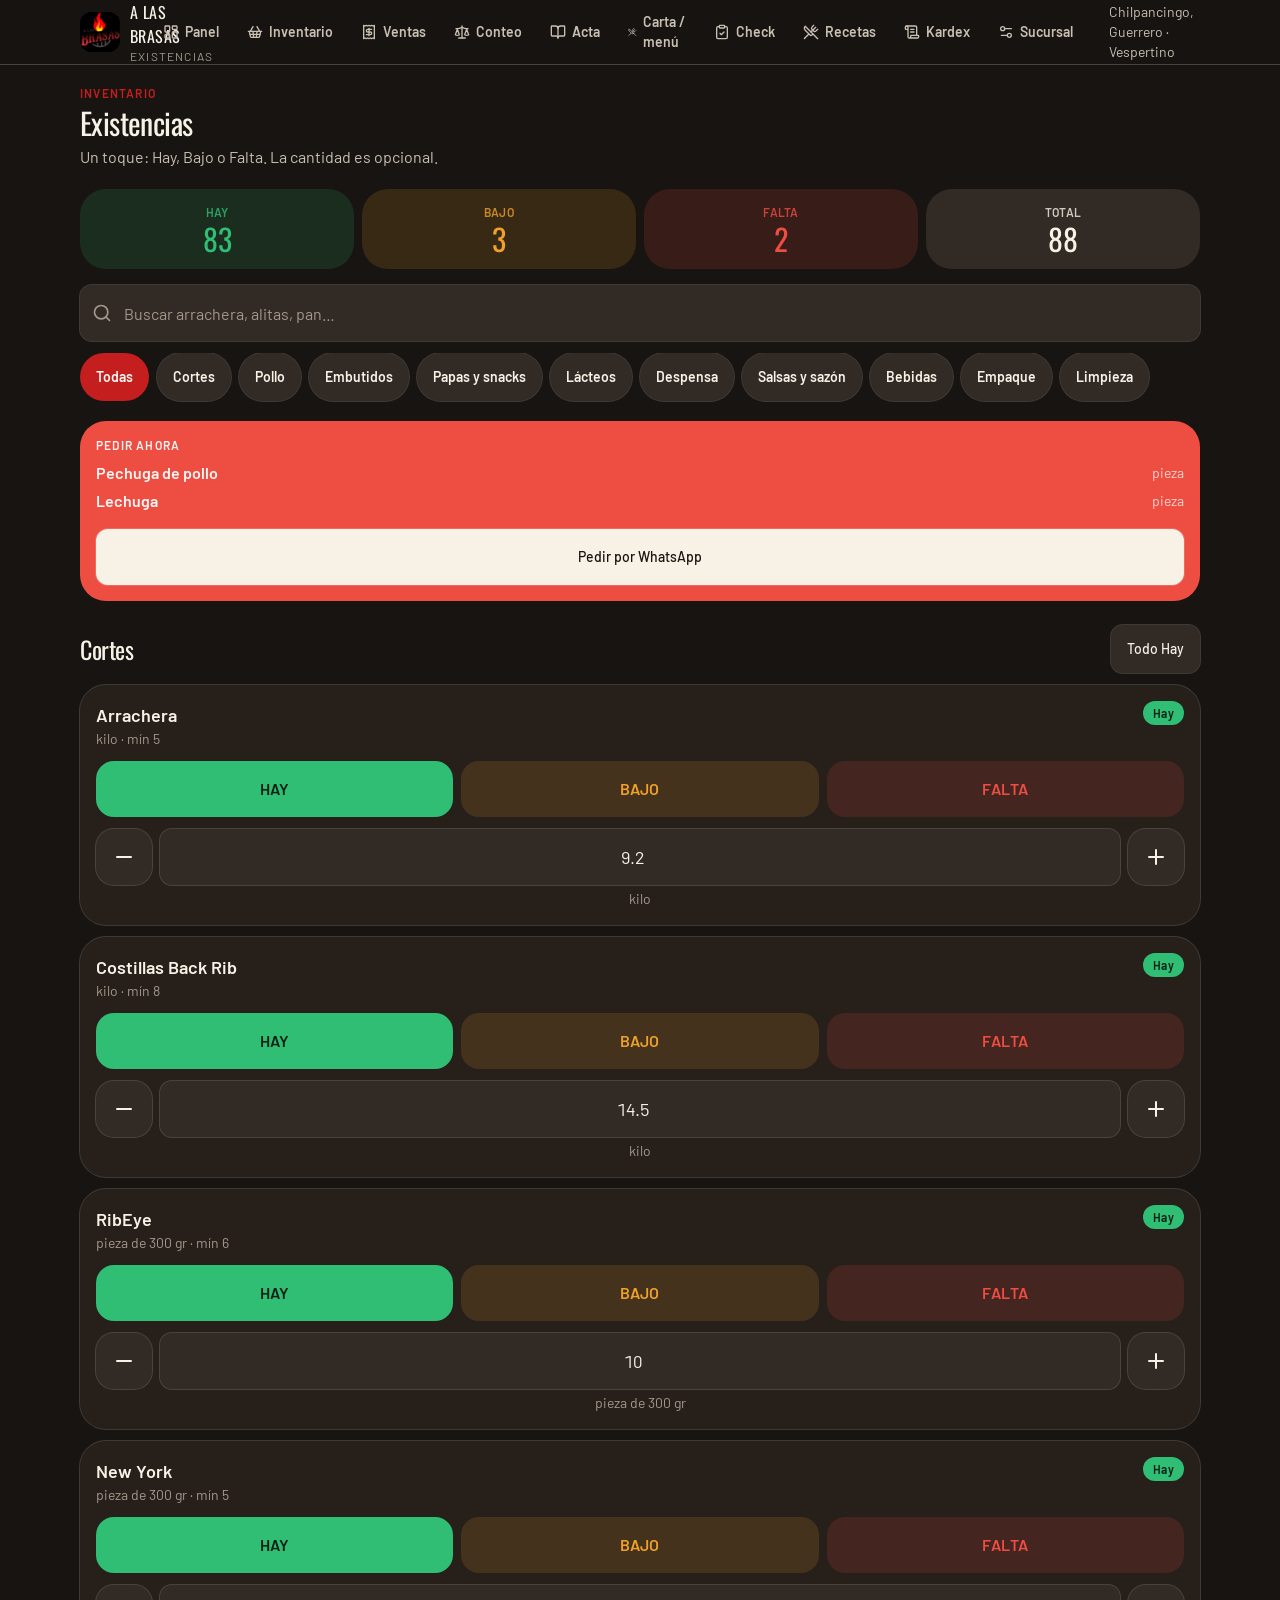
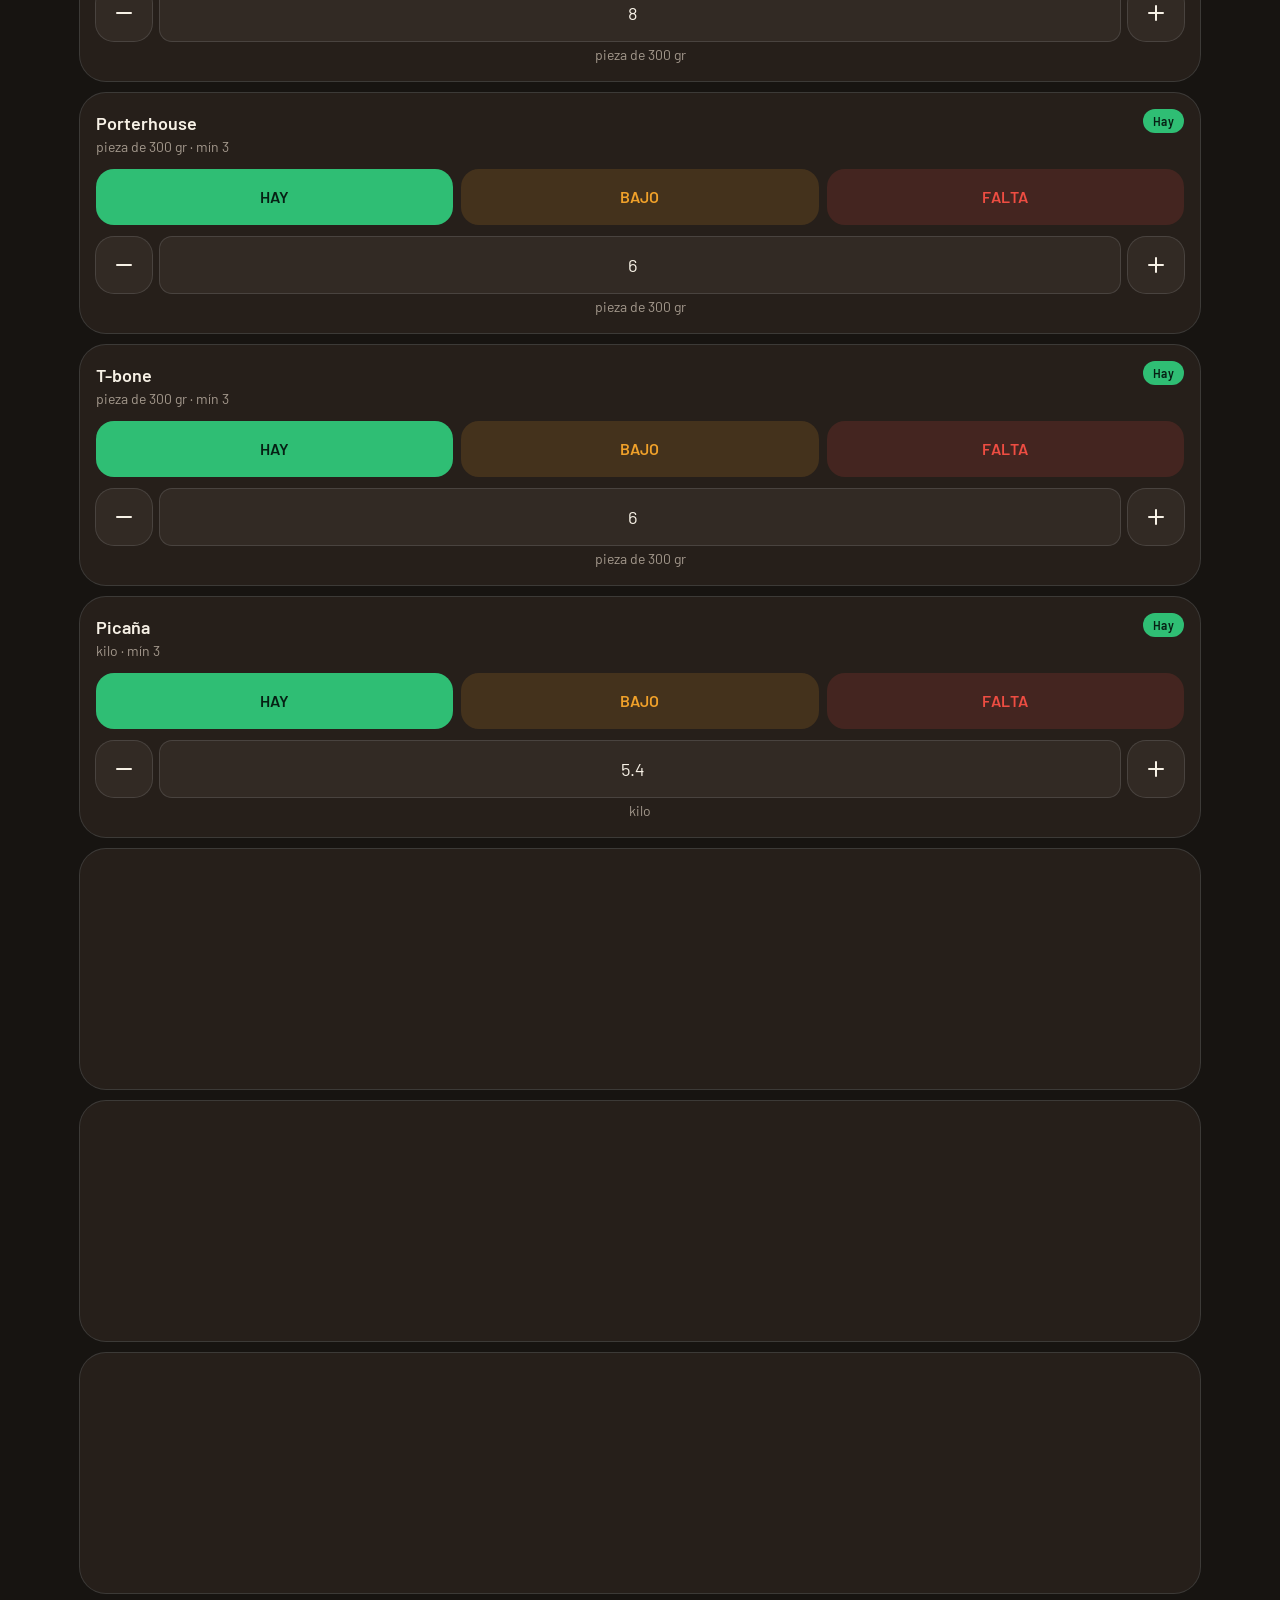
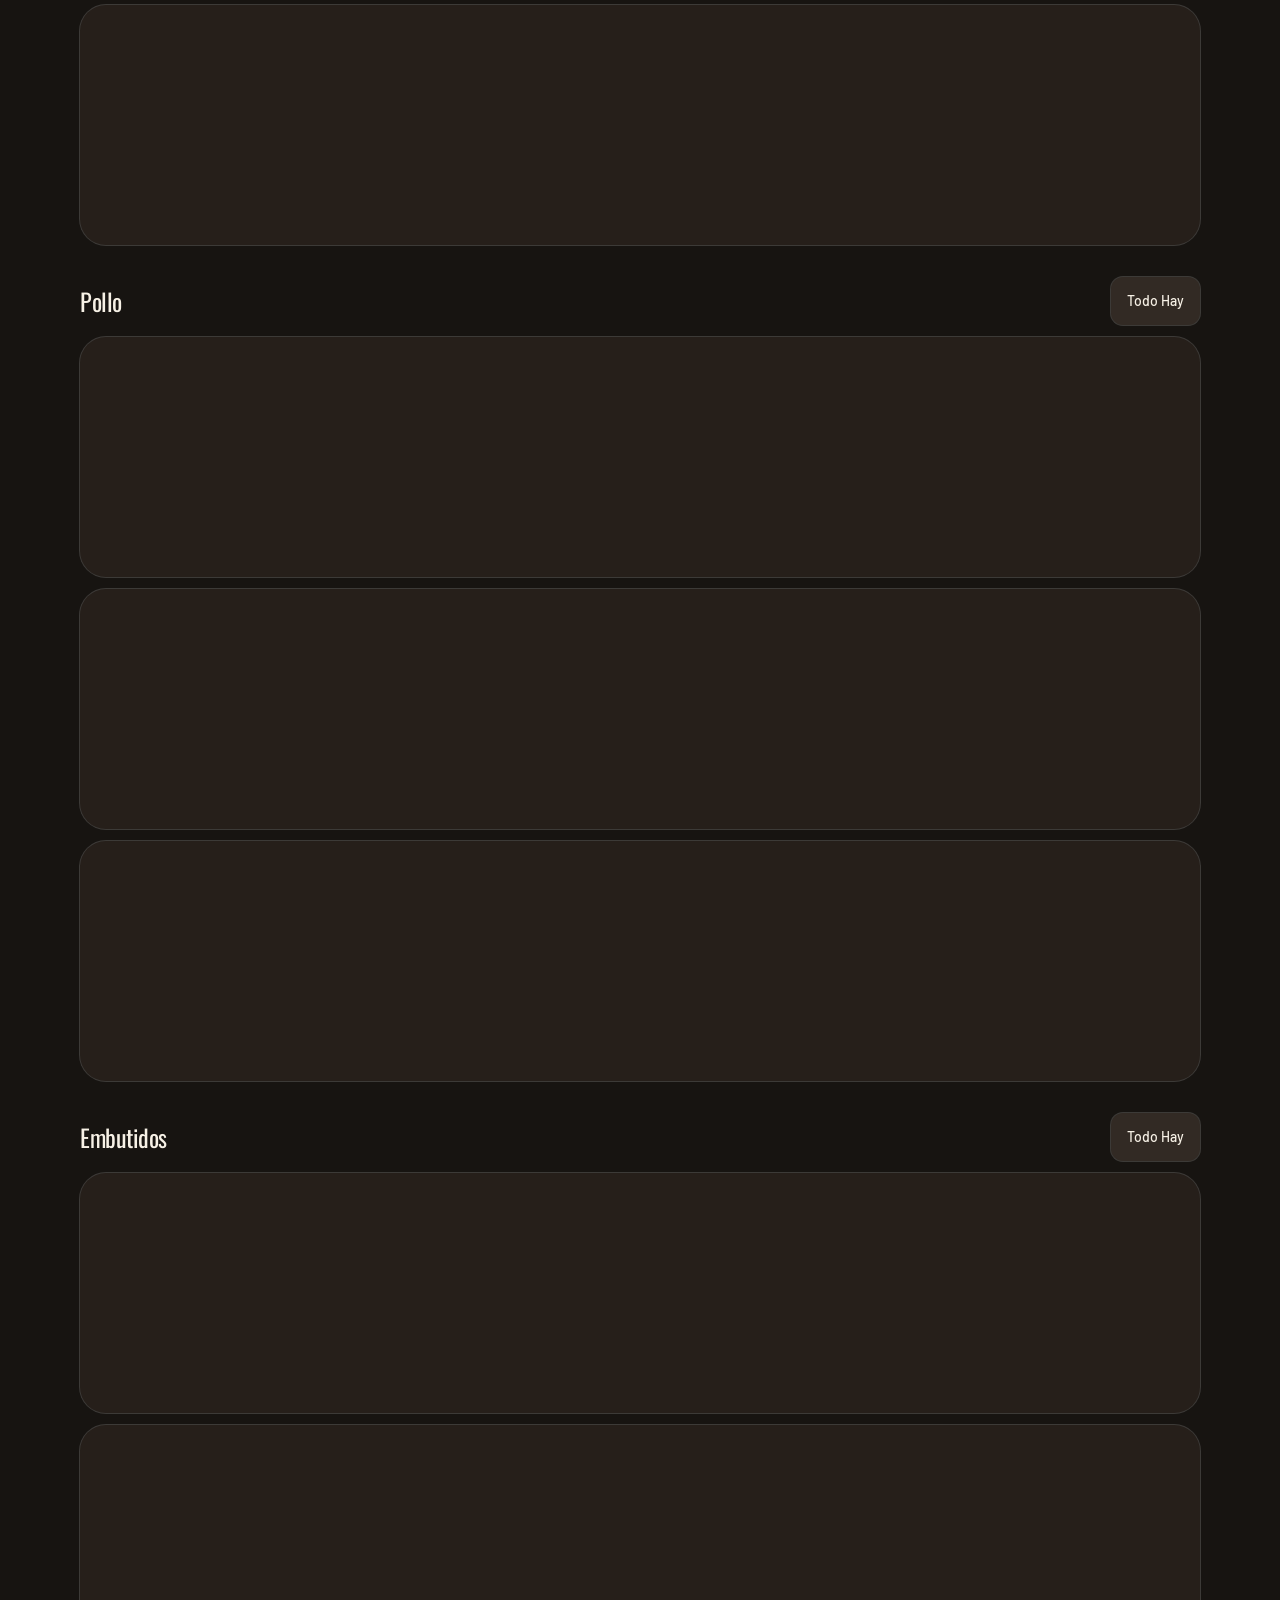
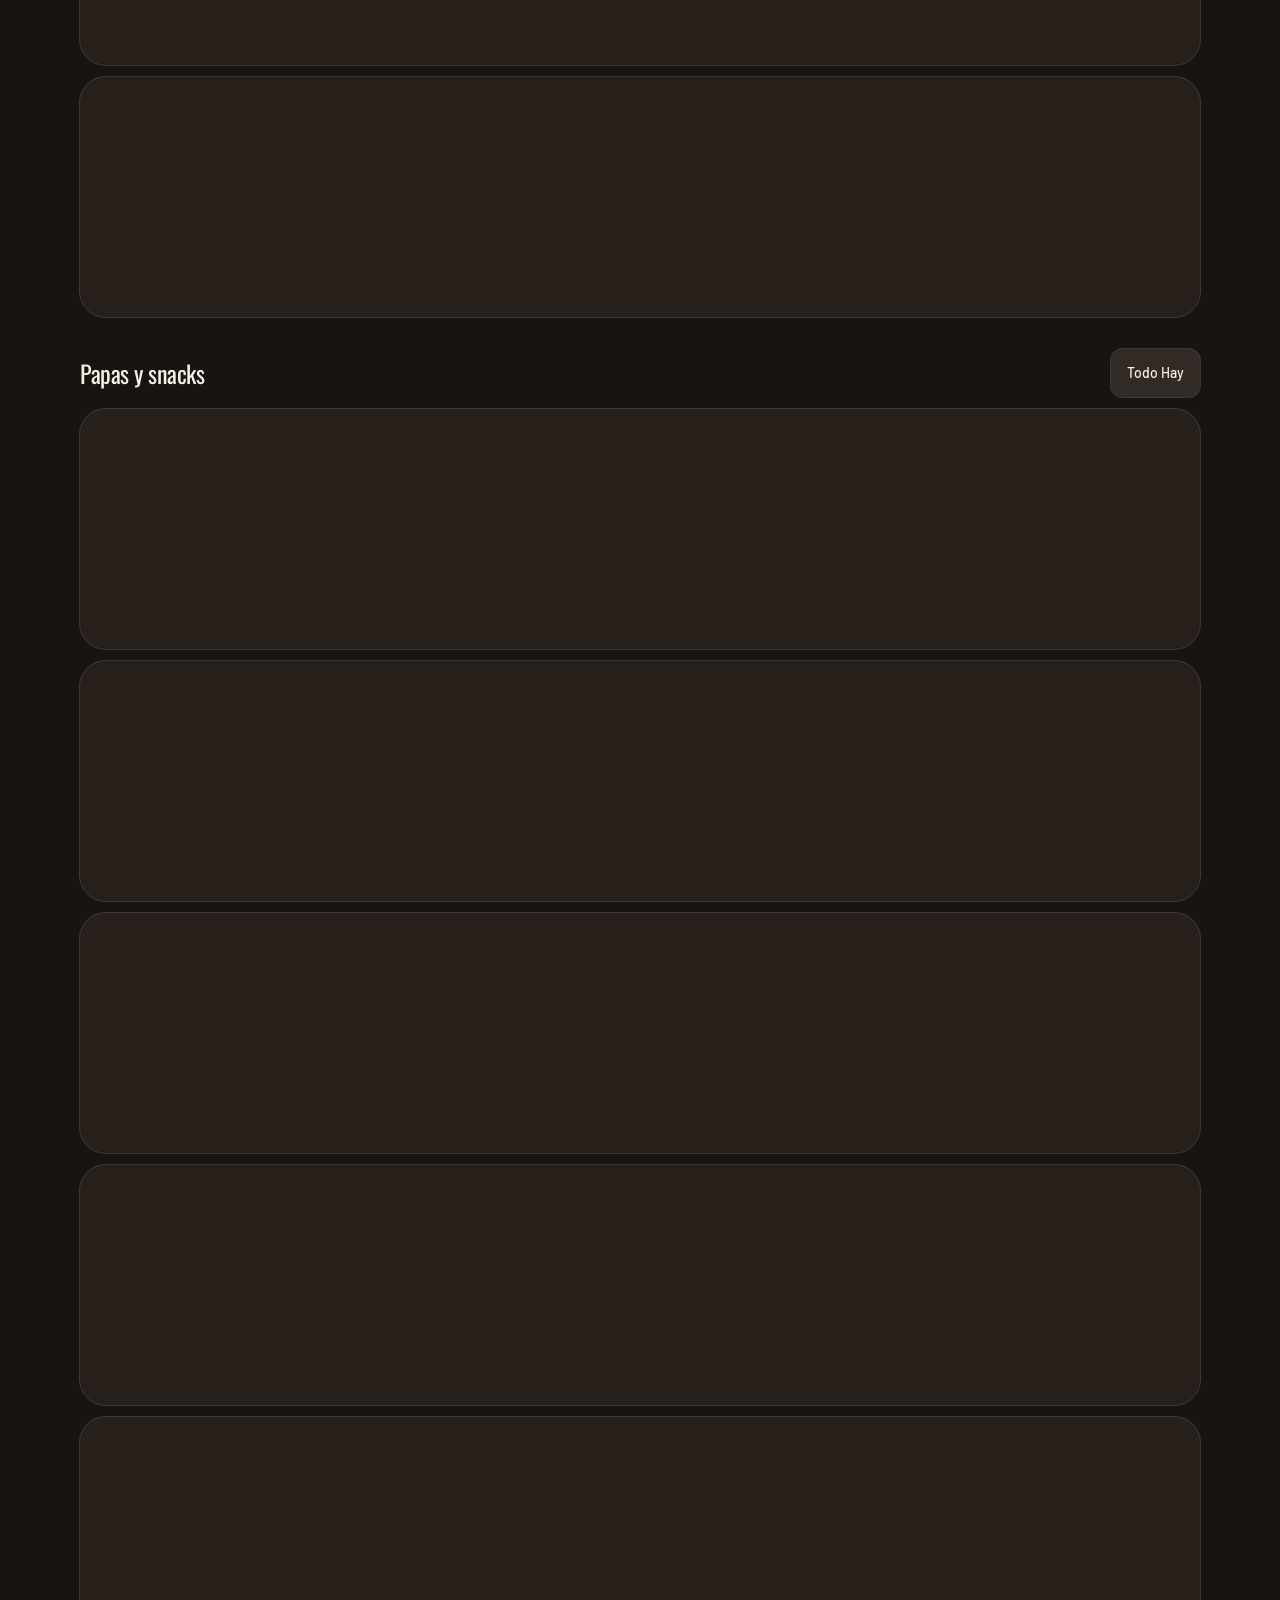
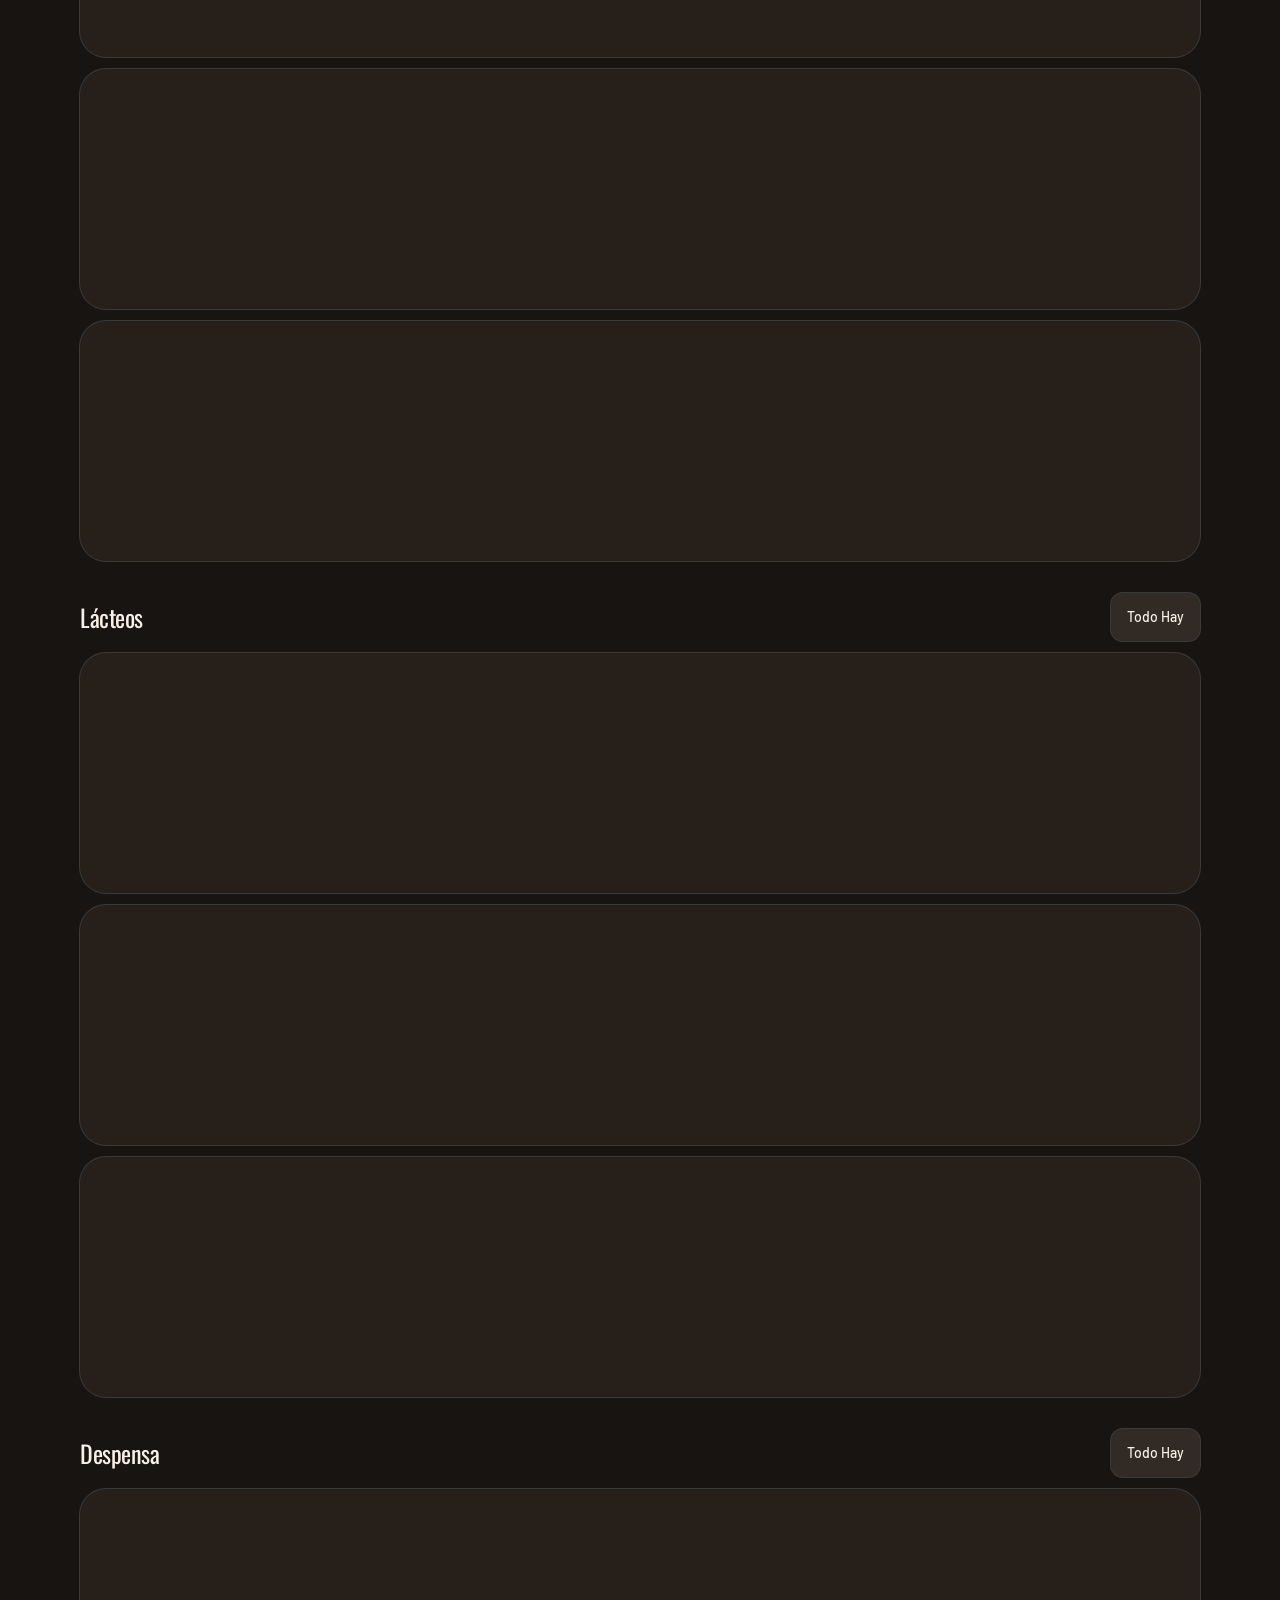
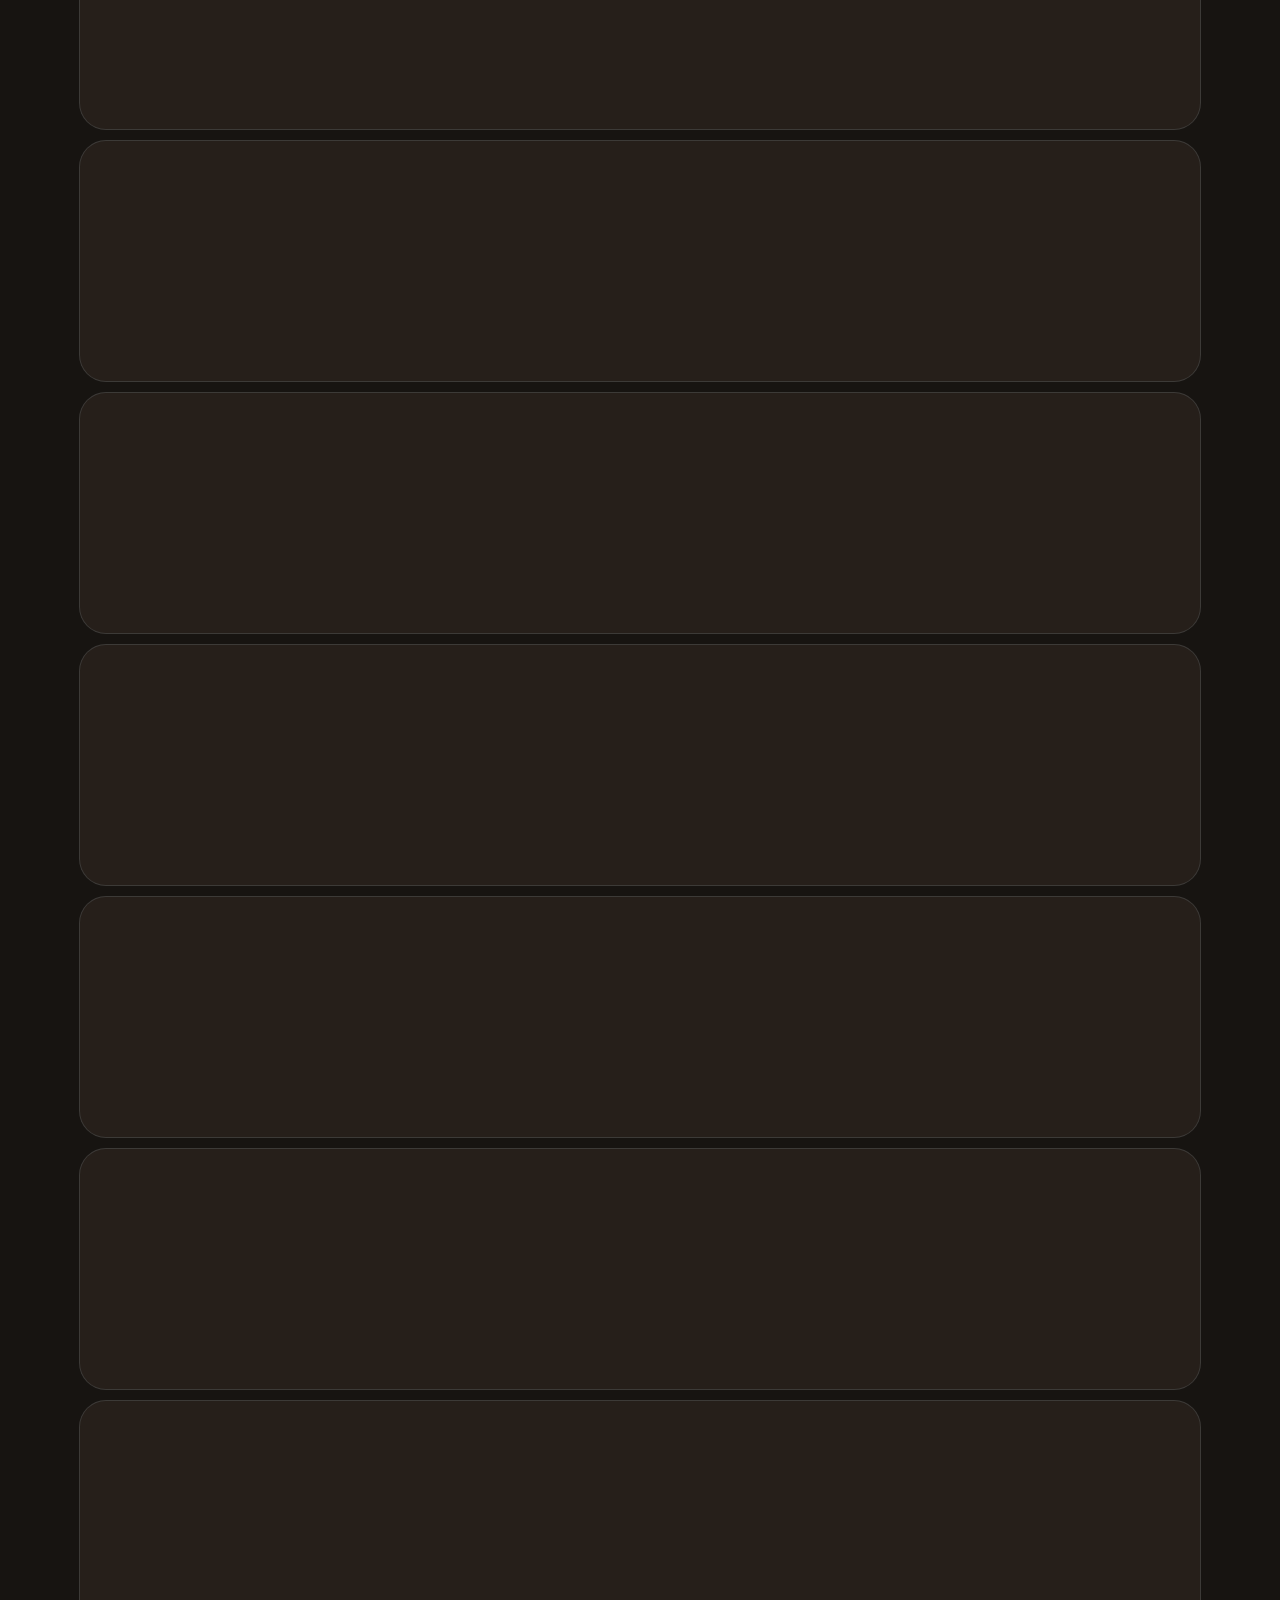
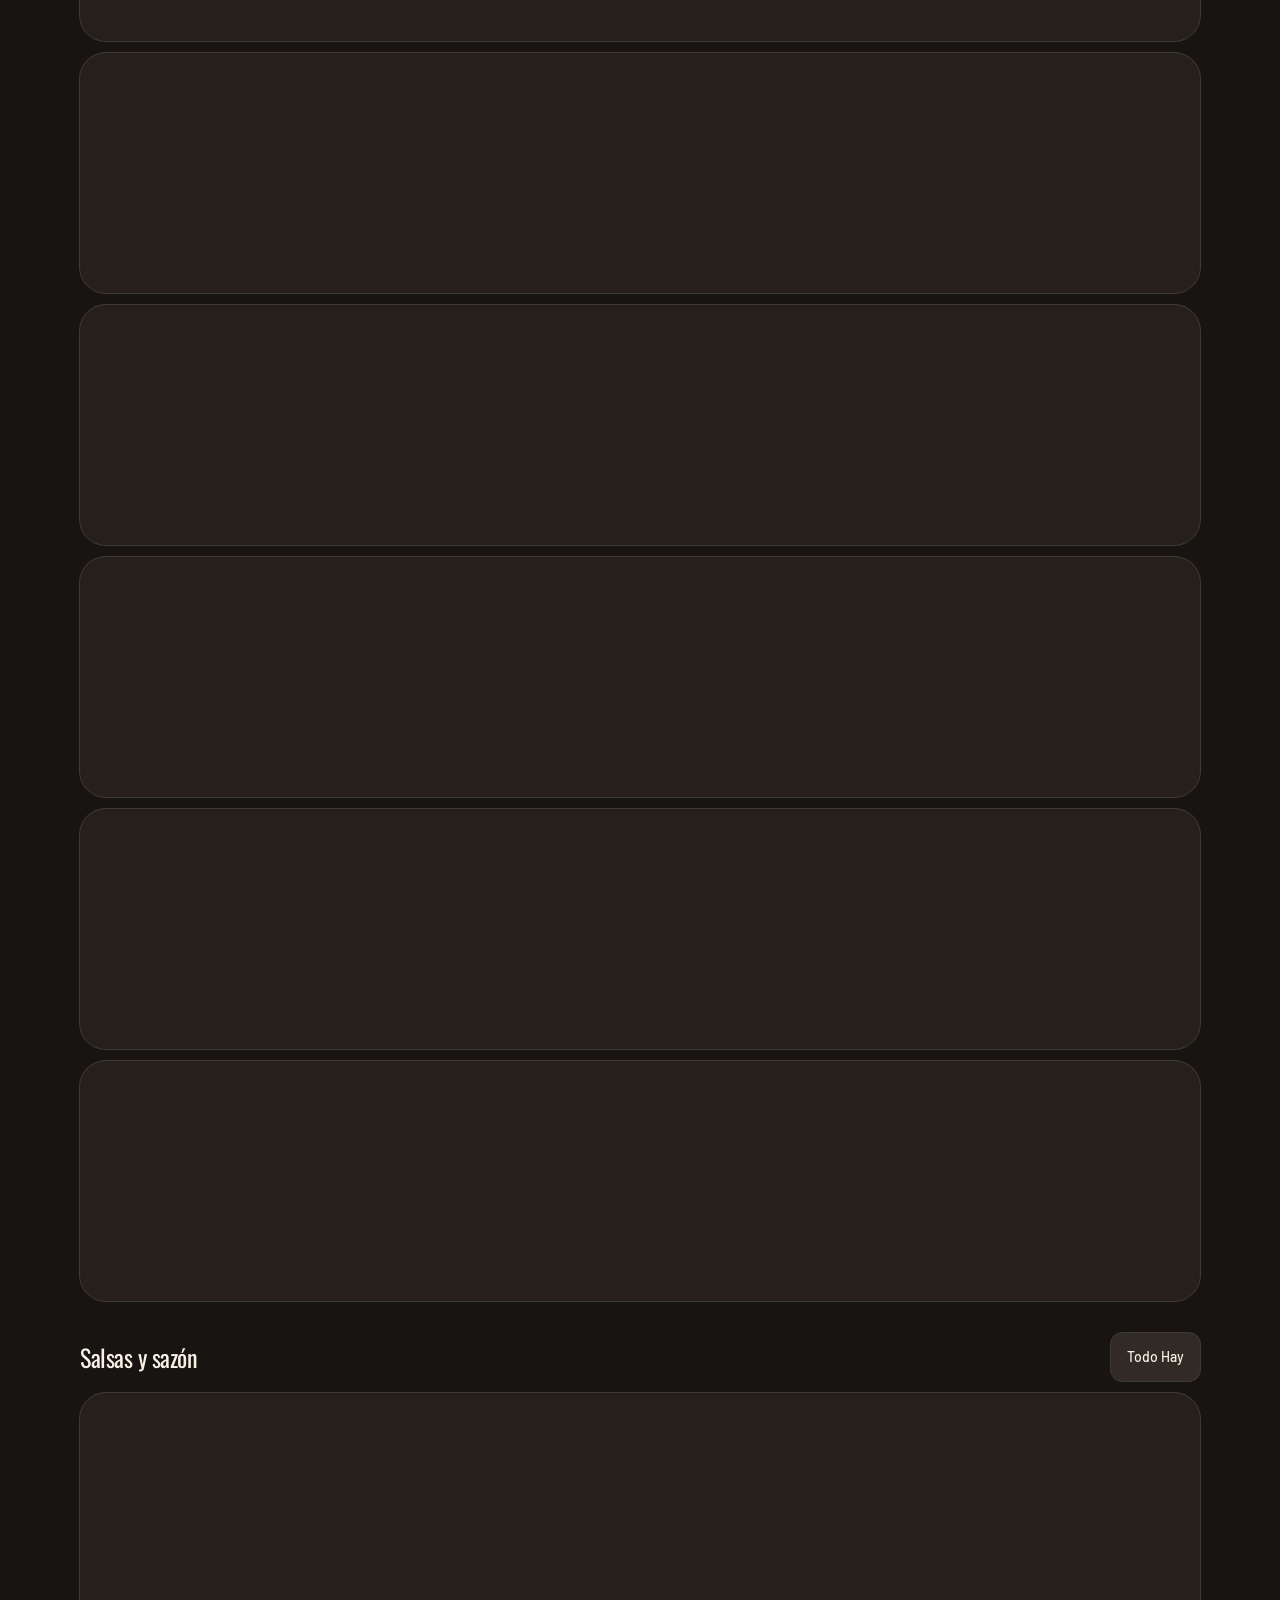
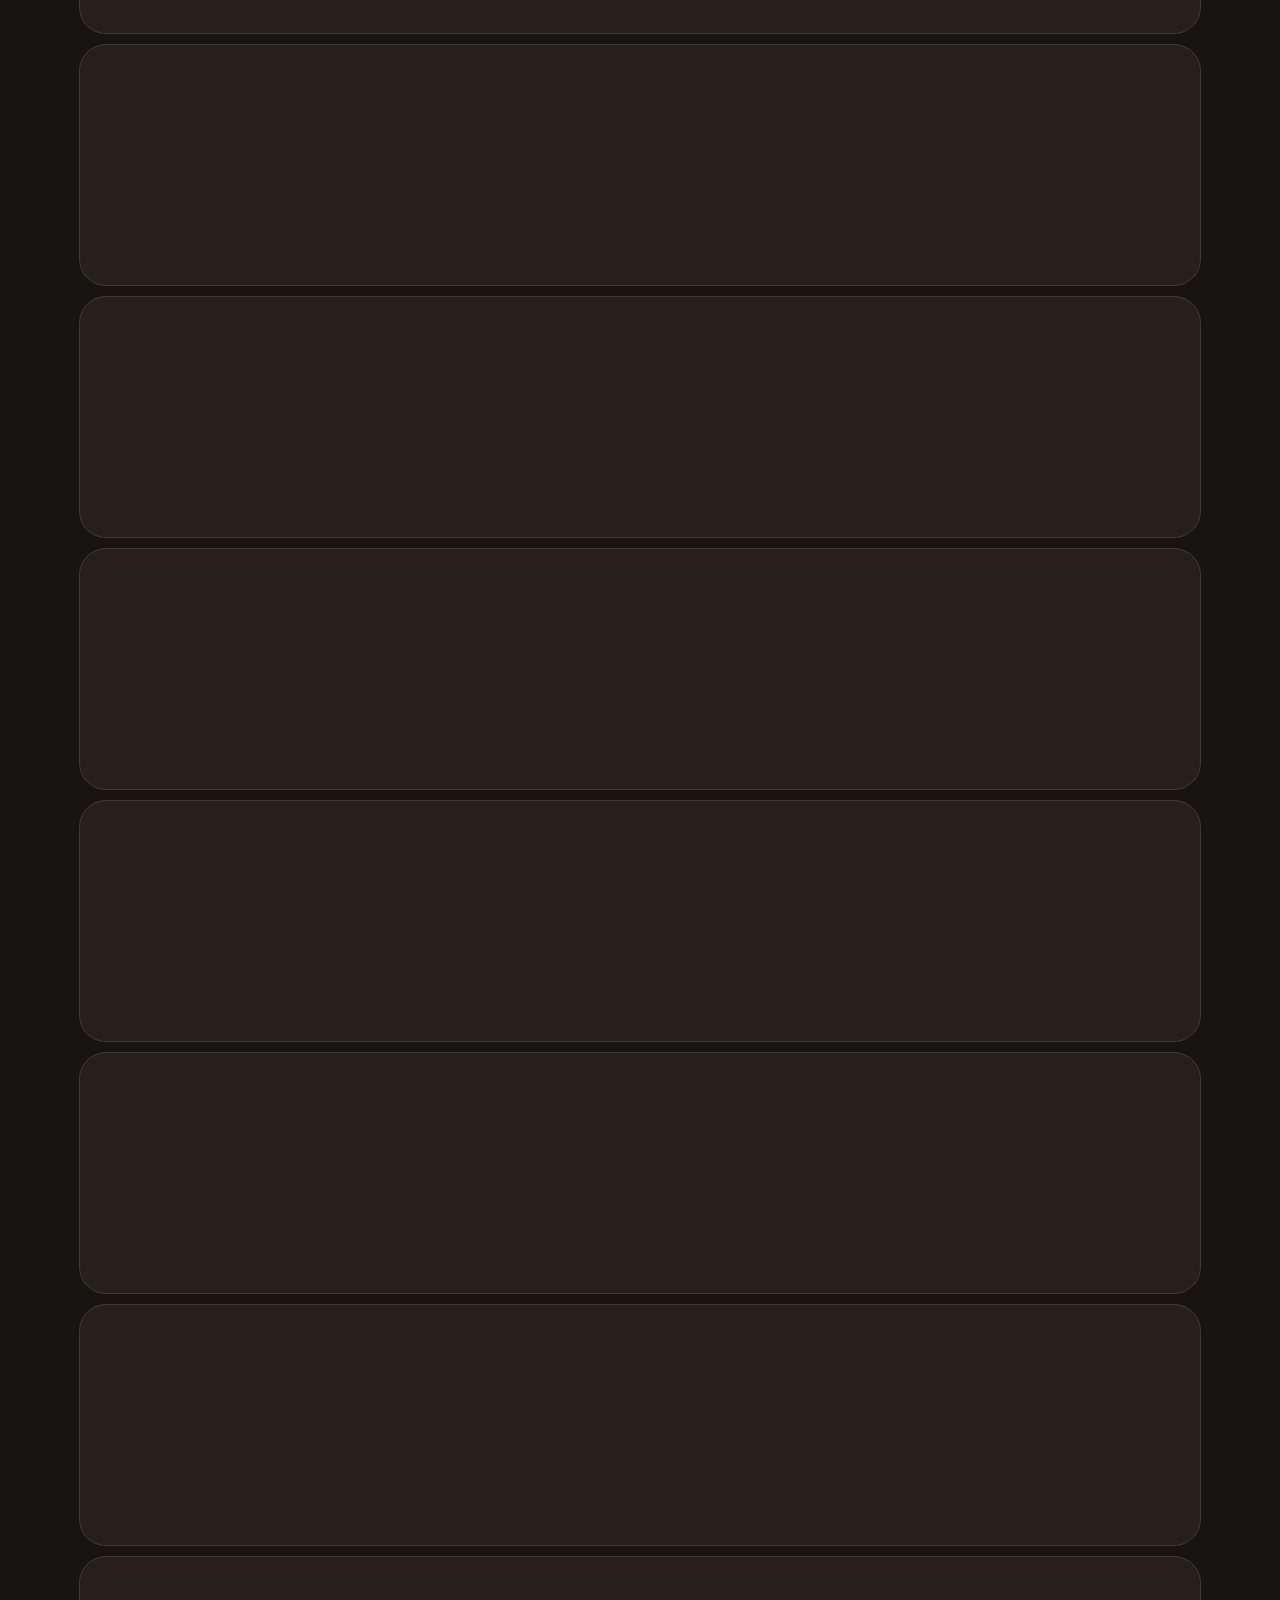
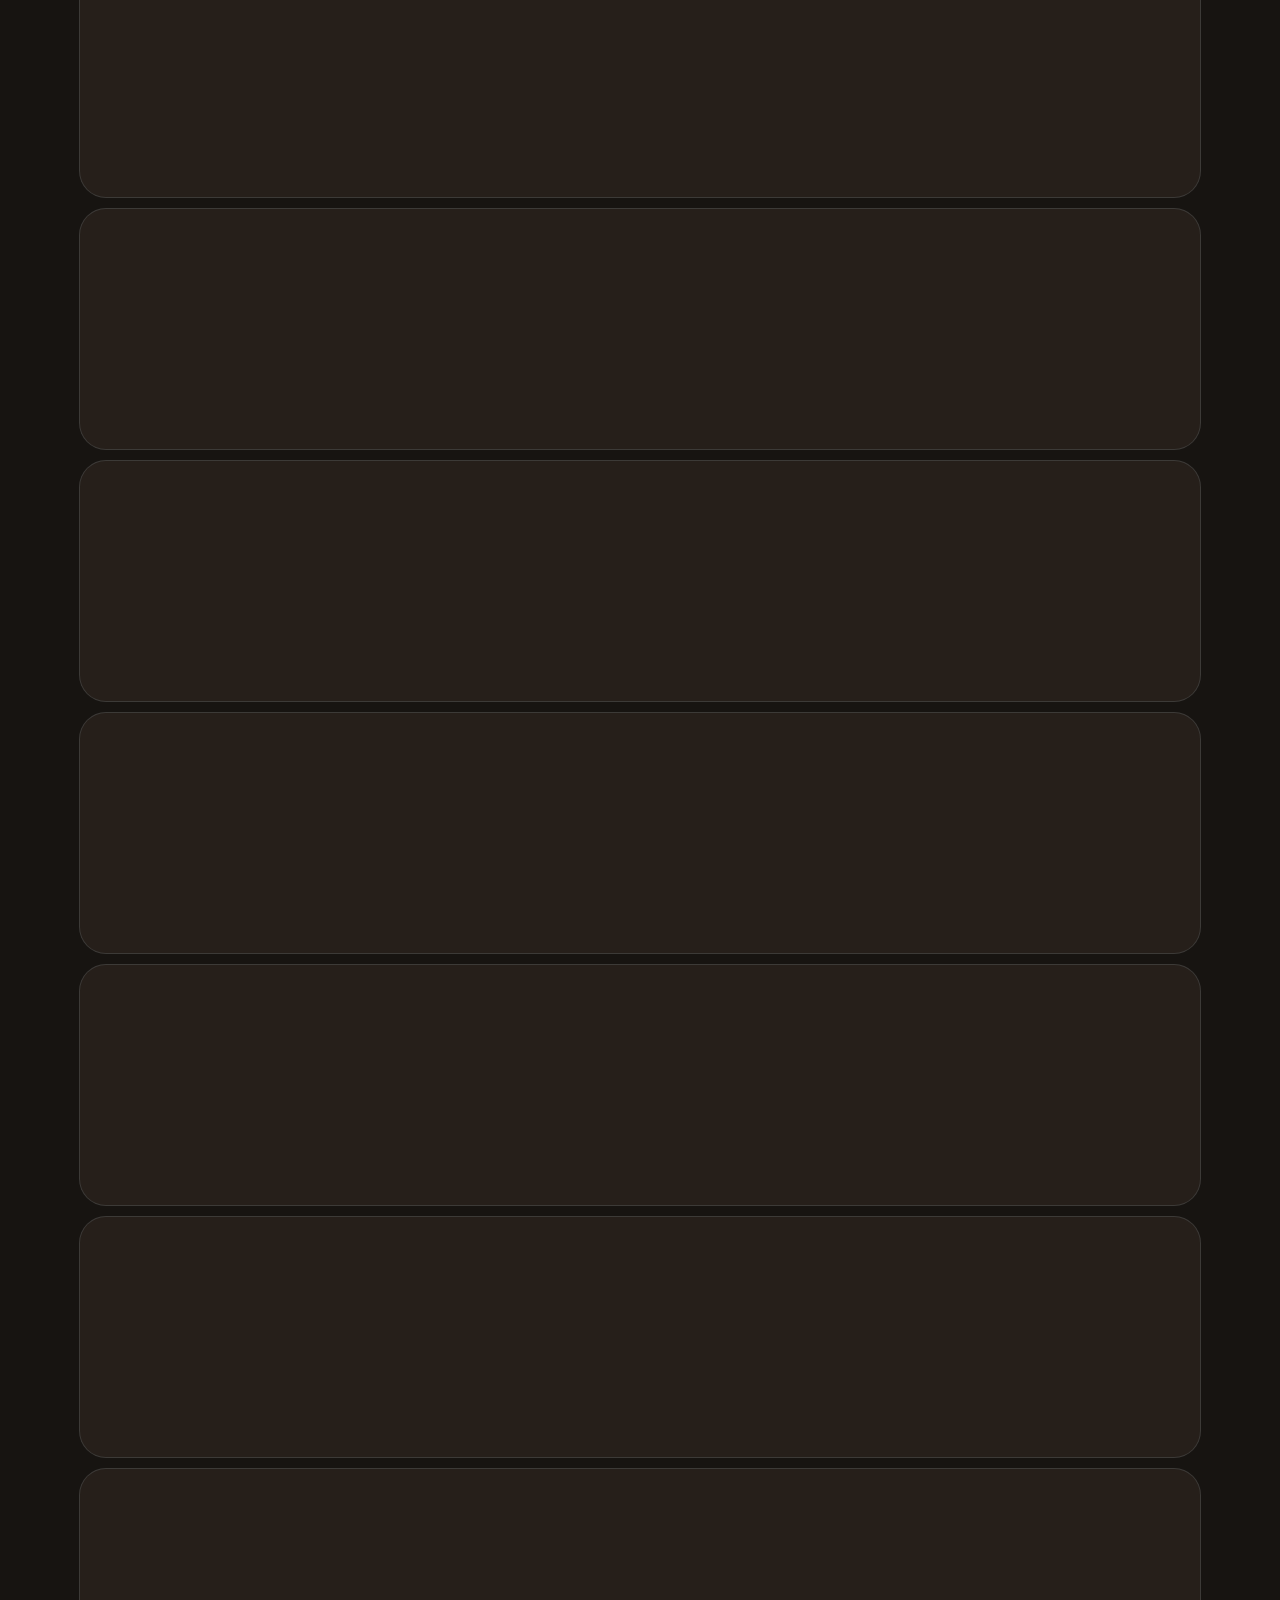
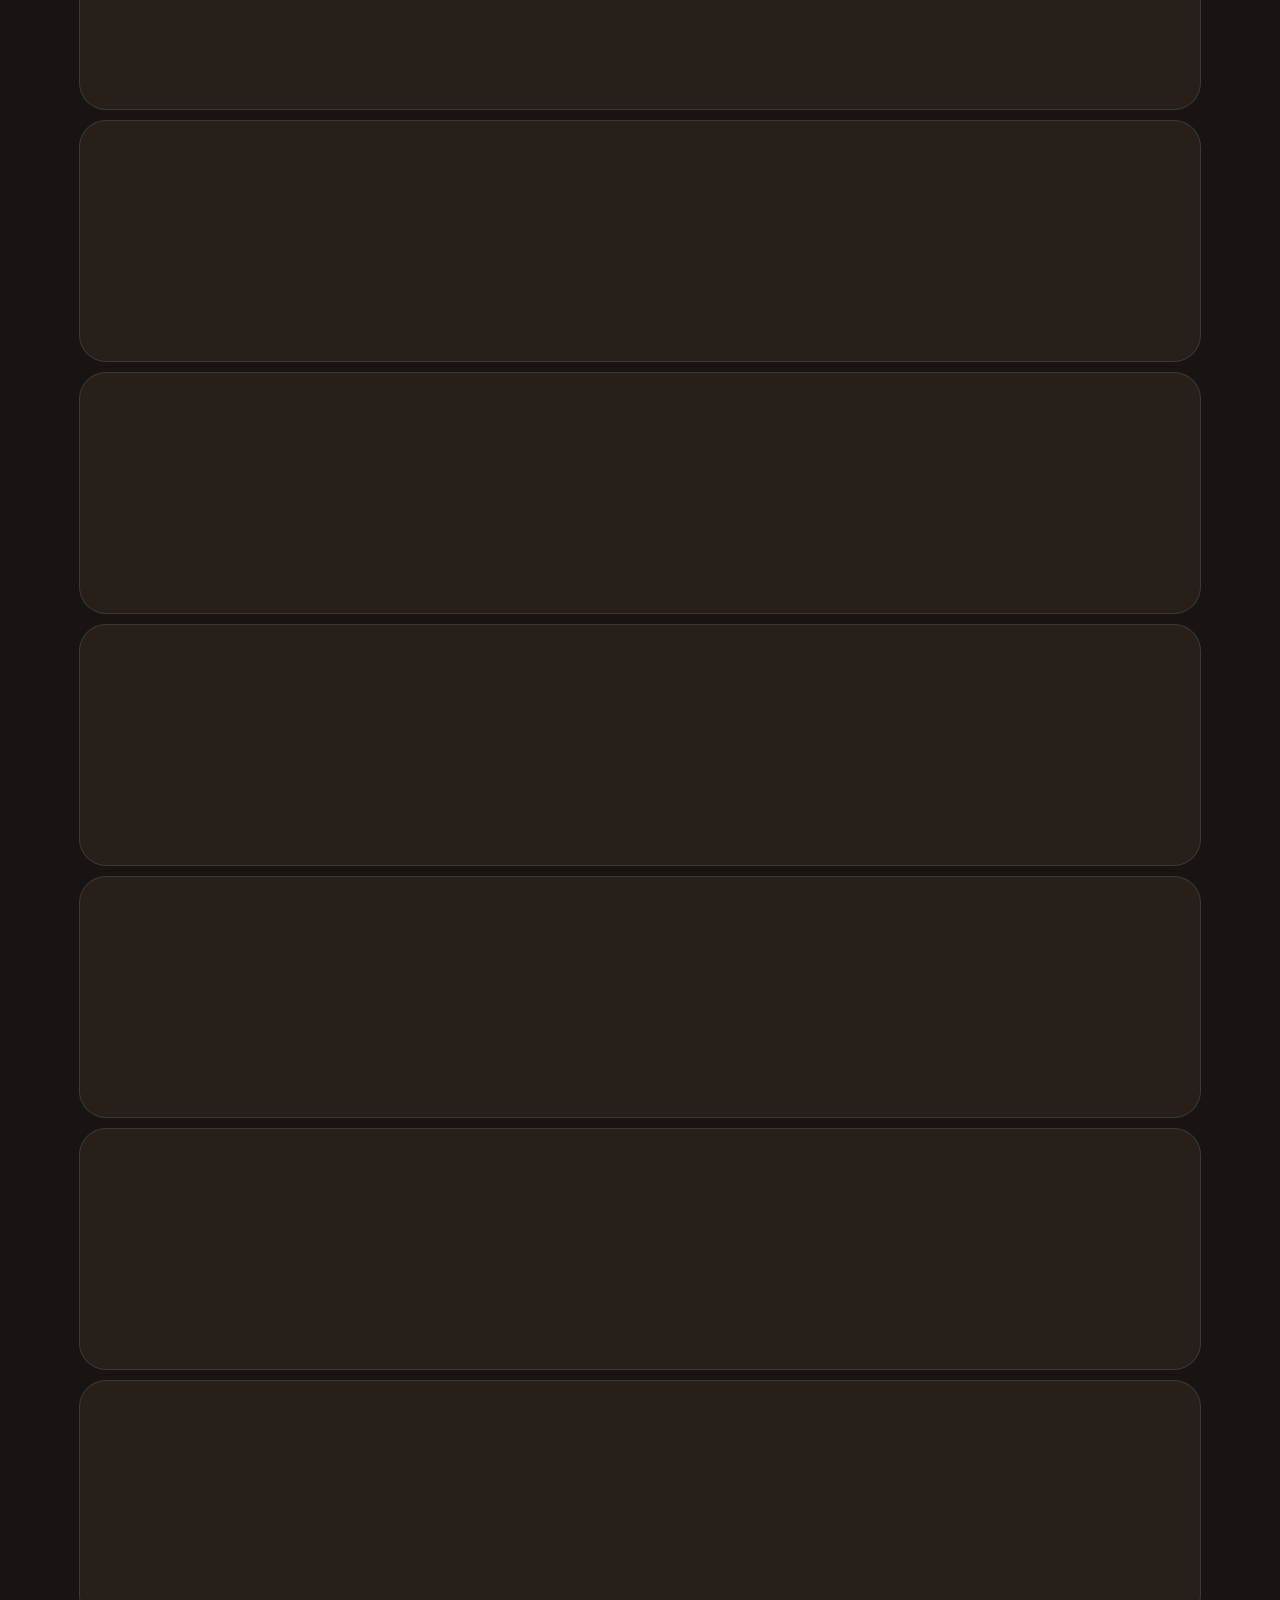
==== commit da2c96ab: "Safari: papas y boneless pasan de bolsa a orden Migración al abrir la app para que Conteo no conserv" ====
--- a/index.html
+++ b/index.html
@@ -33,15 +33,17 @@
         padding: 2rem;
       }
     </style>
-    <script type="module" crossorigin src="./assets/index-c-fSPEh6.js"></script>
+    <script src="./assets/unidades-orden.js?v=13"></script>
+    <script type="module" crossorigin src="./assets/index-DJBYVAHj.js"></script>
     <link rel="modulepreload" crossorigin href="./assets/rolldown-runtime-CbXtAM7H.js">
     <link rel="modulepreload" crossorigin href="./assets/react-BicOiEU0.js">
-    <link rel="modulepreload" crossorigin href="./assets/mark-CNrjRyqU.js">
+    <link rel="modulepreload" crossorigin href="./assets/mark-xGi0GSQx.js">
     <link rel="stylesheet" crossorigin href="./assets/index-Zl9Jq1B4.css">
   </head>
   <body>
     <div id="root"><p id="boot">A las Brasas · existencias</p></div>
     <script src="./assets/pedido-wa.js?v=9"></script>
     <script src="./assets/turno-share.js?v=9"></script>
+    <script src="./assets/acta-pdf.js?v=11"></script>
   </body>
 </html>
